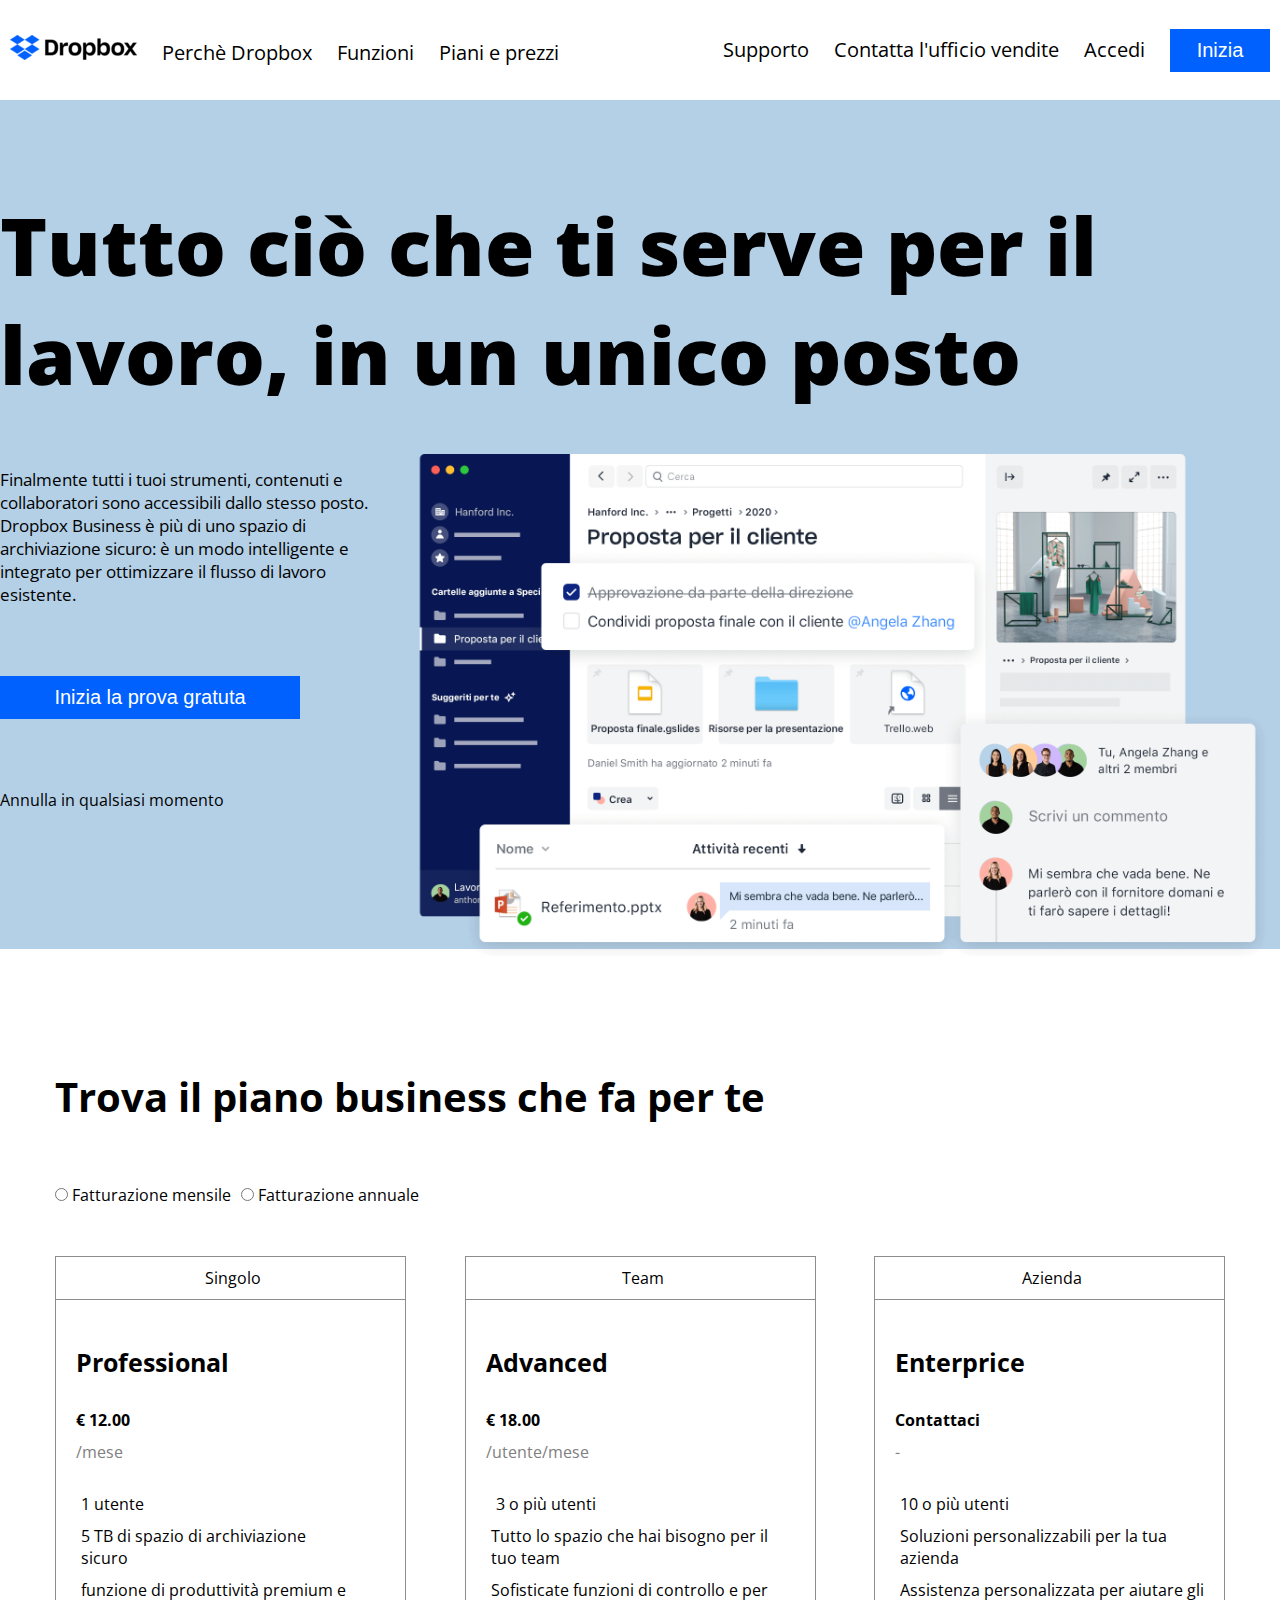
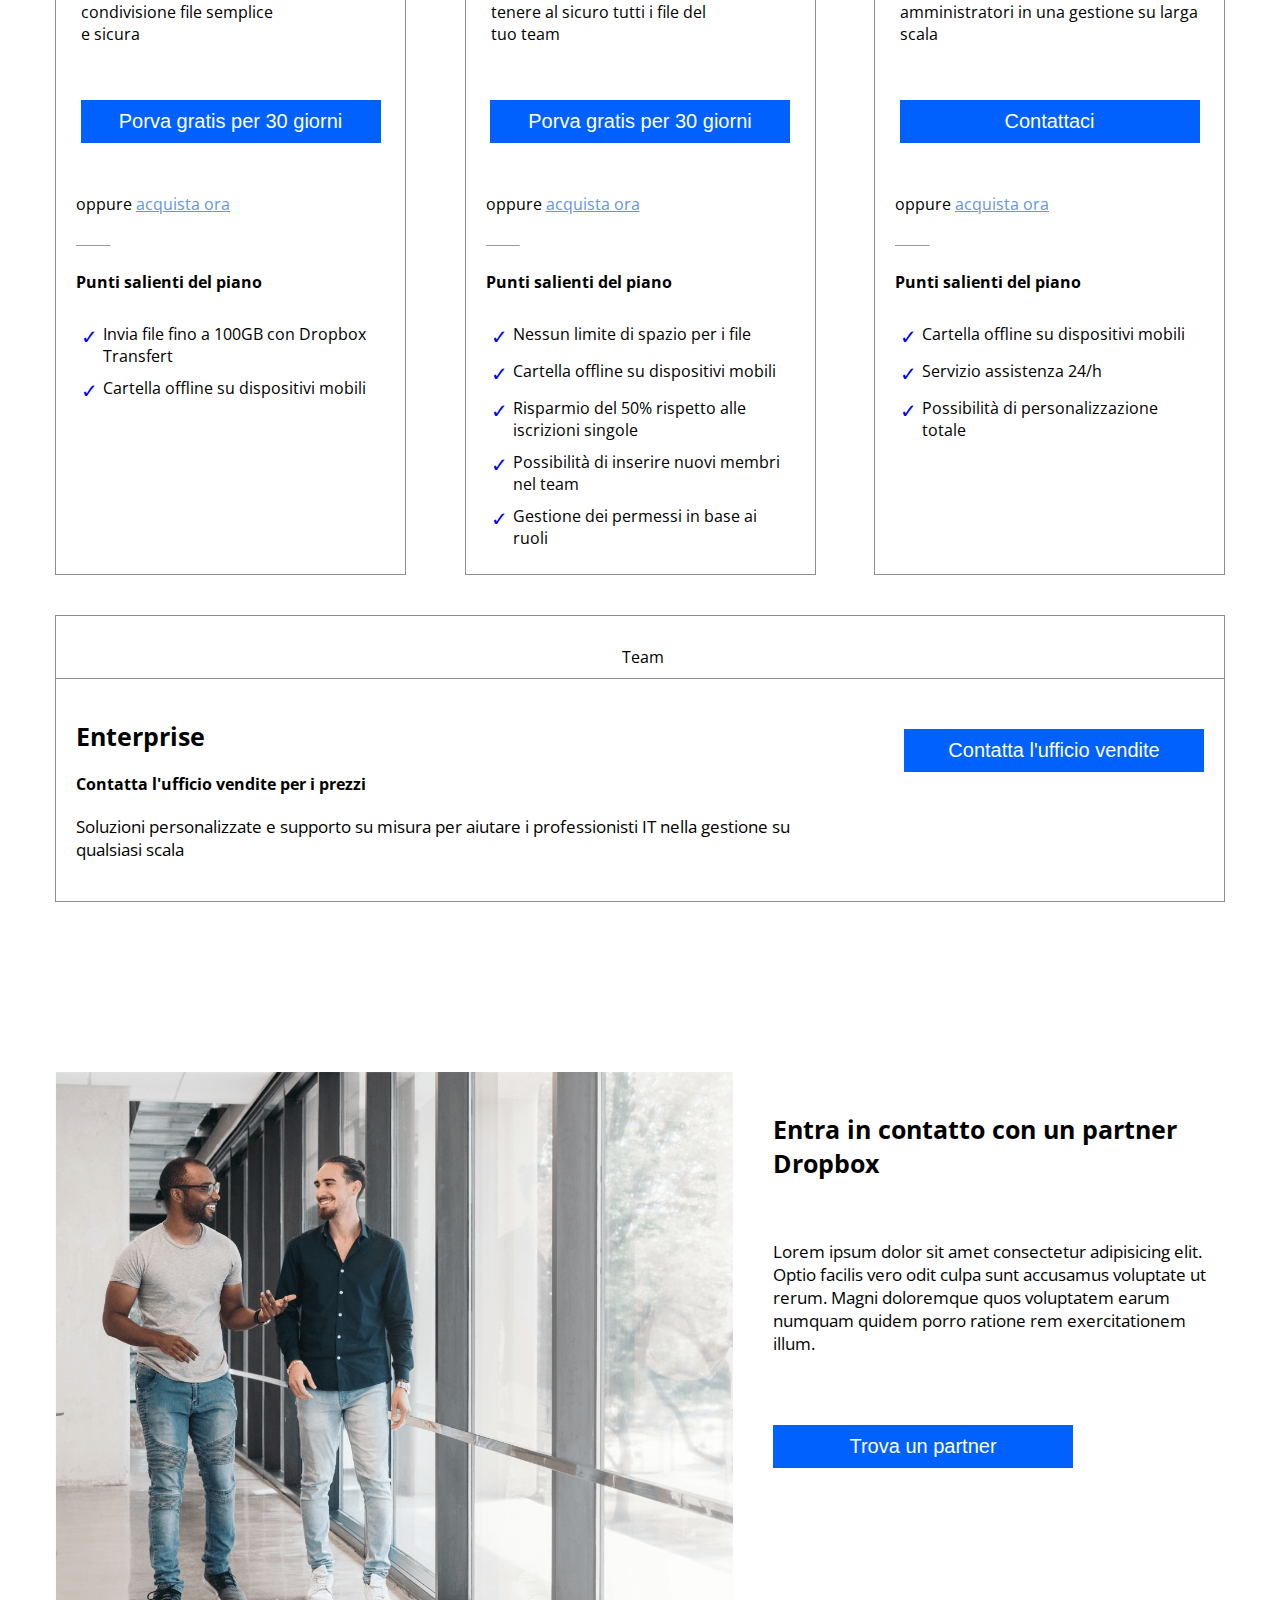
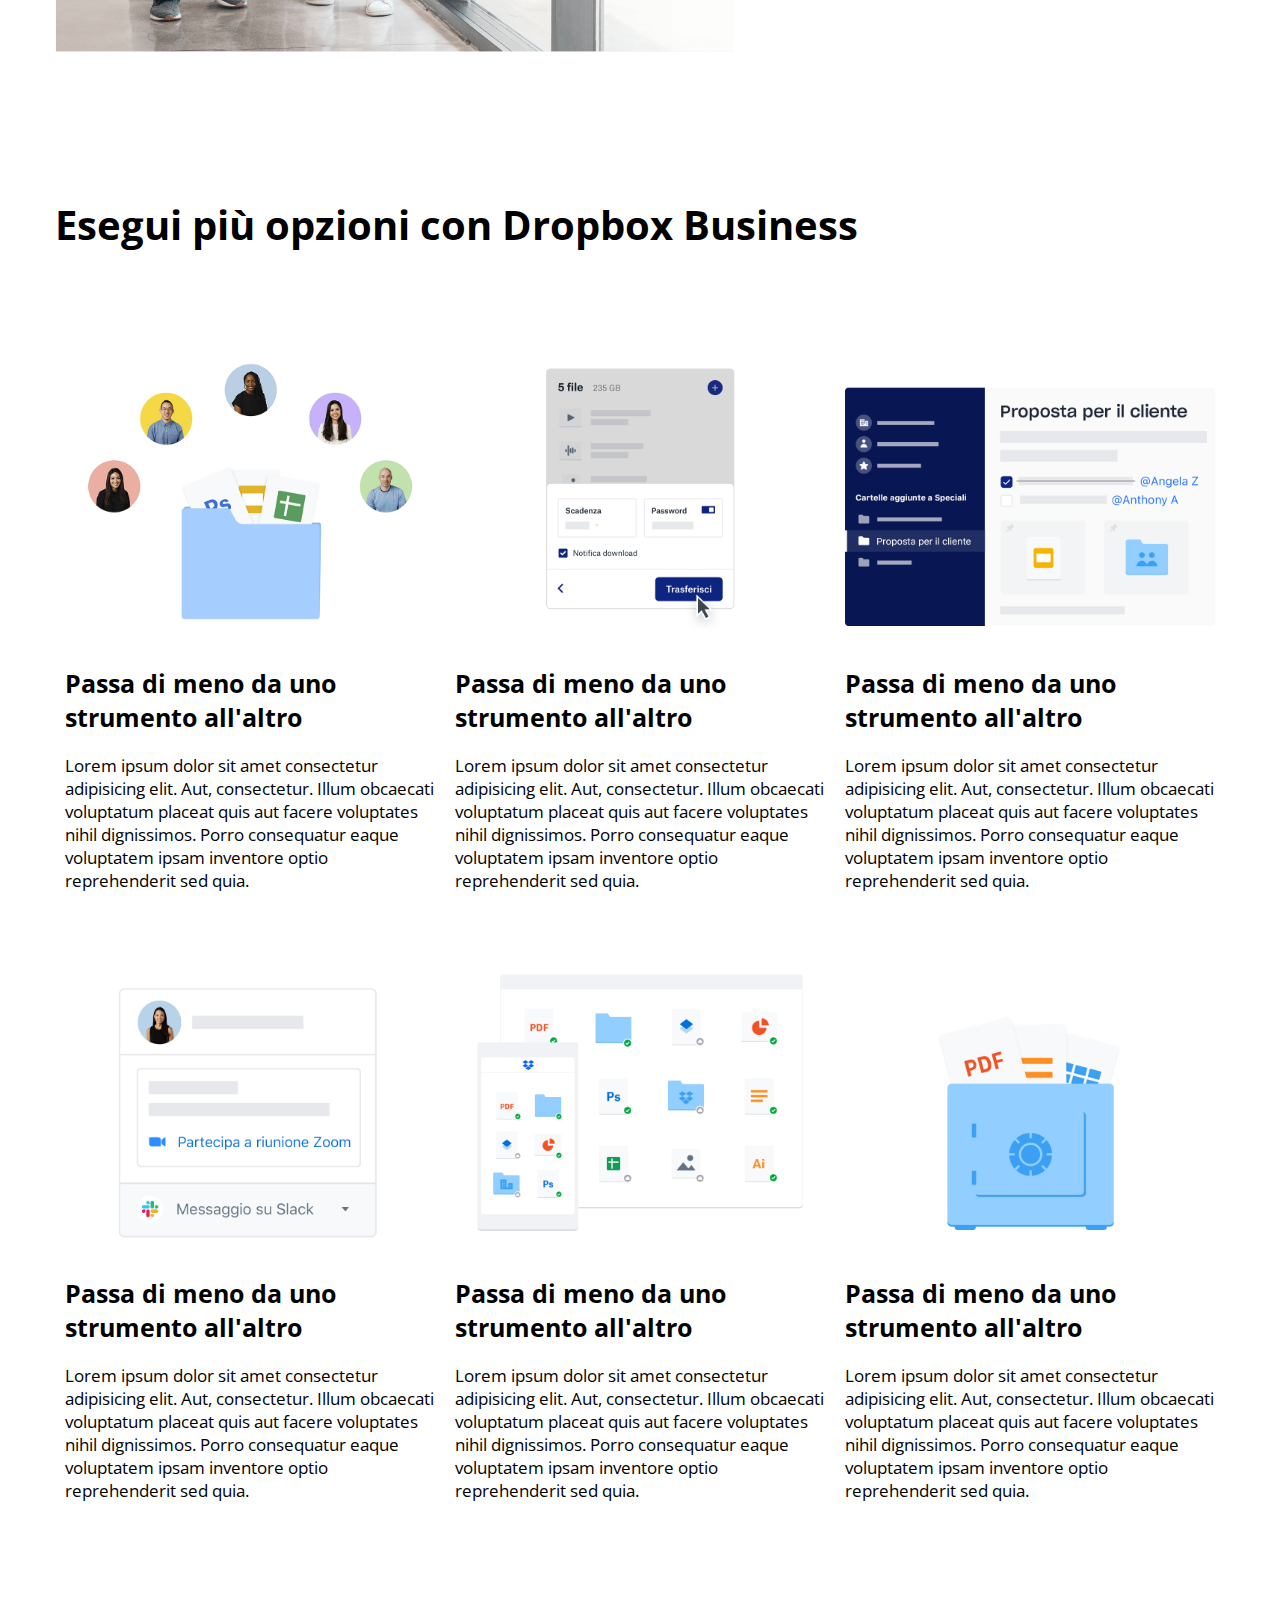
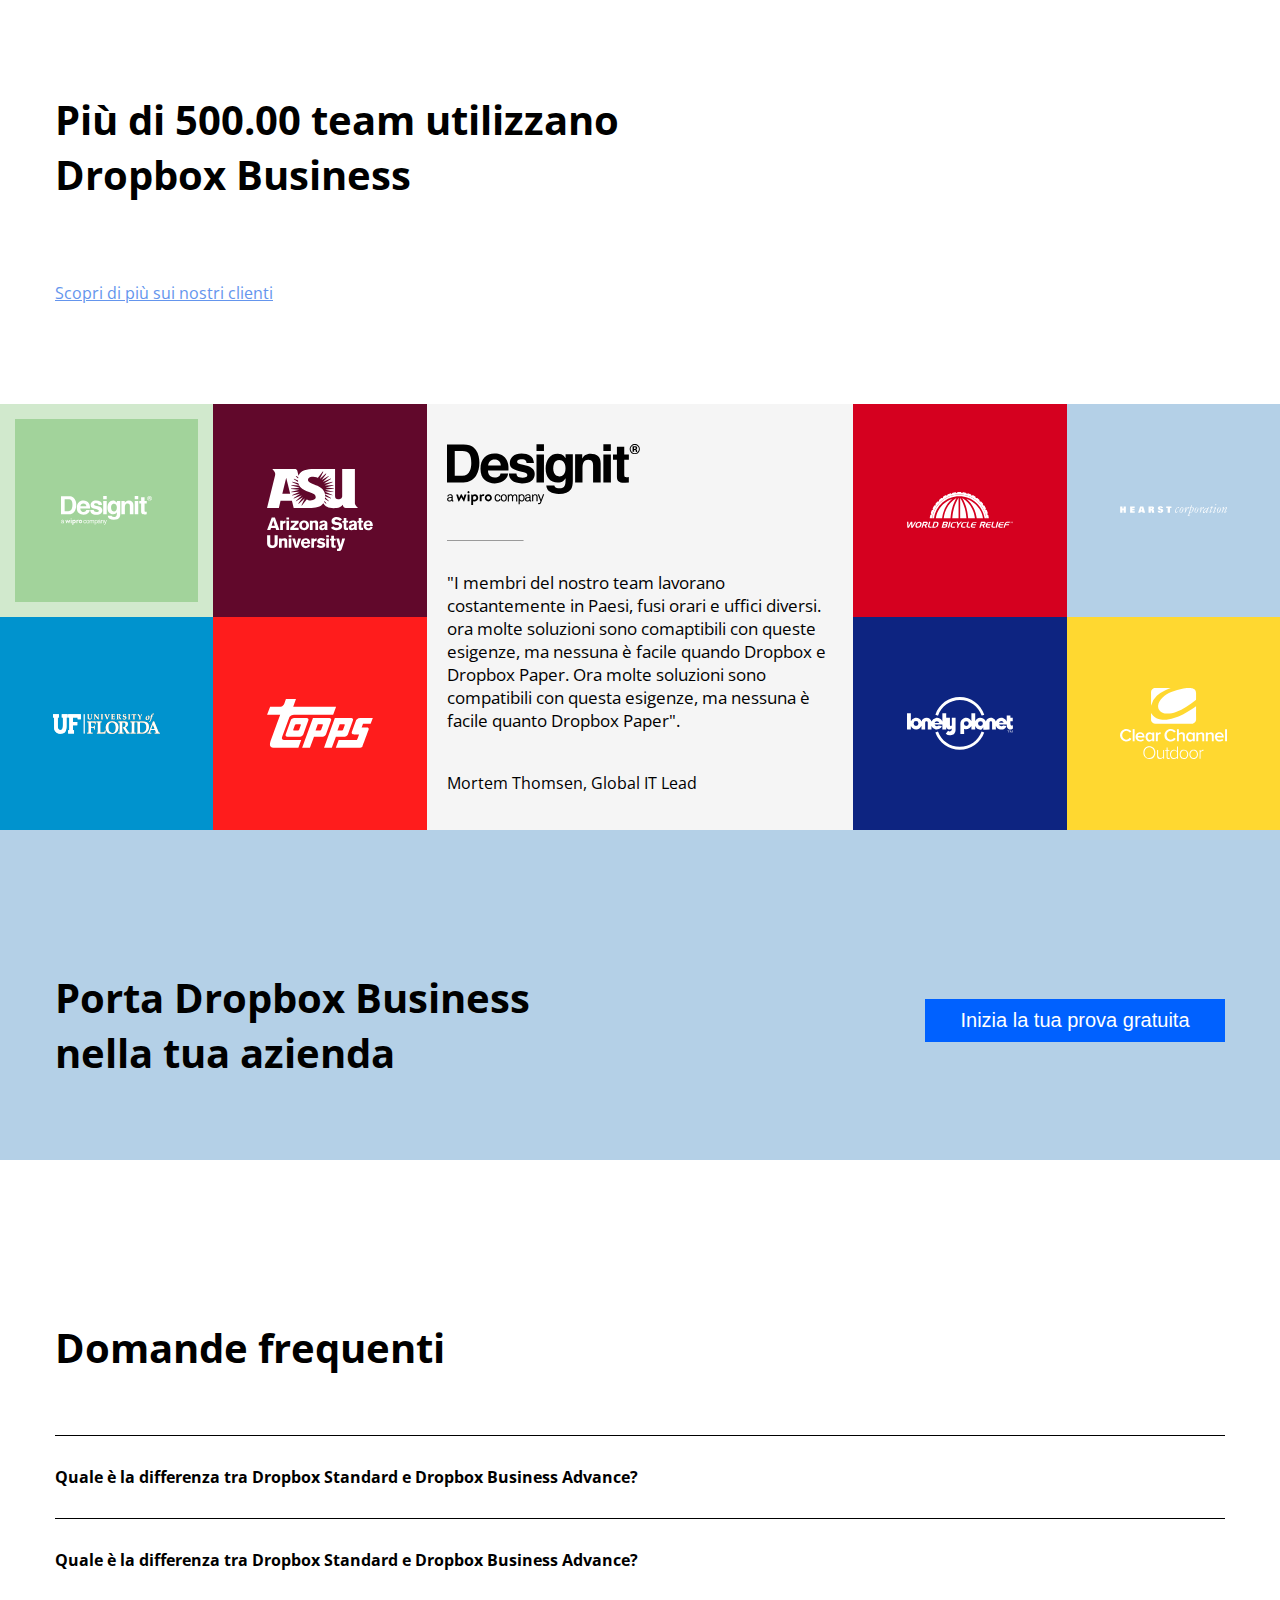
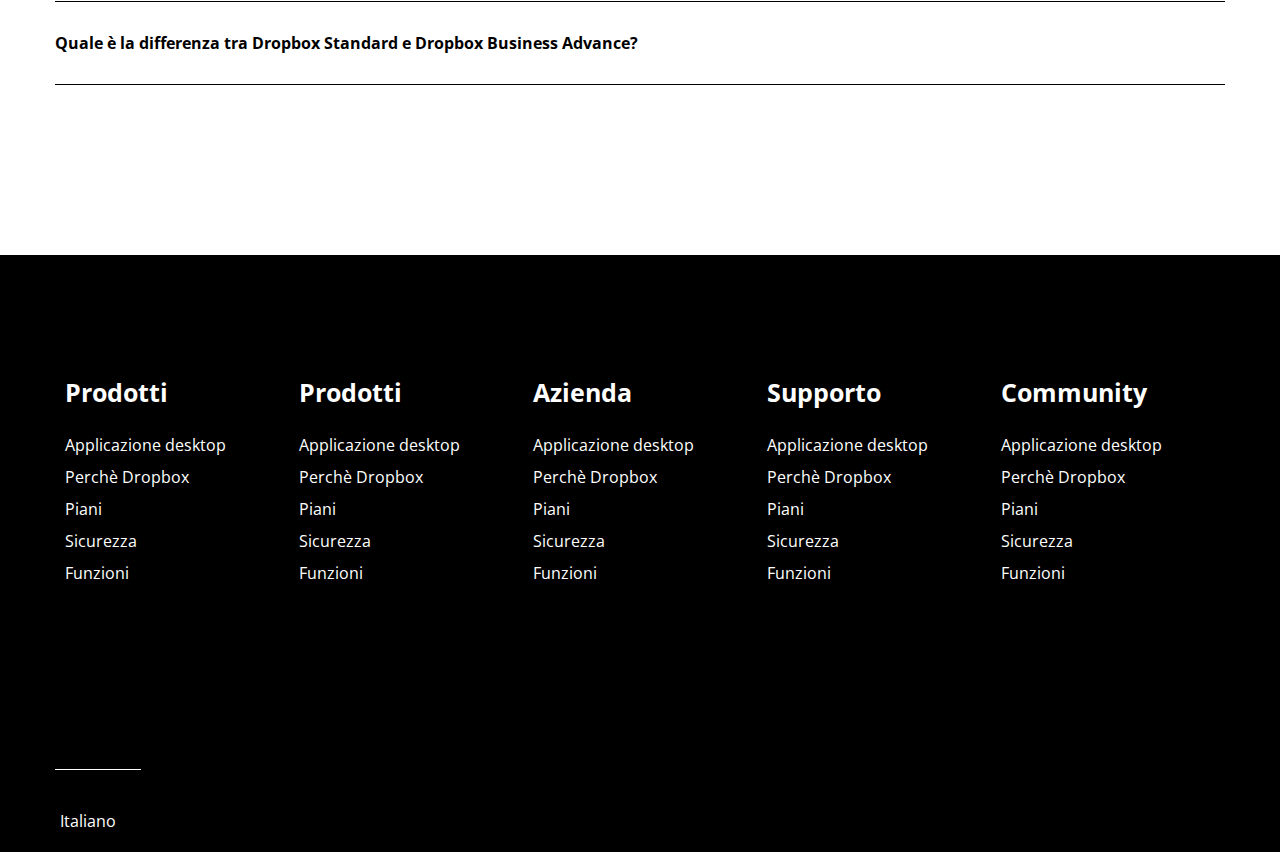
==== index.html @ c7f1baec "[STYLE] Stilizzato logo V sezion e colore square-1" ====
<!DOCTYPE html>
<html lang="en">
    <head>
        <meta charset="UTF-8">
        <meta http-equiv="X-UA-Compatible" content="IE=edge">
        <meta name="viewport" content="width=device-width, initial-scale=1.0">
        <title>Dropbox</title>
        <link rel="preconnect" href="https://fonts.googleapis.com">
        <link rel="preconnect" href="https://fonts.gstatic.com" crossorigin>
        <link href="https://fonts.googleapis.com/css2?family=Open+Sans:wght@400;700;800&display=swap" rel="stylesheet">
        <link rel="stylesheet" href="https://cdnjs.cloudflare.com/ajax/libs/font-awesome/6.4.0/css/all.min.css" integrity="sha512-iecdLmaskl7CVkqkXNQ/ZH/XLlvWZOJyj7Yy7tcenmpD1ypASozpmT/E0iPtmFIB46ZmdtAc9eNBvH0H/ZpiBw==" crossorigin="anonymous" referrerpolicy="no-referrer" />
        <link rel="stylesheet" href="./css/style.css">
    </head>
    <body>
        <!-- INIZIO HEADER -->
        <header>
            <div class="row">
                <div class="column-nav">
                    <!-- MENU DI SINISTRA -->
                    <div class="content">
                        <ul class="nav">
                            <li> <img src="./img/logo-small.png" alt="logo"></li>
                            <li> <a href="">Perchè Dropbox</a> </li>
                            <li> <a href="">Funzioni</a> </li>
                            <li> <a href="">Piani e prezzi</a> </li>
                        </ul>
                    </div>         
                    <!-- MENU DI DESTRA -->        
                    <div class="content">                       
                        <ul class="nav">
                            <li> <a href="">Supporto</a> </li>
                            <li> <a href="">Contatta l'ufficio vendite</a> </li>
                            <li> <a href="">Accedi</a> </li>
                            <li> 
                                <button class="style-button" id="nav-button">Inizia</button>
                            </li>
                        </ul>
                    </div>
                </div>
            </div>
        </header>
        <!-- FINE HEADER -->
        <!-- INIZIO MAIN -->
        <main>
            <!-- INIZIO PRIMA SEZIONE -->
            <div class="jumbotron">
                <div class="big-container">
                    <div class="row wrap">
                        <!-- INIZIO PRIMA COLONNA CON TITOLO -->
                        <div class="column-100">
                            <div class="content">
                                <h1>Tutto ciò che ti serve per il <br> lavoro, in un unico posto </h1>
                            </div>
                        </div>
                        <!-- FINE PRIMA COLONNA CON TITOLO -->
                        <div class="column-100">
                            <div class="row">
                                <div class="column-30">
                                    <div class="content">
                                        <ul class="style-ul">
                                            <li>
                                                <p>Finalmente tutti i tuoi strumenti, contenuti e collaboratori sono accessibili dallo stesso posto. Dropbox Business è più di uno spazio di archiviazione sicuro: è un modo intelligente e integrato per ottimizzare il flusso di lavoro esistente.  </p>                                               
                                            </li>
                                            <li>
                                                <div>
                                                    <button class="style-button"> Inizia la prova gratuta</button>
                                                </div>  
                                            </li>
                                            <li>
                                                <div>Annulla in qualsiasi momento</div>
                                            </li>
                                        </ul>   
                                        <div id="arrow">
                                            <i class="fa-sharp fa-solid fa-arrow-down"></i>
                                        </div>  
                                    </div>
                                </div>
                                <!-- COLONNA CON IMMAGINE SPOSTATA -->
                                <div class="column-70"> 
                                    <div class="content position-relative">
                                        <img class="img-dimension position" src="./img/jumbo.png" alt="">
                                    </div>
                                </div>
                                <!--  FINE COLONNA CON IMMAGINE SPOSTATA -->
                            </div> 
                        </div>
                    </div>
                </div>
            </div>
            <!-- FINE PRIMA SEZIONE -->
            <!-- INIZIO SECONDA SEZIONE -->
            <div class="container">
                <div class="row wrap">
                    <div class="column-100">
                        <div class="content ">
                            <h2>Trova il piano business che fa per te</h2>
                            <!-- BOTTONI RADIO -->
                            <div class=flex>
                                <div class="radio">
                                    <input type="radio" name="radio"> Fatturazione mensile
                                </div>
                                <div class="radio">
                                    <input type="radio" name="radio"> Fatturazione annuale
                                </div>
                            </div>
                            <!-- FINE BOTTONI RADIO -->
                        </div>
                    </div>
                    <div class="column-100">
                        <div class="row" id="olny-space-between">
                            <!-- PRIMA COLONNA PREZZI -->
                            <div class="column-price border">
                                <div >
                                    <div  class="user">
                                        <div> <i class="fa-solid fa-user"></i> Singolo</div>
                                    </div>
                                    <div>
                                        <ul class="price-list">
                                            <li>
                                                <h3>Professional</h3>
                                            </li>
                                            <li class="bold"> &euro; 12.00</li>
                                            <li class="grey-text">/mese</li>
                                        </ul>
                                    </div>
                                    <div>
                                        <ul class="price-list">
                                            <li> 
                                                <div><i class="fa-solid fa-user"></i></div>
                                                <div>1 utente</div> 
                                            </li>
                                            <li> 
                                                <div><i class="fa-solid fa-folder"></i></div>
                                                <div> 5 TB di spazio di archiviazione <br> sicuro</div>
                                            </li>
                                            <li> 
                                                <div><i class="fa-solid fa-share-nodes"></i></div> 
                                                <div>funzione di produttività premium e condivisione file semplice <br> e sicura</div>
                                            </li>
                                        </ul>
                                    </div>
                                    <div class="center">
                                        <button class="style-button center">Porva gratis per 30 giorni </button>
                                    </div>

                                    <div class="purchase-link">oppure <a href="">acquista ora</a> </div>
                                    <hr>
                                    <div>
                                        <ul class="price-list">
                                            <li>
                                                <h4>Punti salienti del piano</h4>
                                            </li>
                                            <li class="check">Invia file fino a 100GB con Dropbox Transfert</li>
                                            <li class="check">Cartella offline su dispositivi mobili</li>
                                        </ul>
                                    </div>    
                                </div>
                            </div> 
                            <!-- FINE PRIMA COLONNA PREZZI -->
                            <!-- SECONA COLONNA PREZZI -->
                            <div class="column-price border">
                                <div >
                                    <div  class="user">
                                        <div><i class="fa-solid fa-users"></i>Team</div>
                                    </div>
                                    <div>
                                        <ul class="price-list">
                                            <li>
                                                <h3>Advanced</h3>
                                            </li>
                                            <li class="bold"> &euro; 18.00</li>
                                            <li class="grey-text">/utente/mese</li>
                                        </ul>
                                    </div>
                                    <div>
                                        <ul class="price-list">
                                            <li> 
                                                <div><i class="fa-solid fa-user"></i></div>
                                                <div> <i class="fa-solid fa-users"></i>3 o più utenti</div> 
                                            </li>
                                            <li> 
                                                <div><i class="fa-solid fa-folder"></i></div>
                                                <div> Tutto lo spazio che hai bisogno per il tuo team</div>
                                            </li>
                                            <li> 
                                                <div><i class="fa-solid fa-share-nodes"></i></div> 
                                                <div>Sofisticate funzioni di controllo e per tenere al sicuro tutti i file del <br> tuo team</div>
                                            </li>
                                        </ul>
                                    </div>
                                    <div class="center">
                                        <button class="style-button center">Porva gratis per 30 giorni </button>
                                    </div>

                                    <div class="purchase-link">oppure <a href="">acquista ora</a> </div>
                                    <hr>
                                    <div>
                                        <ul class="price-list">
                                            <li>
                                                <h4>Punti salienti del piano</h4>
                                            </li>
                                            <li class="check">Nessun limite di spazio per i file</li>
                                            <li class="check">Cartella offline su dispositivi mobili</li>
                                            <li class="check">Risparmio del 50% rispetto alle iscrizioni singole</li>
                                            <li class="check">Possibilità di inserire nuovi membri nel team</li>
                                            <li class="check">Gestione dei permessi in base ai ruoli</li>
                                        </ul>
                                    </div>    
                                </div>
                            </div>
                            <!-- FINE SECONDA COLONNA PREZZI -->
                            <!-- TERZA COLONNA PREZZI -->
                            <div class="column-price border">
                                <div >
                                    <div  class="user">
                                        <div> <i class="fa-sharp fa-solid fa-building"></i> Azienda</div>
                                    </div>
                                    <div>
                                        <ul class="price-list">
                                            <li>
                                                <h3>Enterprice</h3>
                                            </li>
                                            <li class="bold"> Contattaci</li>
                                            <li class="grey-text">-</li>
                                        </ul>
                                    </div>
                                    <div>
                                        <ul class="price-list">
                                            <li> 
                                                <div><i class="fa-solid fa-user"></i></div>
                                                <div>10 o più utenti</div> 
                                            </li>
                                            <li> 
                                                <div><i class="fa-solid fa-folder"></i></div>
                                                <div> Soluzioni personalizzabili per la tua azienda</div>
                                            </li>
                                            <li> 
                                                <div><i class="fa-solid fa-share-nodes"></i></div> 
                                                <div>Assistenza personalizzata per aiutare gli amministratori in una gestione su larga scala</div>
                                            </li>
                                        </ul>
                                    </div>
                                    <div class="center">
                                        <button class="style-button center">Contattaci</button>
                                    </div>

                                    <div class="purchase-link">oppure <a href="">acquista ora</a> </div>
                                    <hr>
                                    <div>
                                        <ul class="price-list">
                                            <li>
                                                <h4>Punti salienti del piano</h4>
                                            </li>
                                            <li class="check">Cartella offline su dispositivi mobili</li>
                                            <li class="check">Servizio assistenza 24/h</li>
                                            <li class="check">Possibilità di personalizzazione totale</li>
                                        </ul>
                                    </div>    
                                </div>
                            </div>
                            <!-- FINE TERZA COLONNA PREZZI -->
                        </div>
                    </div>
                    <div class="column-100 border margin-bottom">
                        <div class="content ">
                            <div class="user"><i class="fa-sharp fa-solid fa-building"></i>Team</div>
                            <div class="padding position-relative">
                                <h3>Enterprise</h3>
                                <h4>Contatta l'ufficio vendite per i prezzi</h4>
                                <p>Soluzioni personalizzate e supporto su misura per aiutare i professionisti IT nella gestione su <br> qualsiasi scala</p>
                                <button class="style-button position-button">Contatta l'ufficio vendite</button>
                            </div>
                        </div>
                    </div>
                </div> 
            </div>
            <!-- FINE SECONDA SEZIONE -->
            <!-- INIZIO TERZA SEZIONE -->
            <div class="container">
                <div class="row">
                    <div class="column-60">
                       <div class="content">
                        <img class="img-dimension" src="./img/partner.png" alt="">
                       </div>
                    </div>
                    <div class="column-40">
                        <div class="content">
                            <ul class="style-ul">
                                <li>
                                    <h3>Entra in contatto con un partner Dropbox</h3>
                                </li>
                                <li>
                                    <p>Lorem ipsum dolor sit amet consectetur adipisicing elit. Optio facilis vero odit culpa sunt accusamus voluptate ut rerum. Magni doloremque quos voluptatem earum numquam quidem porro ratione rem exercitationem illum.</p>
                                </li>
                                <li>
                                    <div>
                                        <button class="style-button"> Trova un partner</button>
                                    </div>  
                                </li>
                            </ul>   
                        </div>
                    </div>
                </div>
            </div>
             <!-- FINE TERZA SEZIONE -->
             <!-- INIZIO QUARTA SEZIONE -->
            <div class="container">
                <div class="row wrap">
                    <div class="column-100">
                        <h2>Esegui più opzioni con Dropbox Business</h2>
                    </div>
                    <div class="column-100">
                        <div class="row wrap">
                            <div class="column-33">
                                <div class="content">
                                    <img class="img-dimension" src="./img/business-feature-switching-tools.png" alt="">
                                    <h3>Passa di meno da uno strumento all'altro</h3>
                                    <p>Lorem ipsum dolor sit amet consectetur adipisicing elit. Aut, consectetur. Illum obcaecati voluptatum placeat quis aut facere voluptates nihil dignissimos. Porro consequatur eaque voluptatem ipsam inventore optio reprehenderit sed quia.</p>
                                </div>
                            </div>
                            <div class="column-33">
                                <div class="content">
                                    <img class="img-dimension" src="./img/business-feature-send-files-it.png" alt="">
                                    <h3>Passa di meno da uno strumento all'altro</h3>
                                    <p>Lorem ipsum dolor sit amet consectetur adipisicing elit. Aut, consectetur. Illum obcaecati voluptatum placeat quis aut facere voluptates nihil dignissimos. Porro consequatur eaque voluptatem ipsam inventore optio reprehenderit sed quia.</p>
                                </div>
                            </div>
                            <div class="column-33">
                                <div class="content">
                                    <img class="img-dimension" src="./img/business-feature-coordinate-it.png" alt="">
                                    <h3>Passa di meno da uno strumento all'altro</h3>
                                    <p>Lorem ipsum dolor sit amet consectetur adipisicing elit. Aut, consectetur. Illum obcaecati voluptatum placeat quis aut facere voluptates nihil dignissimos. Porro consequatur eaque voluptatem ipsam inventore optio reprehenderit sed quia.</p>
                                </div>
                            </div>
                            <div class="column-33">
                                <div class="content">
                                    <img class="img-dimension" src="./img/business-feature-integrations-it.png" alt="">
                                    <h3>Passa di meno da uno strumento all'altro</h3>
                                    <p>Lorem ipsum dolor sit amet consectetur adipisicing elit. Aut, consectetur. Illum obcaecati voluptatum placeat quis aut facere voluptates nihil dignissimos. Porro consequatur eaque voluptatem ipsam inventore optio reprehenderit sed quia.</p>
                                </div>
                            </div>
                            <div class="column-33">
                                <div class="content">
                                    <img class="img-dimension" src="./img/business-feature-multi-device.png" alt="">
                                    <h3>Passa di meno da uno strumento all'altro</h3>
                                    <p>Lorem ipsum dolor sit amet consectetur adipisicing elit. Aut, consectetur. Illum obcaecati voluptatum placeat quis aut facere voluptates nihil dignissimos. Porro consequatur eaque voluptatem ipsam inventore optio reprehenderit sed quia.</p>
                                </div>
                            </div>
                            <div class="column-33">
                                <div class="content">
                                    <img class="img-dimension" src="./img/business-feature-security.png" alt="">
                                    <h3>Passa di meno da uno strumento all'altro</h3>
                                    <p>Lorem ipsum dolor sit amet consectetur adipisicing elit. Aut, consectetur. Illum obcaecati voluptatum placeat quis aut facere voluptates nihil dignissimos. Porro consequatur eaque voluptatem ipsam inventore optio reprehenderit sed quia.</p>
                                </div>
                            </div>
                        </div>
                    </div>
                </div>
            </div>
            <!-- FINE QUARTA SEZIONE -->
            <!-- INIZIO QUINTA SEZIONE -->
            <div class="container">
                <div class="row">
                    <div class="column-100 margin-bottom" >
                        <div class="content">
                            <h2>Più di 500.00 team utilizzano <br> Dropbox Business</h2>
                        </div>
                        <div>
                            <a href="">Scopri di più sui nostri clienti</a>
                        </div>
                    </div>
                </div>
            </div>
            <div class="jumbotron">
                <div class="row wrap">
                    <div class="column-100">
                        <div class="row">
                            <div class="column-logo">
                                <div class="row wrap">
                                    <div class="column-50 flex-center" id="square-1">   
                                      <img class="img-dimension-fix" src="./img/designit.svg" alt="">   
                                    </div>
                                    <div class="column-50 flex-center" id="square-2">   
                                        <img class="img-dimension-fix" src="./img/arizona_state_university.svg" alt="">   
                                      </div>
                                    <div class="column-50 flex-center" id="square-3">   
                                        <img class="img-dimension-fix" src="./img/university_of_florida.svg" alt="">   
                                    </div>
                                    <div class="column-50 flex-center" id="square-4">   
                                        <img class="img-dimension-fix" src="./img/topps.svg" alt="">   
                                    </div>
                                </div>
                            </div>
                            <div class="column-logo">
                                <div class="content padding">
                                    <img id="logo-dimension" src="./img/designit.svg" alt="">
                                    <hr id="hr-logo-svg" >
                                    <p>"I membri del nostro team lavorano costantemente in Paesi, fusi orari e uffici diversi. ora molte soluzioni sono comaptibili con queste esigenze, ma nessuna è facile quando Dropbox e Dropbox Paper. Ora molte soluzioni sono compatibili con questa esigenze, ma nessuna è facile quanto Dropbox Paper".</p>
                                    <div class="margin-bottom">Mortem Thomsen, Global IT Lead </div>
                                </div>
                            </div>
                            <div class="column-logo">
                                <div class="row wrap">
                                    <div class="column-50 flex-center" id="square-5">   
                                        <img class="img-dimension-fix" src="./img/world_bicycle_relief.svg" alt="">   
                                      </div>
                                      <div class="column-50 flex-center" id="square-6">   
                                          <img class="img-dimension-fix" src="./img/hearst_corp.svg" alt="">   
                                        </div>
                                      <div class="column-50 flex-center" id="square-7">   
                                          <img class="img-dimension-fix" src="./img/lonely_planet.svg" alt="">   
                                      </div>
                                      <div class="column-50 flex-center" id="square-8">   
                                          <img class="img-dimension-fix" src="./img/clear_channel.svg" alt="">   
                                      </div>
                                </div>
                            </div>
                        </div>
                    </div>
                </div>
                <div class="container">
                    <div class="row">
                        <div class="column-100">
                           <div class="content flex-space-between">
                            <h2>Porta Dropbox Business <br> nella tua azienda</h2>
                            <button class="style-button"> Inizia la tua prova gratuita </button>
                           </div>
                        </div>
                    </div>
                </div>
            </div>
            <!-- FINE QUINTA SEZIONE -->
            <!-- INIZIO SESTA SEZIONE -->
            <div class="container">
                <div class="row">
                    <div class="column-100 margin-bottom">
                        <div class="content">
                            <h2 id="faq">Domande frequenti</h2>
                            <div class="accordion flex-space-between">
                                <div > Quale è la differenza tra Dropbox Standard e Dropbox Business Advance?</div>
                                <div class="angle_down"><i class="fa-solid fa-angle-down"></i></div>
                            </div>
                            <div class="accordion flex-space-between">
                                <div > Quale è la differenza tra Dropbox Standard e Dropbox Business Advance?</div>
                                <div class="angle_down"><i class="fa-solid fa-angle-down"></i></div>
                            </div>
                            <div class="accordion flex-space-between">
                                <div > Quale è la differenza tra Dropbox Standard e Dropbox Business Advance?</div>
                                <div class="angle_down"><i class="fa-solid fa-angle-down"></i></div>
                            </div>
                        </div>
                    </div>
                </div>
            </div>
             <!-- FINE SESTA SEZIONE -->                
        </main>
        <!-- FINE MAIN -->
        <!-- INIZIO FOOTER -->
        <footer>
            <div class="container">
                <div class="row wrap">
                    <div class="column-100 margin-bottom">
                        <div class="row">
                            <div class="column-20">
                                <div class="content">
                                    <h3>Prodotti</h3>
                                    <ul class="footer-list">
                                        <li><a href="">Applicazione desktop</a></li>
                                        <li><a href="">Perchè Dropbox</a></li>
                                        <li><a href="">Piani</a></li>
                                        <li><a href="">Sicurezza</a></li>
                                        <li><a href="">Funzioni</a></li>
                                    </ul>
                                </div>
                            </div>
                            <div class="column-20">
                                <div class="content">
                                    <h3>Prodotti</h3>
                                    <ul class="footer-list">
                                        <li><a href="">Applicazione desktop</a></li>
                                        <li><a href="">Perchè Dropbox</a></li>
                                        <li><a href="">Piani</a></li>
                                        <li><a href="">Sicurezza</a></li>
                                        <li><a href="">Funzioni</a></li>
                                    </ul>
                                </div>
                            </div>
                            <div class="column-20">
                                <div class="content">
                                    <h3>Azienda</h3>
                                    <ul class="footer-list">
                                        <li><a href="">Applicazione desktop</a></li>
                                        <li><a href="">Perchè Dropbox</a></li>
                                        <li><a href="">Piani</a></li>
                                        <li><a href="">Sicurezza</a></li>
                                        <li><a href="">Funzioni</a></li>
                                    </ul>
                                </div>
                            </div>
                            <div class="column-20">
                                <div class="content">
                                    <h3>Supporto</h3>
                                    <ul class="footer-list">
                                        <li><a href="">Applicazione desktop</a></li>
                                        <li><a href="">Perchè Dropbox</a></li>
                                        <li><a href="">Piani</a></li>
                                        <li><a href="">Sicurezza</a></li>
                                        <li><a href="">Funzioni</a></li>
                                    </ul>
                                </div>
                            </div>
                            <div class="column-20">
                                <div class="content">
                                    <h3>Community</h3>
                                    <ul class="footer-list">
                                        <li><a href="">Applicazione desktop</a></li>
                                        <li><a href="">Perchè Dropbox</a></li>
                                        <li><a href="">Piani</a></li>
                                        <li><a href="">Sicurezza</a></li>
                                        <li><a href="">Funzioni</a></li>
                                    </ul>
                                </div>
                            </div>
                        </div>
                    </div>
                    <div class="column-100">
                        <div class="content">
                            <div id="language"> <i class="fa-solid fa-earth-europe"></i> Italiano <i class="fa-solid fa-caret-up"></i></div> 
                        </div>
                    </div>
                </div>
                
            </div>
        </footer>
        <!-- FINE FOOTER -->
    
    </body>
</html>
---- css/style.css ----
*{
    margin:0;
    padding:0;
    box-sizing: border-box;
}

body{
    font-family: 'Open Sans', sans-serif;
}
li{
    display: flex;
}
/*  CLASSI UTILITIES */
.style-button{
    font-size: 20px;
    padding: 10px 15px;
    margin: 30px 0;
    background-color: rgba(0,97,255,255);
    color: white;
    border: none;
    width: 300px;
}

.flex{
    display: flex;
}
    
ul{
    list-style-type: none;
}

header a {
    text-decoration: none;
    color: black;
}

p{
    font-size: 17px;
    
}
.column-70{
    width: 70%; 
}

.column-30{
    width: 30%;  
}

.column-100{    
    width: 100%;
  
}
.content{
   margin: 20px 0;
}

.style-ul > li{
    padding: 20px 0;

}
.wrap{
    flex-wrap: wrap;
}


.border{
    border: 1px solid rgb(142, 140, 140);
}
.padding{
    padding: 20px;
}

.margin-bottom{
    margin-bottom:100px;
    margin-top: 40px;

}
/* FINE CLASSI UTILITIES */
/* INIZIO CLASSI HEADER */
header{
    height: 100px;  
}

.row{
    height: 100%;
    display: flex; 
}

.column-nav{
    height: 100%;
    width: 100%;
    display: flex;
    justify-content: space-between;
    align-items: center; 
}

.nav{
    font-size: 20px;
}

.nav > li{
    display: inline-block;
    margin:0 10px;
}

#logo{
    display: inline-block;
    padding-top: 10px;
}

ul{
    list-style: none;
}
.check::before{
    content: '✓';
    padding: 0 5px;
    font-size: 20px;
    color:blue
}

#nav-button{
    width: 100px;
}
/* FINE CLASSI HEADER */

/* INIZIO CLASSI MAIN */
main a{
    color: cornflowerblue;
}
/* CLASSI PRIMA SEZIONE */
.jumbotron{
    background-color: rgba(180,208,231,255);
}

.big-container{
    max-width: 1400px;
    margin:0 auto;  
}

h2{
    font-size: 40px;
    padding-top: 30px;
    margin-top: 40px;
    padding-bottom: 60px;
}
#arrow{
    font-size: 50px;
    margin-top: 30px;
}

.position-relative{
    position:relative
}

.position{
    position: absolute;
    left: 0;
    top:5px
}

h1{
    margin-top:90px;
    font-weight: 800;
    font-size: 80px;
}

.img-dimension{
    width: 100%;
}
/* FINE CLASSI PRIMA SEZIONE */
/* INZIO CLASSI SECONDA SEZIONE */
.container{
    margin: 0 auto;
    max-width: 1170px;
    margin-top: 50px;
}

.radio{
    padding-right: 10px;
    padding-bottom: 30px;
    
}

.column-price {    
    width: 30%; 
}

#olny-space-between{
    display: flex;
    justify-content: space-between;
}
.column-33{
    margin: 10px;
    width: calc(100%/3 - 20px)
}

.user{
    text-align: center;
    border-bottom: 1px solid rgb(142, 140, 140); 
    padding:10px 
}

.fa-solid{
    padding-right: 5px;
}
.price-list{
    margin:20px 20px
}

.price-list > li{
    padding: 5px 0;
}

.purchase-link{
    padding: 20px;
}

.center{
    text-align: center;
}

hr{
    width: 10%;
    margin-left: 20px;
    margin-top: 10px;
    border-bottom: 0;
}

.grey-text{
    color: grey;
}
.bold{
    font-weight: 700;
}
/* FINE CLASSI SECONDA SEZIONE */
.position-button{
    position: absolute;
    right: 20px;
    top: 20px;
}

h3 {
    font-size: 25px;
    padding: 20px 0;
}

h4{
    padding-bottom: 20px;
    
}

/* li div{
    display: inline-block;
    
} */
/* INIZIO CLASSI TERZA SEZIONE */



/* FINE CLASSI TERZA SEZIONE */
.column-60{
    width: 60%;
    margin-right: 40px;
    
}

.column-40{
    width: 40%; 
    
}
/* INIZIO CLASSI QUARTA SEZIONE */
/* FINE CLASSI QUARTA SEZIONE */
/* INZIO CLASSI QUINTA SEZIONE */
.position-center{
    position: absolute;
    top: 50%;
    left: 50%;
    transform: translate(-50%, -50%);
    
}

.img-dimension-fix{
    width: 50%;
    /* height: 50%; */
    filter: invert(100%);

}
.column-50{
    width: calc(100%/2);
    height: calc(100%/2);
}

.flex-center{
   display: flex;
   justify-content: center;
   align-items: center;
    
}

.column-logo{
    width: calc(100%/3);
   height: calc(100vw/3);
   background-color:rgba(245,245,245,255) ;
}


.flex-space-around{
    display: flex;
    justify-content: space-around;
    align-items: center;
}
    
.column-20{
  
    width: 20%;
    margin: 40px 10px;
}

#hr-logo-svg{
    margin: 30px 0;
    width: 20%;
    border-bottom: 0;
    color: gray;

}

#logo-dimension{
    width: 50%;
}
/* FINE CLASSI QUINTA SEZIONE */
.flex-space-between{
    display: flex;
    justify-content: space-between;
    align-items: center;
}

.flex-center{
    display: flex;
    justify-content: center;
    align-items: center;
}
    

#faq{
    border-bottom: 1px solid black;
}

.accordion{
    border-bottom: 1px solid black;
    padding: 30px 0;
    font-weight: 700;
}

.angle_down{
    padding:0 40px;
}

#square-1{
    background-color: rgba(162,211,155,255) ;
    border: 15px solid rgba(209,233,205,255);
}

#square-2{
    background-color:rgba(97,8,43,255) ;
}

#square-3{
    background-color:rgba(0,147,206,255) ;
}

#square-4{
    background-color:rgba(255,28,28,255) ;
}
#square-5{
    background-color:rgba(213,0,31,255) ;
}
#square-6{
    background-color:rgba(180,208,231,255) ;
}
#square-7{
    background-color:rgba(13,36,129,255) ;
}#square-8{
    background-color:rgba(255,216,48,255) ;
}


/* FINE CLASSI MAIN */
/* CLASSI FOOTER */
footer{
    background-color: black;
    color: white;
}
footer a {
    text-decoration: none;
    color: white;
}

.footer-list li{
    padding: 5px 0;

}


#language{
    display: inline-block;
    border-top: 1px solid white;
    padding-top: 40px;
    padding-right: 20px;

   
}
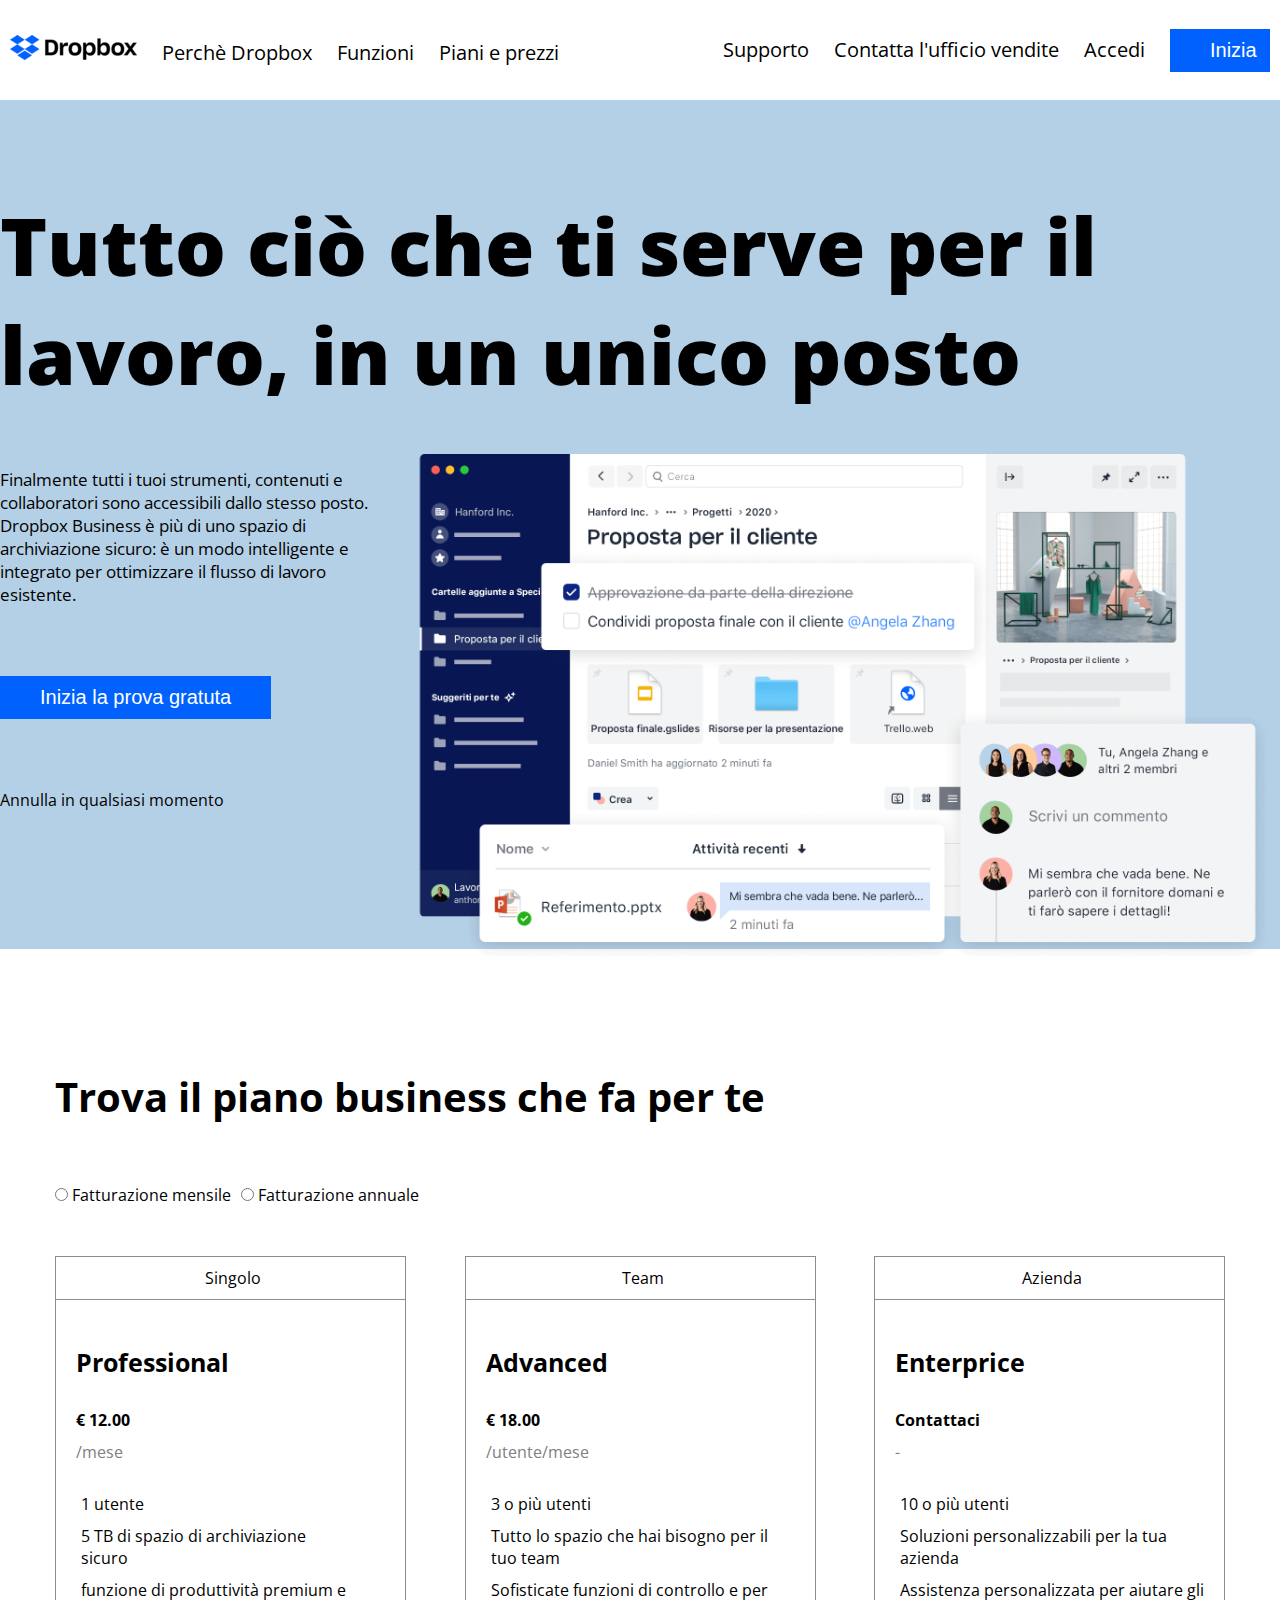
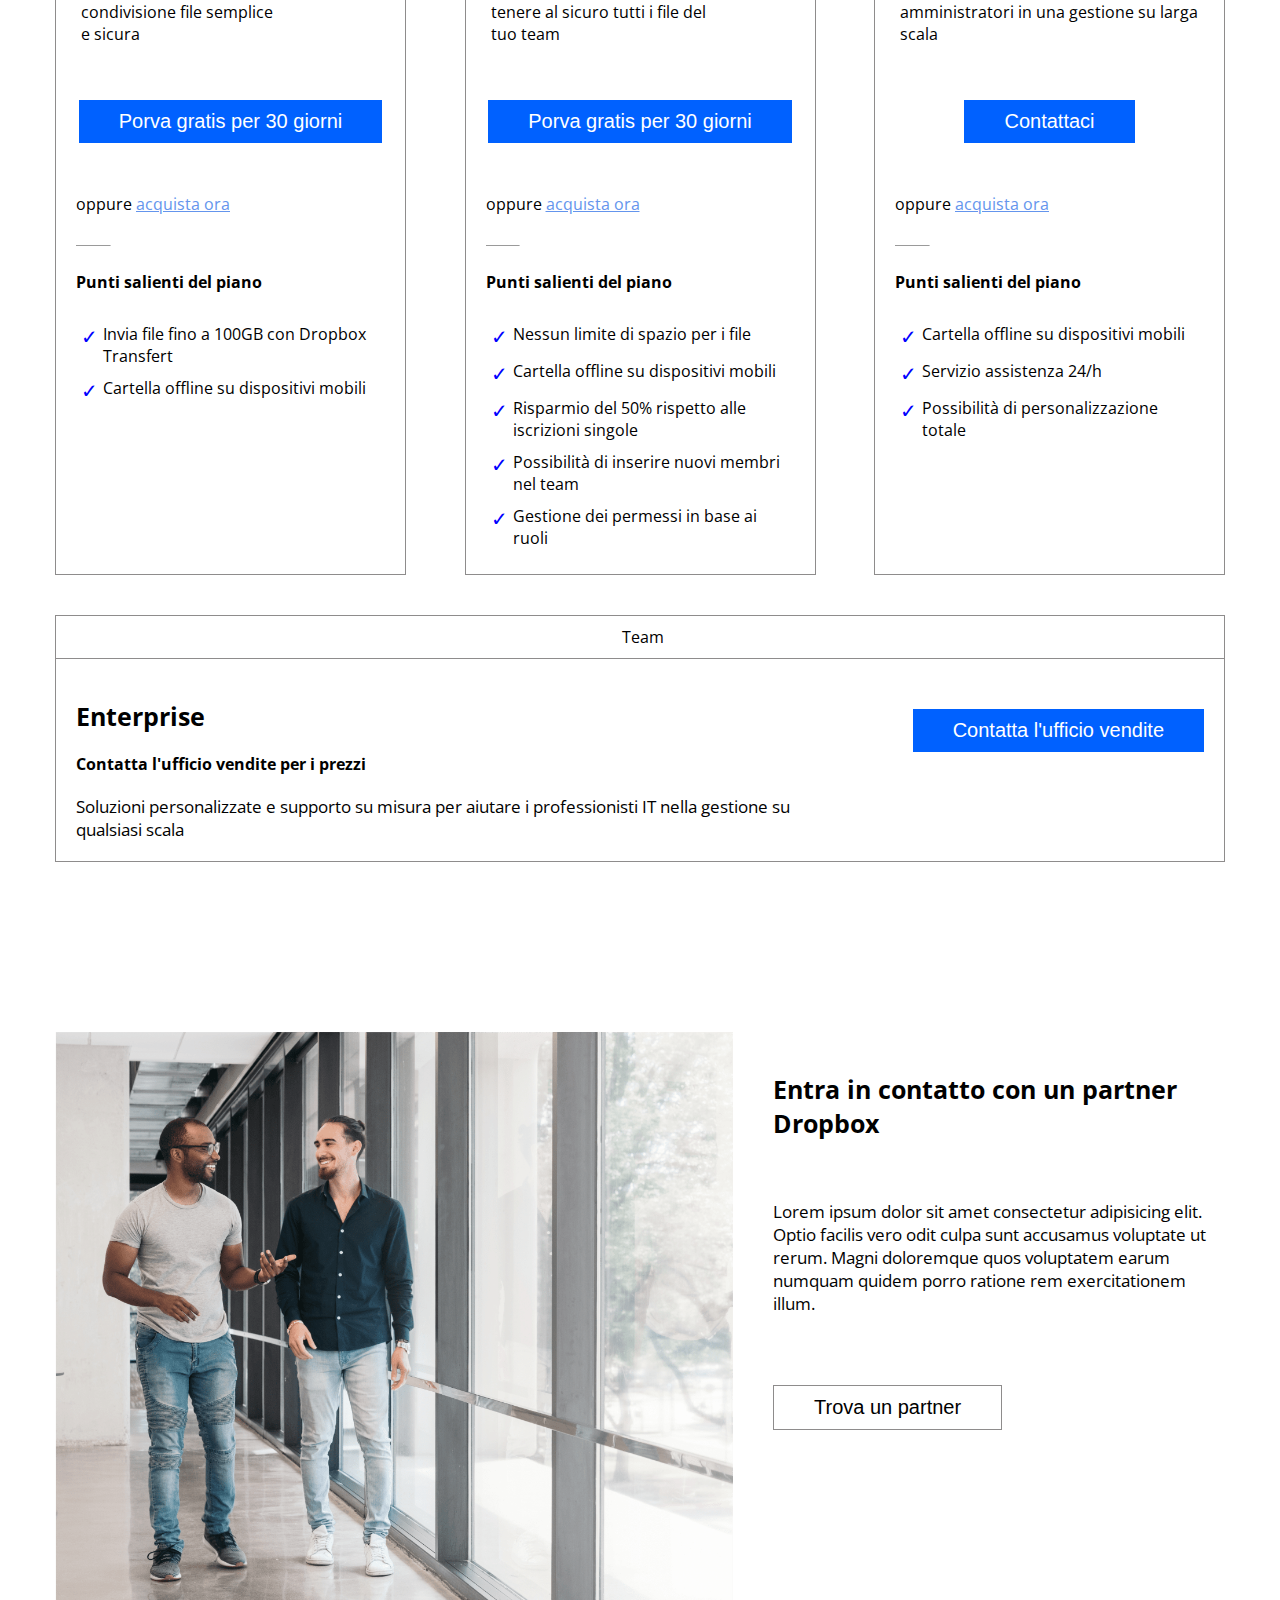
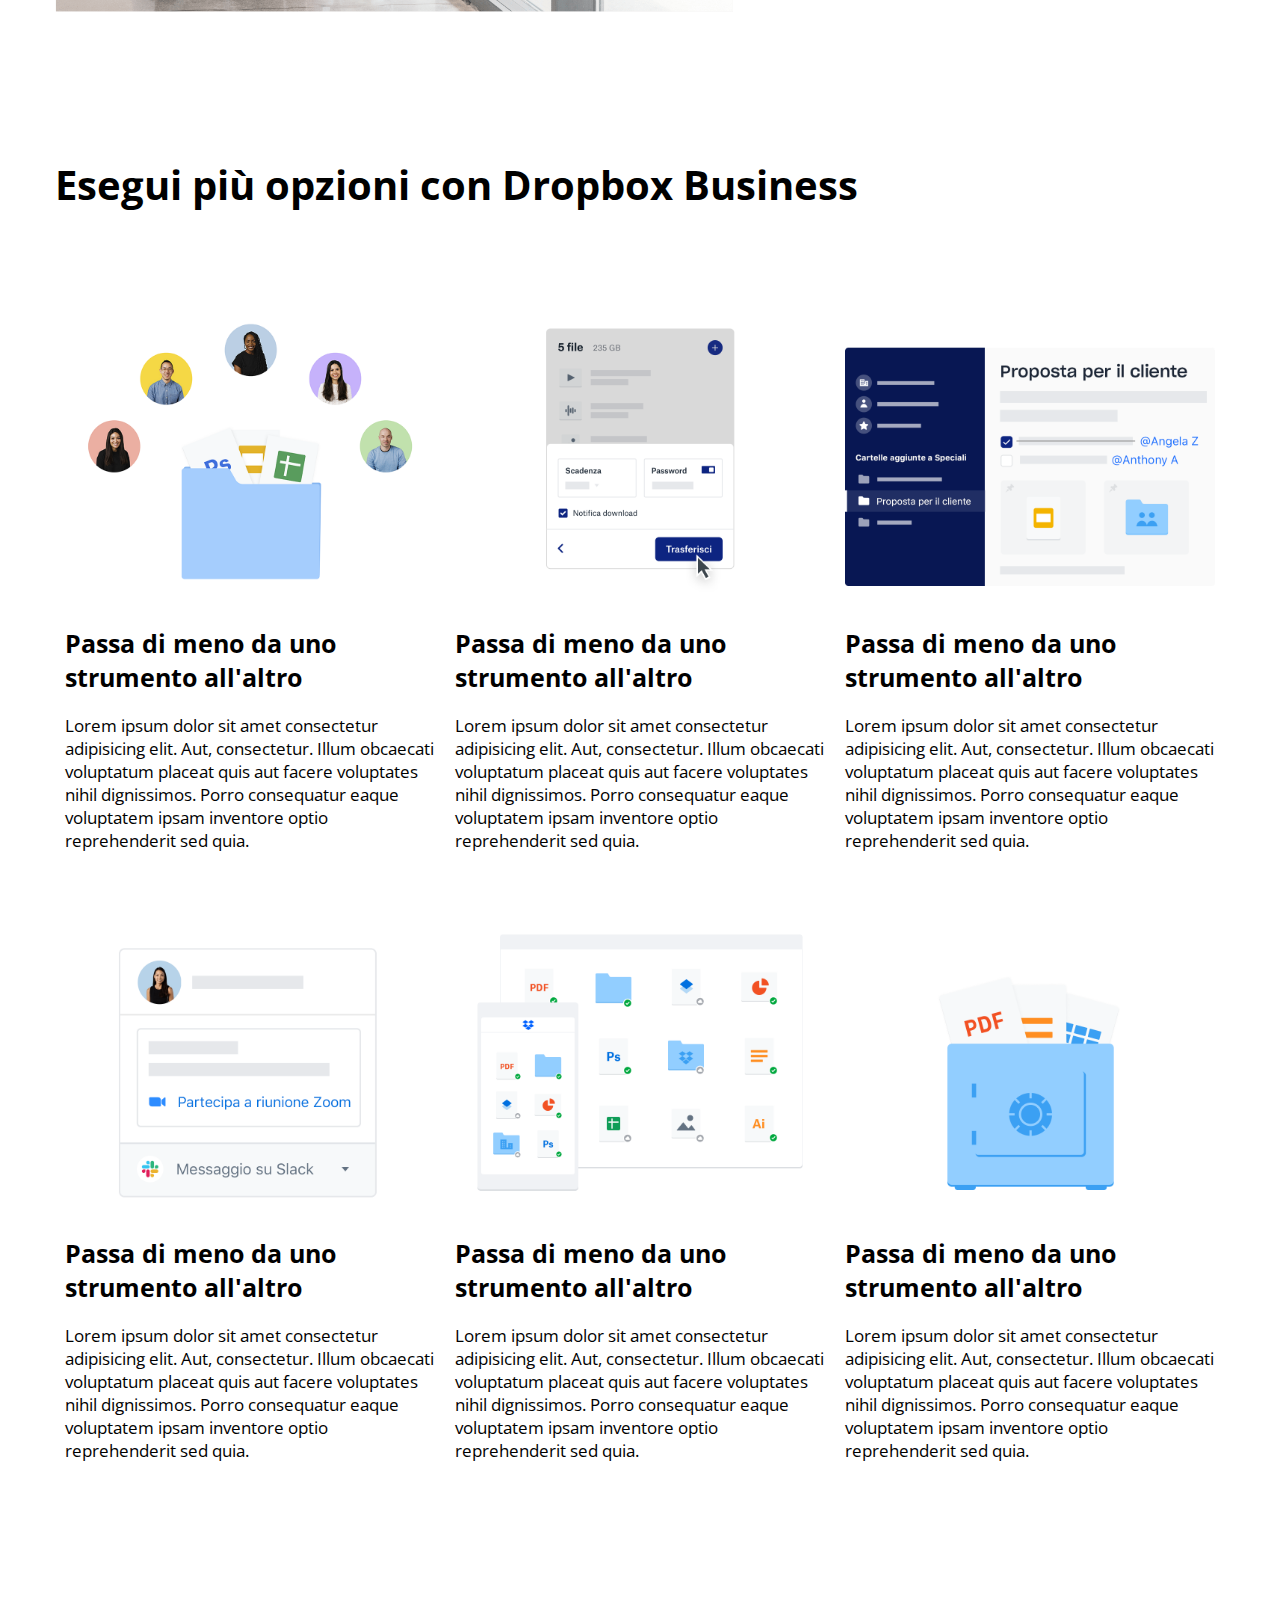
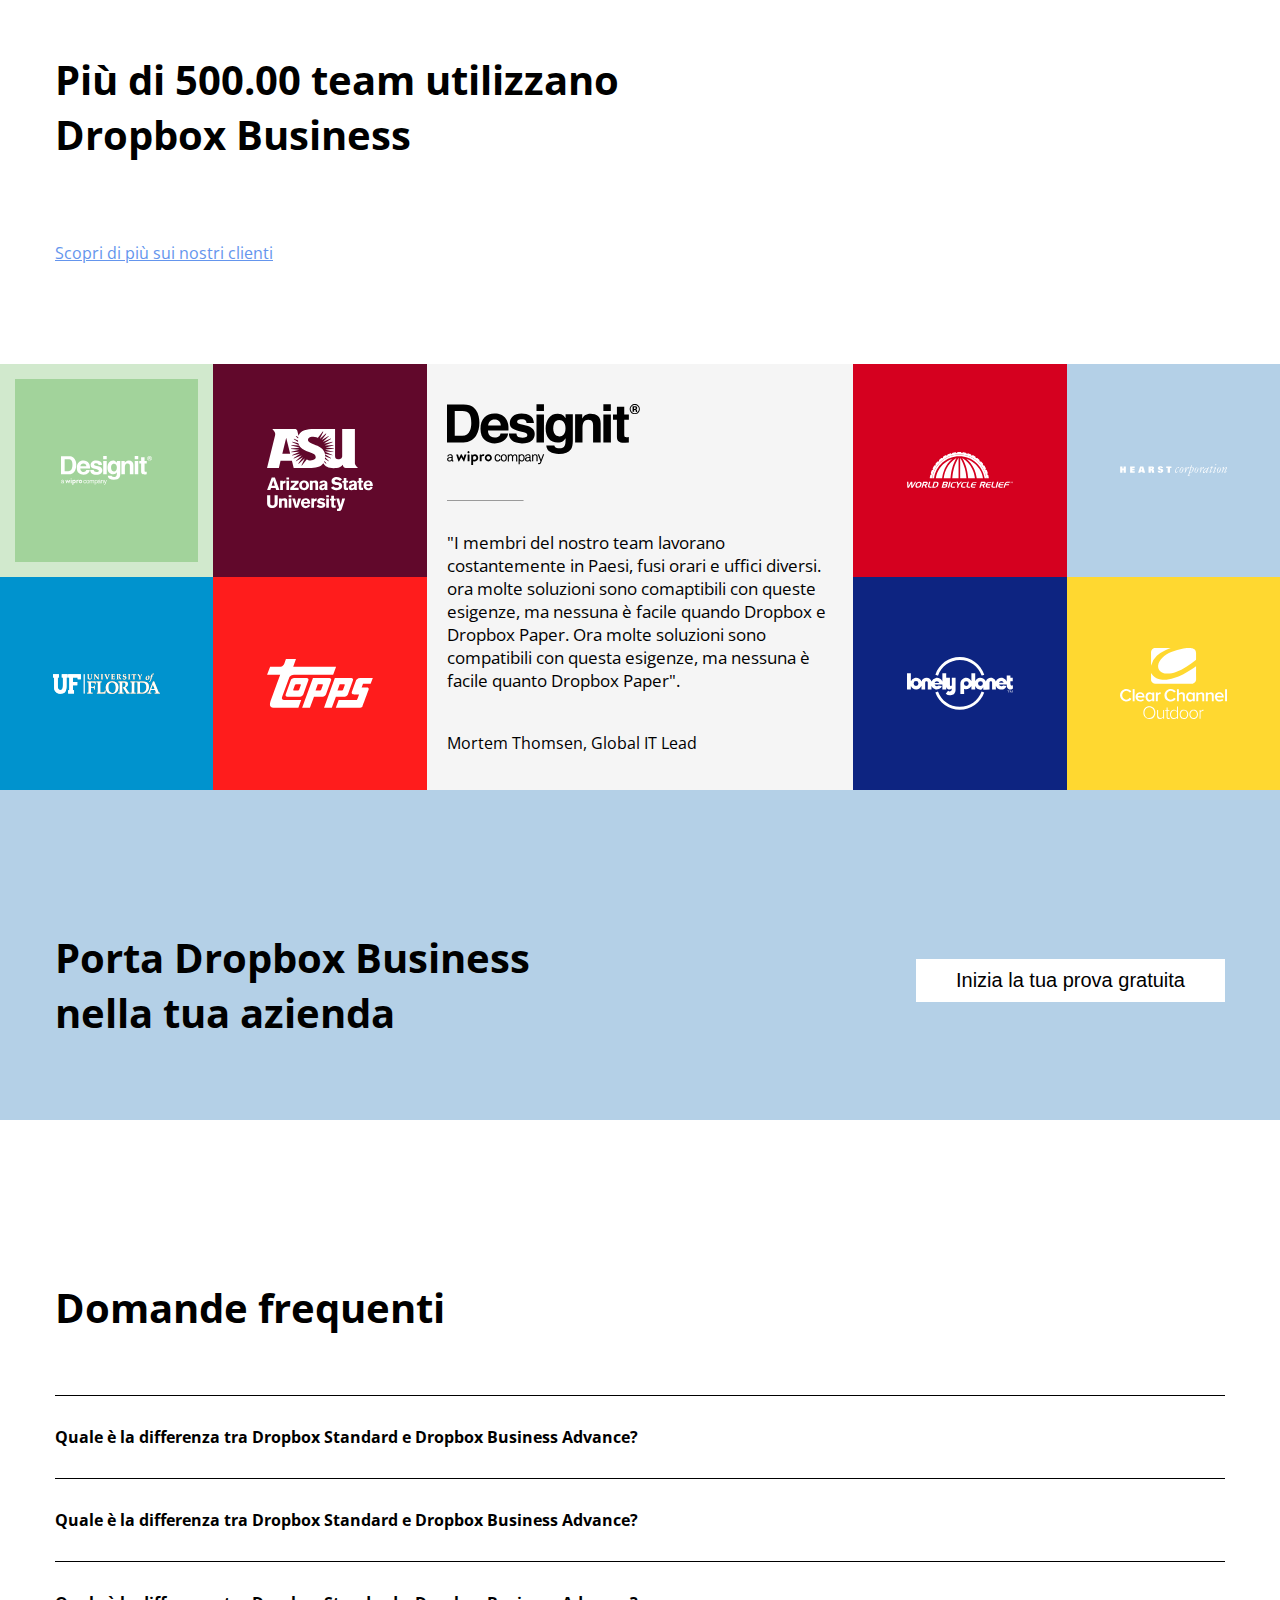
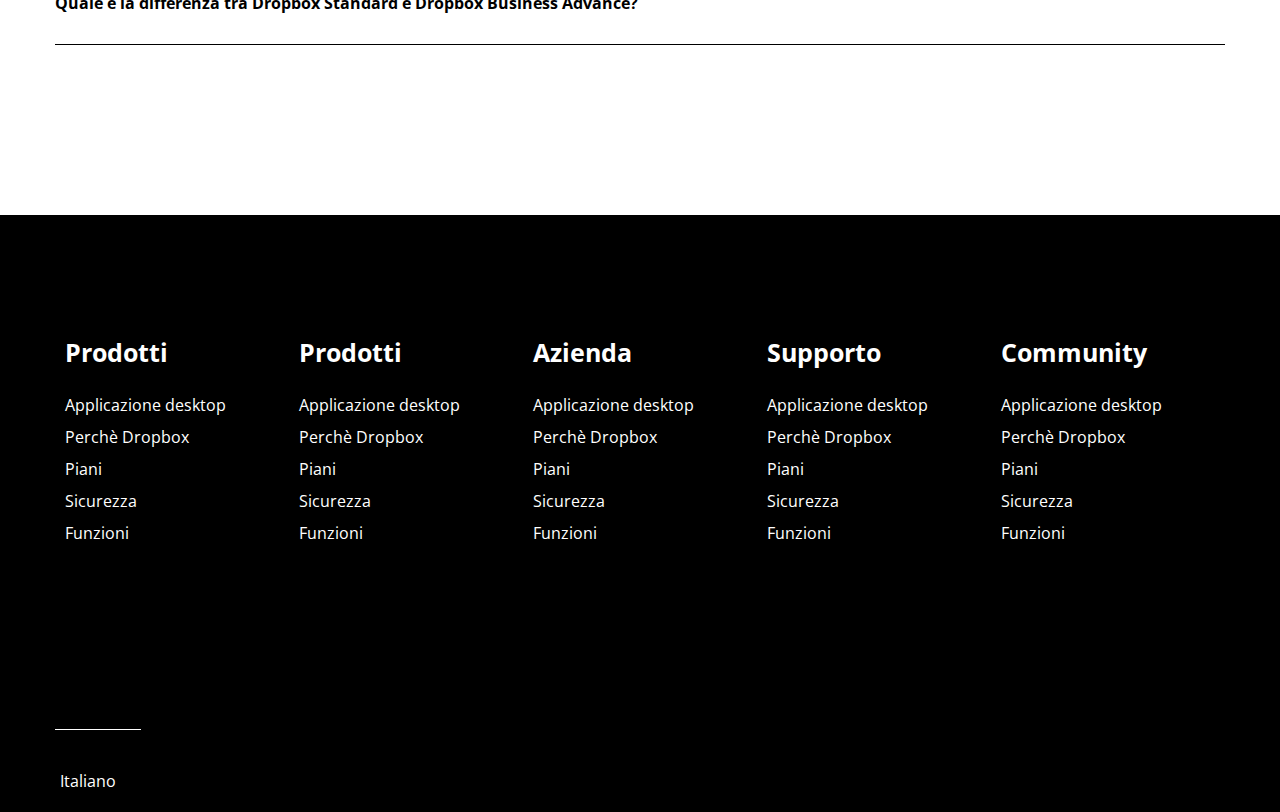
==== commit 69843aa2: "[FEAT]aggiunta classe stile bottoni III/V sezione" ====
--- a/index.html
+++ b/index.html
@@ -175,8 +175,8 @@
                                     <div>
                                         <ul class="price-list">
                                             <li> 
-                                                <div><i class="fa-solid fa-user"></i></div>
-                                                <div> <i class="fa-solid fa-users"></i>3 o più utenti</div> 
+                                                <div><i class="fa-solid fa-users"></i></div>
+                                                <div></i>3 o più utenti</div> 
                                             </li>
                                             <li> 
                                                 <div><i class="fa-solid fa-folder"></i></div>
@@ -262,7 +262,7 @@
                         </div>
                     </div>
                     <div class="column-100 border margin-bottom">
-                        <div class="content ">
+                        <div>
                             <div class="user"><i class="fa-sharp fa-solid fa-building"></i>Team</div>
                             <div class="padding position-relative">
                                 <h3>Enterprise</h3>
@@ -294,7 +294,7 @@
                                 </li>
                                 <li>
                                     <div>
-                                        <button class="style-button"> Trova un partner</button>
+                                        <button class="style-button white-button border"> Trova un partner</button>
                                     </div>  
                                 </li>
                             </ul>   
@@ -423,7 +423,7 @@
                         <div class="column-100">
                            <div class="content flex-space-between">
                             <h2>Porta Dropbox Business <br> nella tua azienda</h2>
-                            <button class="style-button"> Inizia la tua prova gratuita </button>
+                            <button class="style-button white-button"> Inizia la tua prova gratuita </button>
                            </div>
                         </div>
                     </div>
--- a/css/style.css
+++ b/css/style.css
@@ -13,12 +13,11 @@
 /*  CLASSI UTILITIES */
 .style-button{
     font-size: 20px;
-    padding: 10px 15px;
+    padding: 10px 40px;
     margin: 30px 0;
     background-color: rgba(0,97,255,255);
     color: white;
-    border: none;
-    width: 300px;
+    border: none; 
 }
 
 .flex{
@@ -249,13 +248,14 @@
     
 }
 
-/* li div{
-    display: inline-block;
-    
-} */
+
 /* INIZIO CLASSI TERZA SEZIONE */
 
-
+.white-button{
+    background-color: white;
+    
+    color: black;
+}
 
 /* FINE CLASSI TERZA SEZIONE */
 .column-60{
@@ -281,7 +281,6 @@
 
 .img-dimension-fix{
     width: 50%;
-    /* height: 50%; */
     filter: invert(100%);
 
 }
@@ -384,6 +383,8 @@
 }
 
 
+
+
 /* FINE CLASSI MAIN */
 /* CLASSI FOOTER */
 footer{
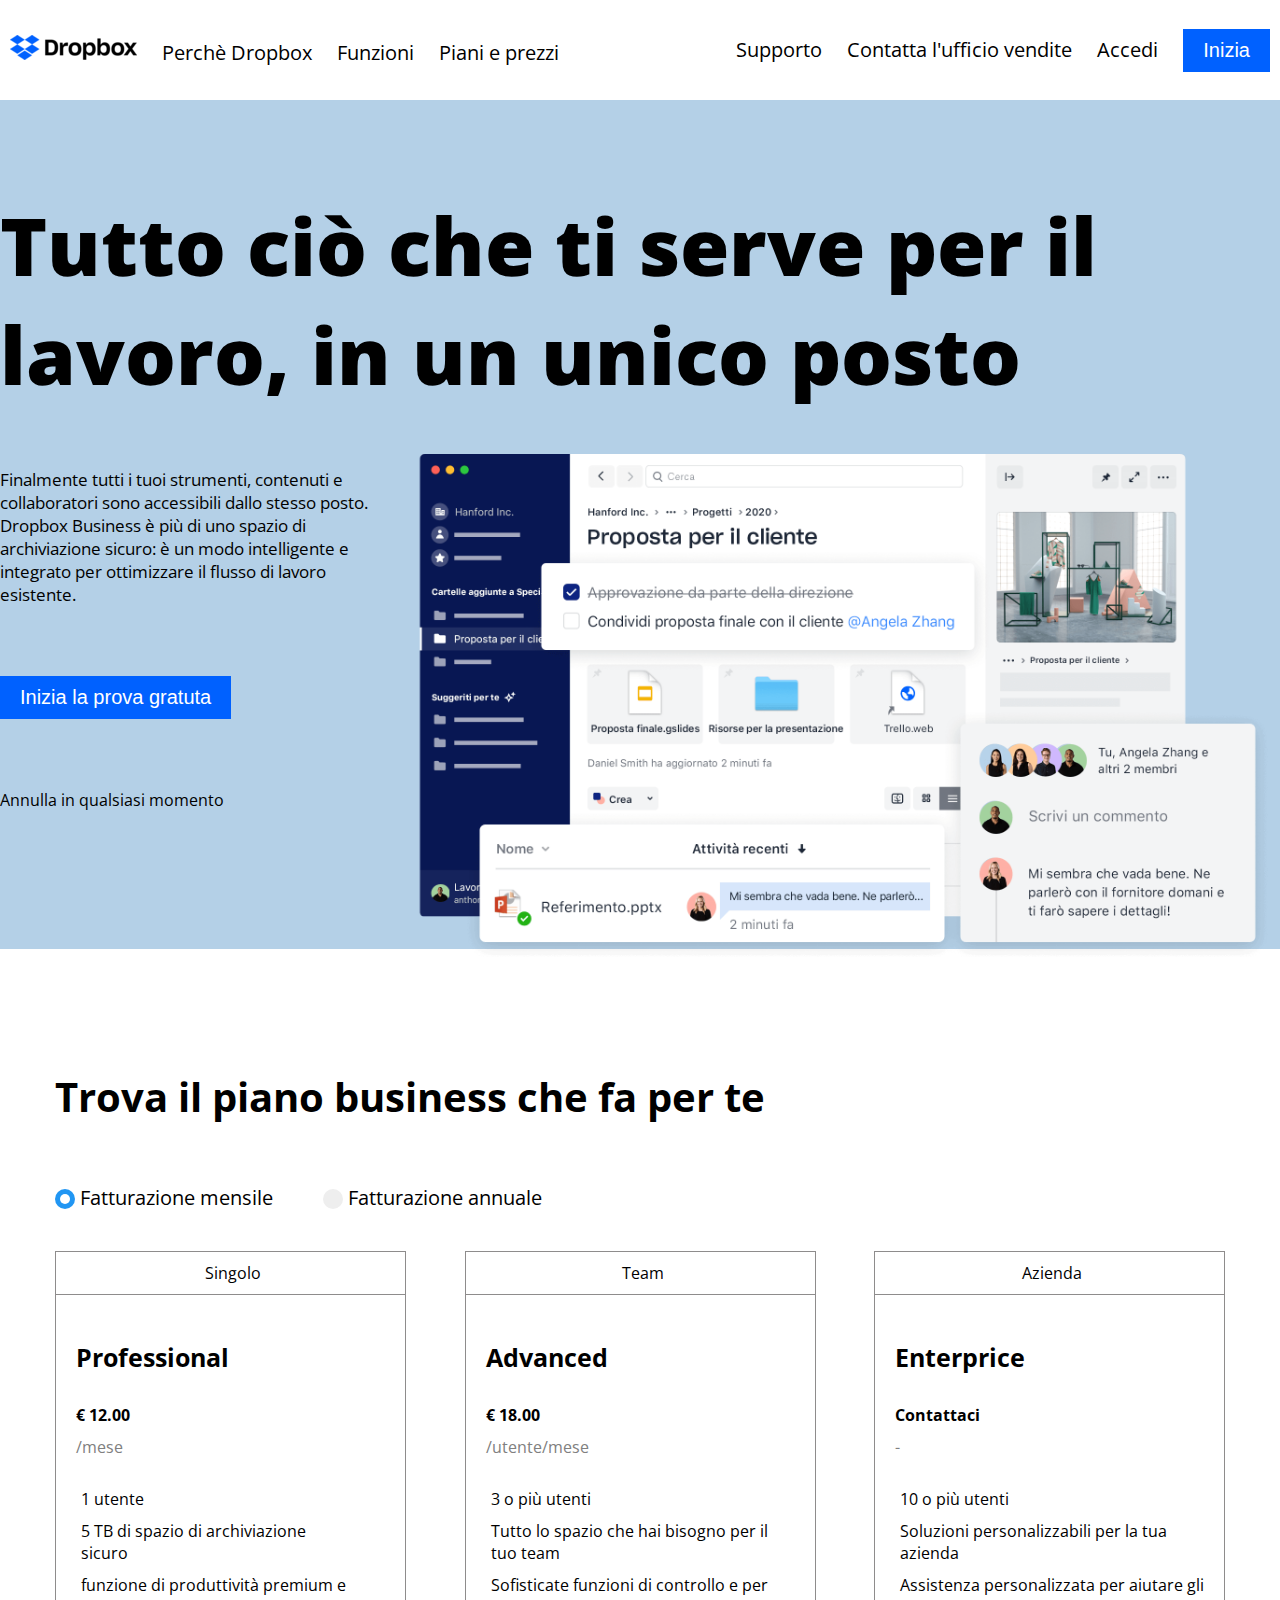
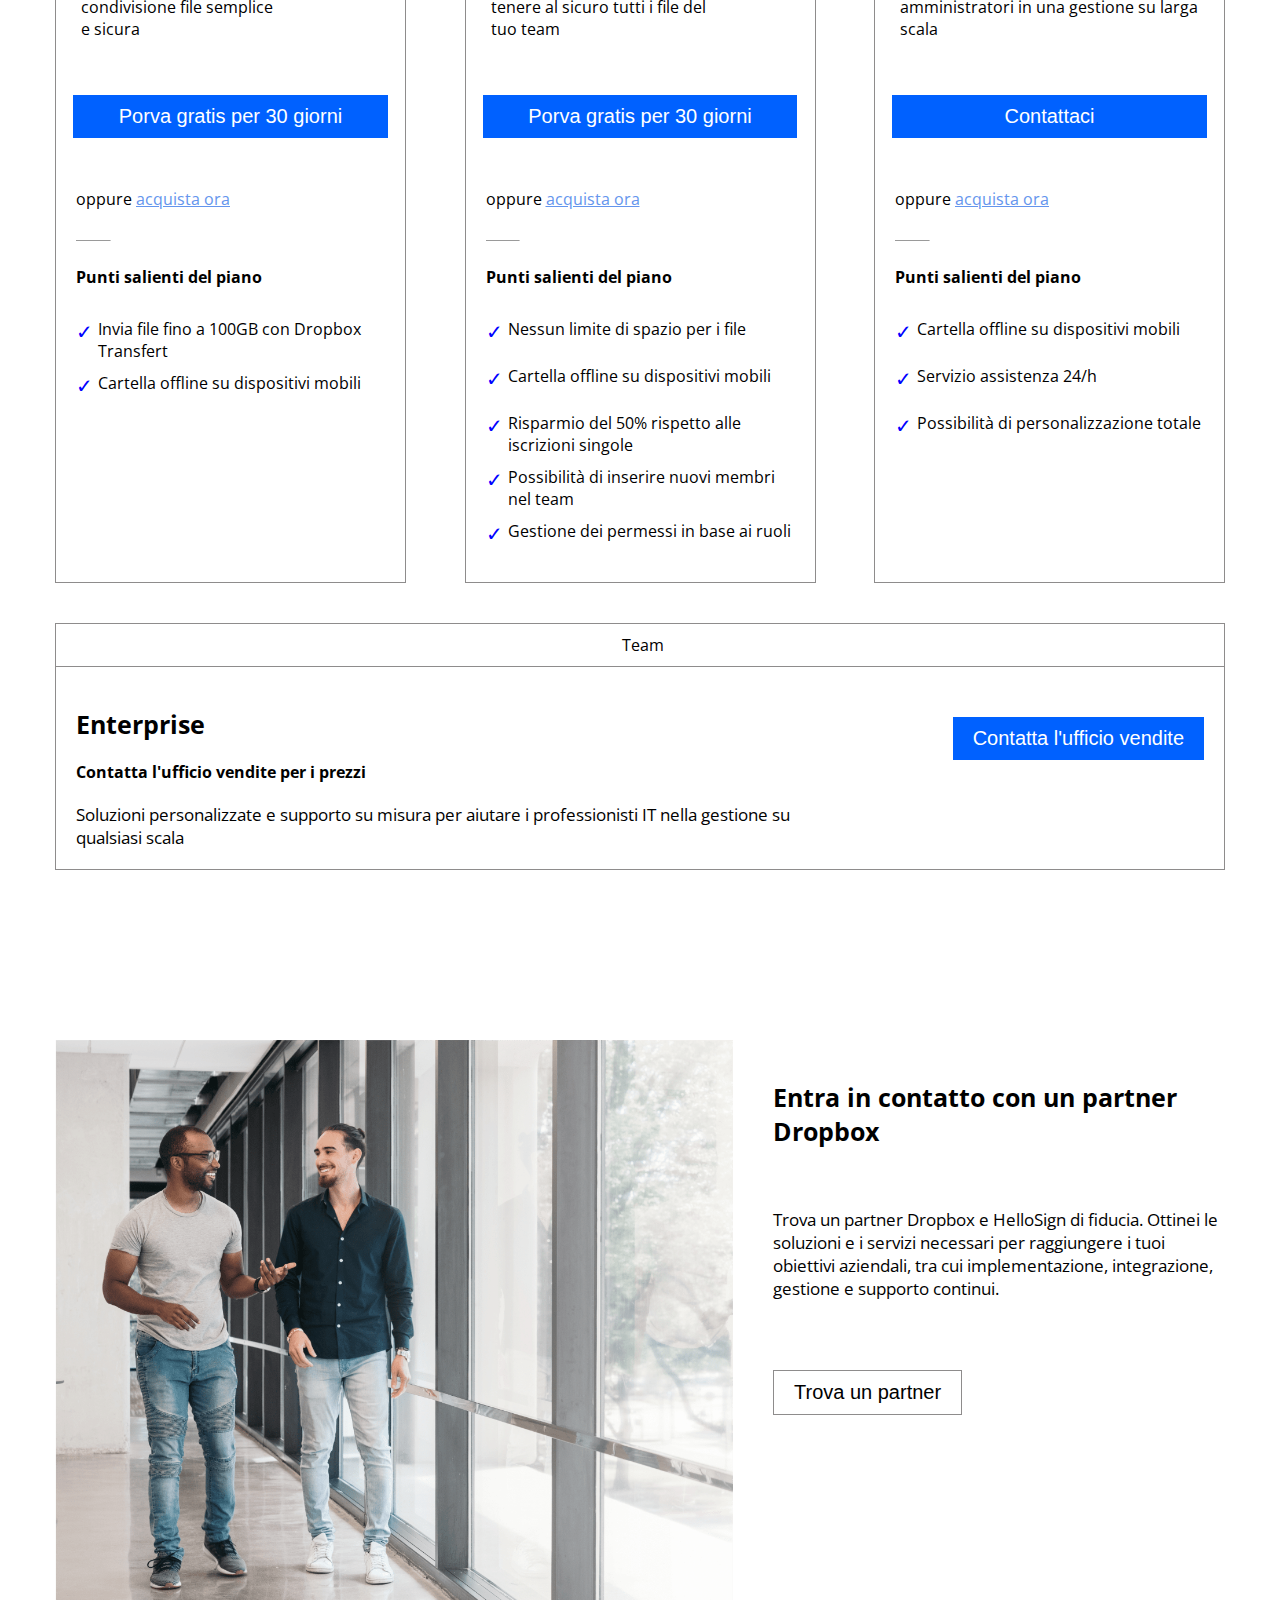
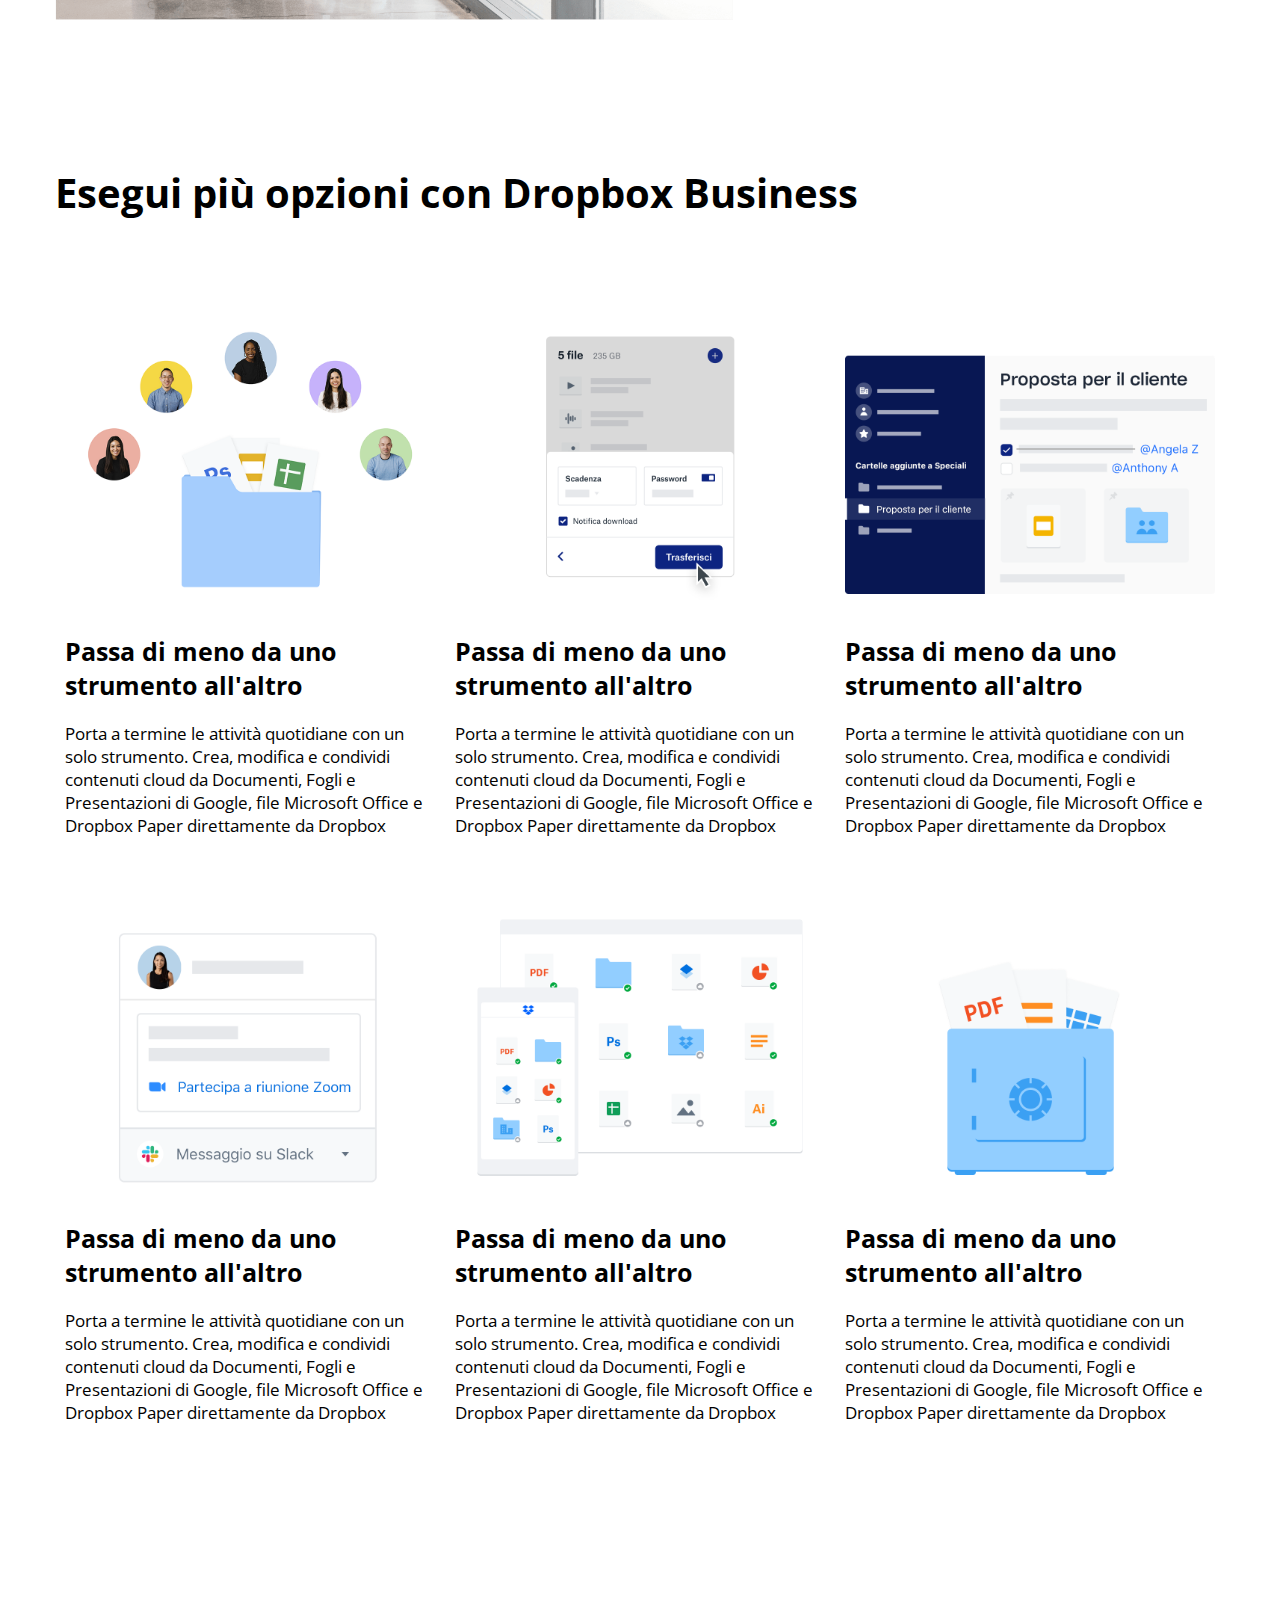
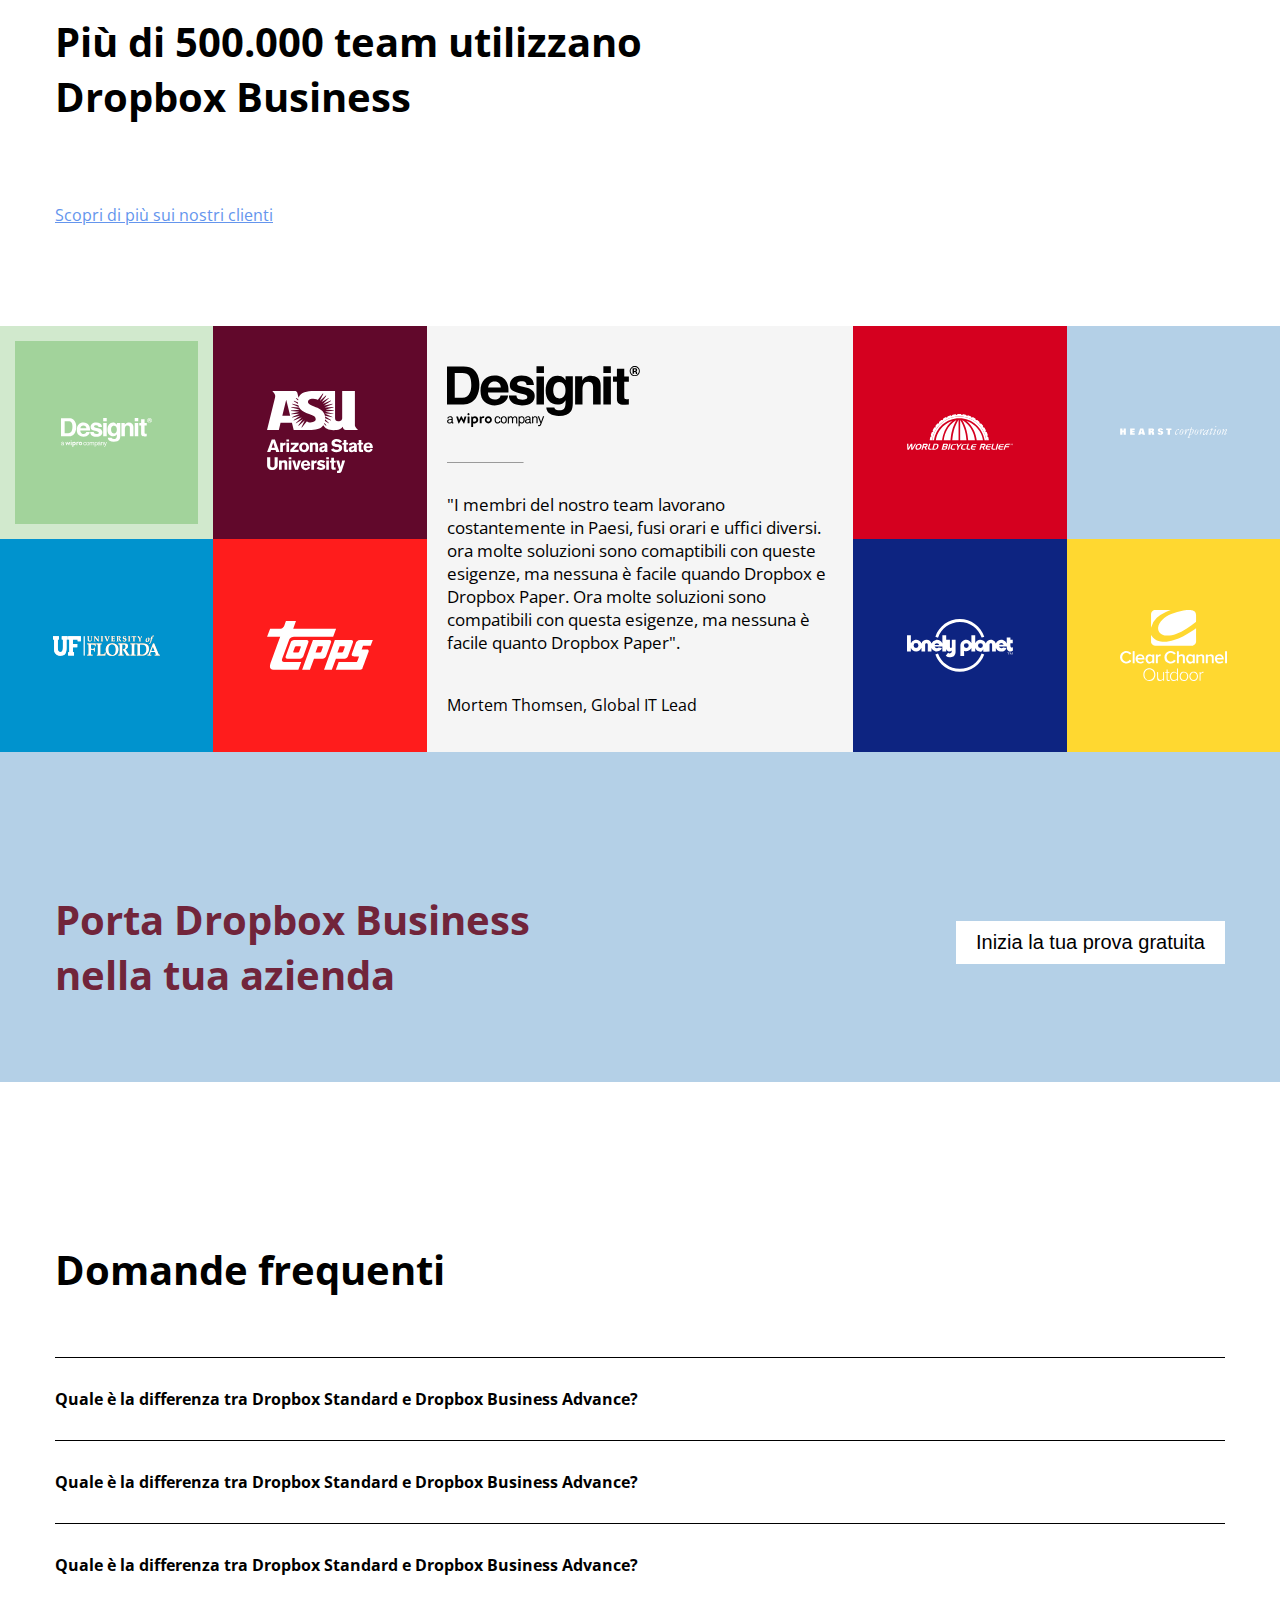
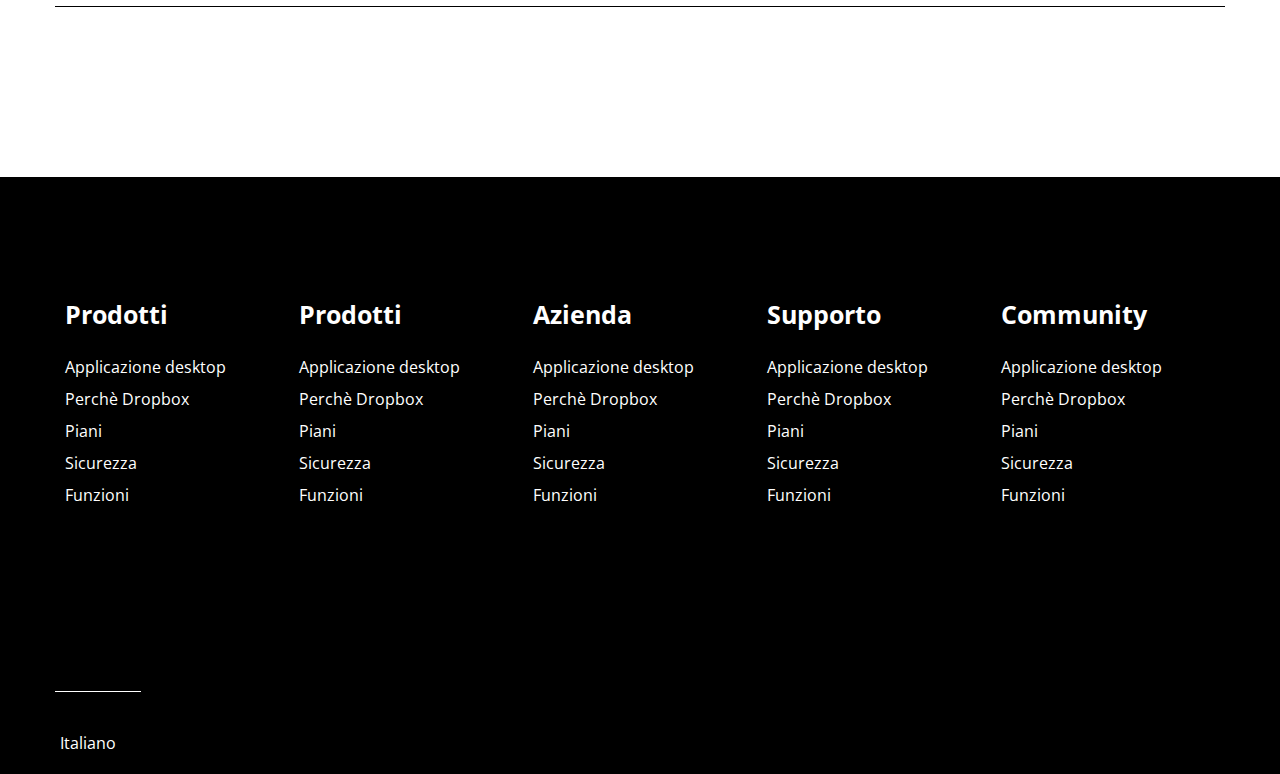
==== commit 142b52b0: "[STYLE]stilizzazione radio button." ====
--- a/index.html
+++ b/index.html
@@ -32,7 +32,7 @@
                             <li> <a href="">Contatta l'ufficio vendite</a> </li>
                             <li> <a href="">Accedi</a> </li>
                             <li> 
-                                <button class="style-button" id="nav-button">Inizia</button>
+                                <button class="style-button">Inizia</button>
                             </li>
                         </ul>
                     </div>
@@ -96,12 +96,14 @@
                             <h2>Trova il piano business che fa per te</h2>
                             <!-- BOTTONI RADIO -->
                             <div class=flex>
-                                <div class="radio">
-                                    <input type="radio" name="radio"> Fatturazione mensile
-                                </div>
-                                <div class="radio">
-                                    <input type="radio" name="radio"> Fatturazione annuale
-                                </div>
+                                <label class="radio">Fatturazione mensile
+                                    <input type="radio" checked="checked" name="radio"> 
+                                    <span class="checkmark"></span>
+                                </label>
+                                <label class="radio">Fatturazione annuale
+                                    <input type="radio" name="radio"> 
+                                    <span class="checkmark"></span>
+                            </label>
                             </div>
                             <!-- FINE BOTTONI RADIO -->
                         </div>
@@ -140,7 +142,7 @@
                                         </ul>
                                     </div>
                                     <div class="center">
-                                        <button class="style-button center">Porva gratis per 30 giorni </button>
+                                        <button class="style-button width-button center">Porva gratis per 30 giorni </button>
                                     </div>
 
                                     <div class="purchase-link">oppure <a href="">acquista ora</a> </div>
@@ -189,7 +191,7 @@
                                         </ul>
                                     </div>
                                     <div class="center">
-                                        <button class="style-button center">Porva gratis per 30 giorni </button>
+                                        <button class="style-button width-button">Porva gratis per 30 giorni </button>
                                     </div>
 
                                     <div class="purchase-link">oppure <a href="">acquista ora</a> </div>
@@ -241,7 +243,7 @@
                                         </ul>
                                     </div>
                                     <div class="center">
-                                        <button class="style-button center">Contattaci</button>
+                                        <button class="style-button width-button ">Contattaci</button>
                                     </div>
 
                                     <div class="purchase-link">oppure <a href="">acquista ora</a> </div>
@@ -290,7 +292,7 @@
                                     <h3>Entra in contatto con un partner Dropbox</h3>
                                 </li>
                                 <li>
-                                    <p>Lorem ipsum dolor sit amet consectetur adipisicing elit. Optio facilis vero odit culpa sunt accusamus voluptate ut rerum. Magni doloremque quos voluptatem earum numquam quidem porro ratione rem exercitationem illum.</p>
+                                    <p>Trova un partner Dropbox e HelloSign di fiducia. Ottinei le soluzioni e i servizi necessari per raggiungere i tuoi obiettivi aziendali, tra cui implementazione, integrazione, gestione e supporto continui.</p>
                                 </li>
                                 <li>
                                     <div>
@@ -315,42 +317,42 @@
                                 <div class="content">
                                     <img class="img-dimension" src="./img/business-feature-switching-tools.png" alt="">
                                     <h3>Passa di meno da uno strumento all'altro</h3>
-                                    <p>Lorem ipsum dolor sit amet consectetur adipisicing elit. Aut, consectetur. Illum obcaecati voluptatum placeat quis aut facere voluptates nihil dignissimos. Porro consequatur eaque voluptatem ipsam inventore optio reprehenderit sed quia.</p>
+                                    <p>Porta a termine le attività quotidiane con un solo strumento. Crea, modifica e condividi contenuti cloud da Documenti, Fogli e Presentazioni di Google, file Microsoft Office e Dropbox Paper direttamente da Dropbox</p>
                                 </div>
                             </div>
                             <div class="column-33">
                                 <div class="content">
                                     <img class="img-dimension" src="./img/business-feature-send-files-it.png" alt="">
                                     <h3>Passa di meno da uno strumento all'altro</h3>
-                                    <p>Lorem ipsum dolor sit amet consectetur adipisicing elit. Aut, consectetur. Illum obcaecati voluptatum placeat quis aut facere voluptates nihil dignissimos. Porro consequatur eaque voluptatem ipsam inventore optio reprehenderit sed quia.</p>
+                                    <p>Porta a termine le attività quotidiane con un solo strumento. Crea, modifica e condividi contenuti cloud da Documenti, Fogli e Presentazioni di Google, file Microsoft Office e Dropbox Paper direttamente da Dropbox</p>
                                 </div>
                             </div>
                             <div class="column-33">
                                 <div class="content">
                                     <img class="img-dimension" src="./img/business-feature-coordinate-it.png" alt="">
                                     <h3>Passa di meno da uno strumento all'altro</h3>
-                                    <p>Lorem ipsum dolor sit amet consectetur adipisicing elit. Aut, consectetur. Illum obcaecati voluptatum placeat quis aut facere voluptates nihil dignissimos. Porro consequatur eaque voluptatem ipsam inventore optio reprehenderit sed quia.</p>
+                                    <p>Porta a termine le attività quotidiane con un solo strumento. Crea, modifica e condividi contenuti cloud da Documenti, Fogli e Presentazioni di Google, file Microsoft Office e Dropbox Paper direttamente da Dropbox</p>
                                 </div>
                             </div>
                             <div class="column-33">
                                 <div class="content">
                                     <img class="img-dimension" src="./img/business-feature-integrations-it.png" alt="">
                                     <h3>Passa di meno da uno strumento all'altro</h3>
-                                    <p>Lorem ipsum dolor sit amet consectetur adipisicing elit. Aut, consectetur. Illum obcaecati voluptatum placeat quis aut facere voluptates nihil dignissimos. Porro consequatur eaque voluptatem ipsam inventore optio reprehenderit sed quia.</p>
+                                    <p>Porta a termine le attività quotidiane con un solo strumento. Crea, modifica e condividi contenuti cloud da Documenti, Fogli e Presentazioni di Google, file Microsoft Office e Dropbox Paper direttamente da Dropbox</p>
                                 </div>
                             </div>
                             <div class="column-33">
                                 <div class="content">
                                     <img class="img-dimension" src="./img/business-feature-multi-device.png" alt="">
                                     <h3>Passa di meno da uno strumento all'altro</h3>
-                                    <p>Lorem ipsum dolor sit amet consectetur adipisicing elit. Aut, consectetur. Illum obcaecati voluptatum placeat quis aut facere voluptates nihil dignissimos. Porro consequatur eaque voluptatem ipsam inventore optio reprehenderit sed quia.</p>
+                                    <p>Porta a termine le attività quotidiane con un solo strumento. Crea, modifica e condividi contenuti cloud da Documenti, Fogli e Presentazioni di Google, file Microsoft Office e Dropbox Paper direttamente da Dropbox</p>
                                 </div>
                             </div>
                             <div class="column-33">
                                 <div class="content">
                                     <img class="img-dimension" src="./img/business-feature-security.png" alt="">
                                     <h3>Passa di meno da uno strumento all'altro</h3>
-                                    <p>Lorem ipsum dolor sit amet consectetur adipisicing elit. Aut, consectetur. Illum obcaecati voluptatum placeat quis aut facere voluptates nihil dignissimos. Porro consequatur eaque voluptatem ipsam inventore optio reprehenderit sed quia.</p>
+                                    <p>Porta a termine le attività quotidiane con un solo strumento. Crea, modifica e condividi contenuti cloud da Documenti, Fogli e Presentazioni di Google, file Microsoft Office e Dropbox Paper direttamente da Dropbox</p>
                                 </div>
                             </div>
                         </div>
@@ -363,7 +365,7 @@
                 <div class="row">
                     <div class="column-100 margin-bottom" >
                         <div class="content">
-                            <h2>Più di 500.00 team utilizzano <br> Dropbox Business</h2>
+                            <h2>Più di 500.000 team utilizzano <br> Dropbox Business</h2>
                         </div>
                         <div>
                             <a href="">Scopri di più sui nostri clienti</a>
@@ -422,7 +424,7 @@
                     <div class="row">
                         <div class="column-100">
                            <div class="content flex-space-between">
-                            <h2>Porta Dropbox Business <br> nella tua azienda</h2>
+                            <h2 id="h2-color">Porta Dropbox Business <br> nella tua azienda</h2>
                             <button class="style-button white-button"> Inizia la tua prova gratuita </button>
                            </div>
                         </div>
--- a/css/style.css
+++ b/css/style.css
@@ -13,11 +13,16 @@
 /*  CLASSI UTILITIES */
 .style-button{
     font-size: 20px;
-    padding: 10px 40px;
+    padding: 10px 20px;
     margin: 30px 0;
     background-color: rgba(0,97,255,255);
     color: white;
     border: none; 
+   
+}
+
+.width-button{
+width: 90%;
 }
 
 .flex{
@@ -112,7 +117,8 @@
 }
 .check::before{
     content: '✓';
-    padding: 0 5px;
+    padding-right:5px;
+   padding-bottom: 10px;
     font-size: 20px;
     color:blue
 }
@@ -173,12 +179,72 @@
     max-width: 1170px;
     margin-top: 50px;
 }
-
+/* STILIZZAZIONE RADIO BUTTON */
 .radio{
-    padding-right: 10px;
-    padding-bottom: 30px;
-    
-}
+    display: block;
+    position: relative;
+    padding-left: 25px;
+    margin-right: 50px;
+    margin-bottom: 20px;
+    cursor: pointer;
+    font-size: 20px;
+    -webkit-user-select: none;
+    -moz-user-select: none;
+    -ms-user-select: none;
+    user-select: none;
+}
+
+.radio input {
+    position: absolute;
+    opacity: 0;
+    cursor: pointer;
+  }
+
+.checkmark {
+    position: absolute;
+    top: 5px;
+    left: 0px;
+    height: 20px;
+    width: 20px;
+    background-color: #eee;
+    border-radius: 50%;
+}
+.radio:hover input ~ .checkmark {
+    background-color: #ccc;
+  }
+  
+.radio input:checked ~ .checkmark {
+    background-color: #2196F3;
+} 
+
+.checkmark:after {
+    content: "";
+    position: absolute;
+    display: none;
+}
+
+.radio:after {
+    content: "";
+    position: absolute;
+    display: none;
+}
+
+.radio input:checked ~ .checkmark:after {
+    display: block;
+  }
+
+.radio .checkmark:after {
+    position: absolute;
+    top: 50%;
+    left: 50%;
+    transform: translate(-50%, -50%);
+    width:10px;
+    height: 10px;
+    border-radius: 50%;
+    background: white;
+}
+/* FINE STILIZZAZIONE RADIO BUTTON */
+
 
 .column-price {    
     width: 30%; 
@@ -382,7 +448,9 @@
     background-color:rgba(255,216,48,255) ;
 }
 
-
+#h2-color{
+    color: rgba(113,37,59,255) ;
+}
 
 
 /* FINE CLASSI MAIN */
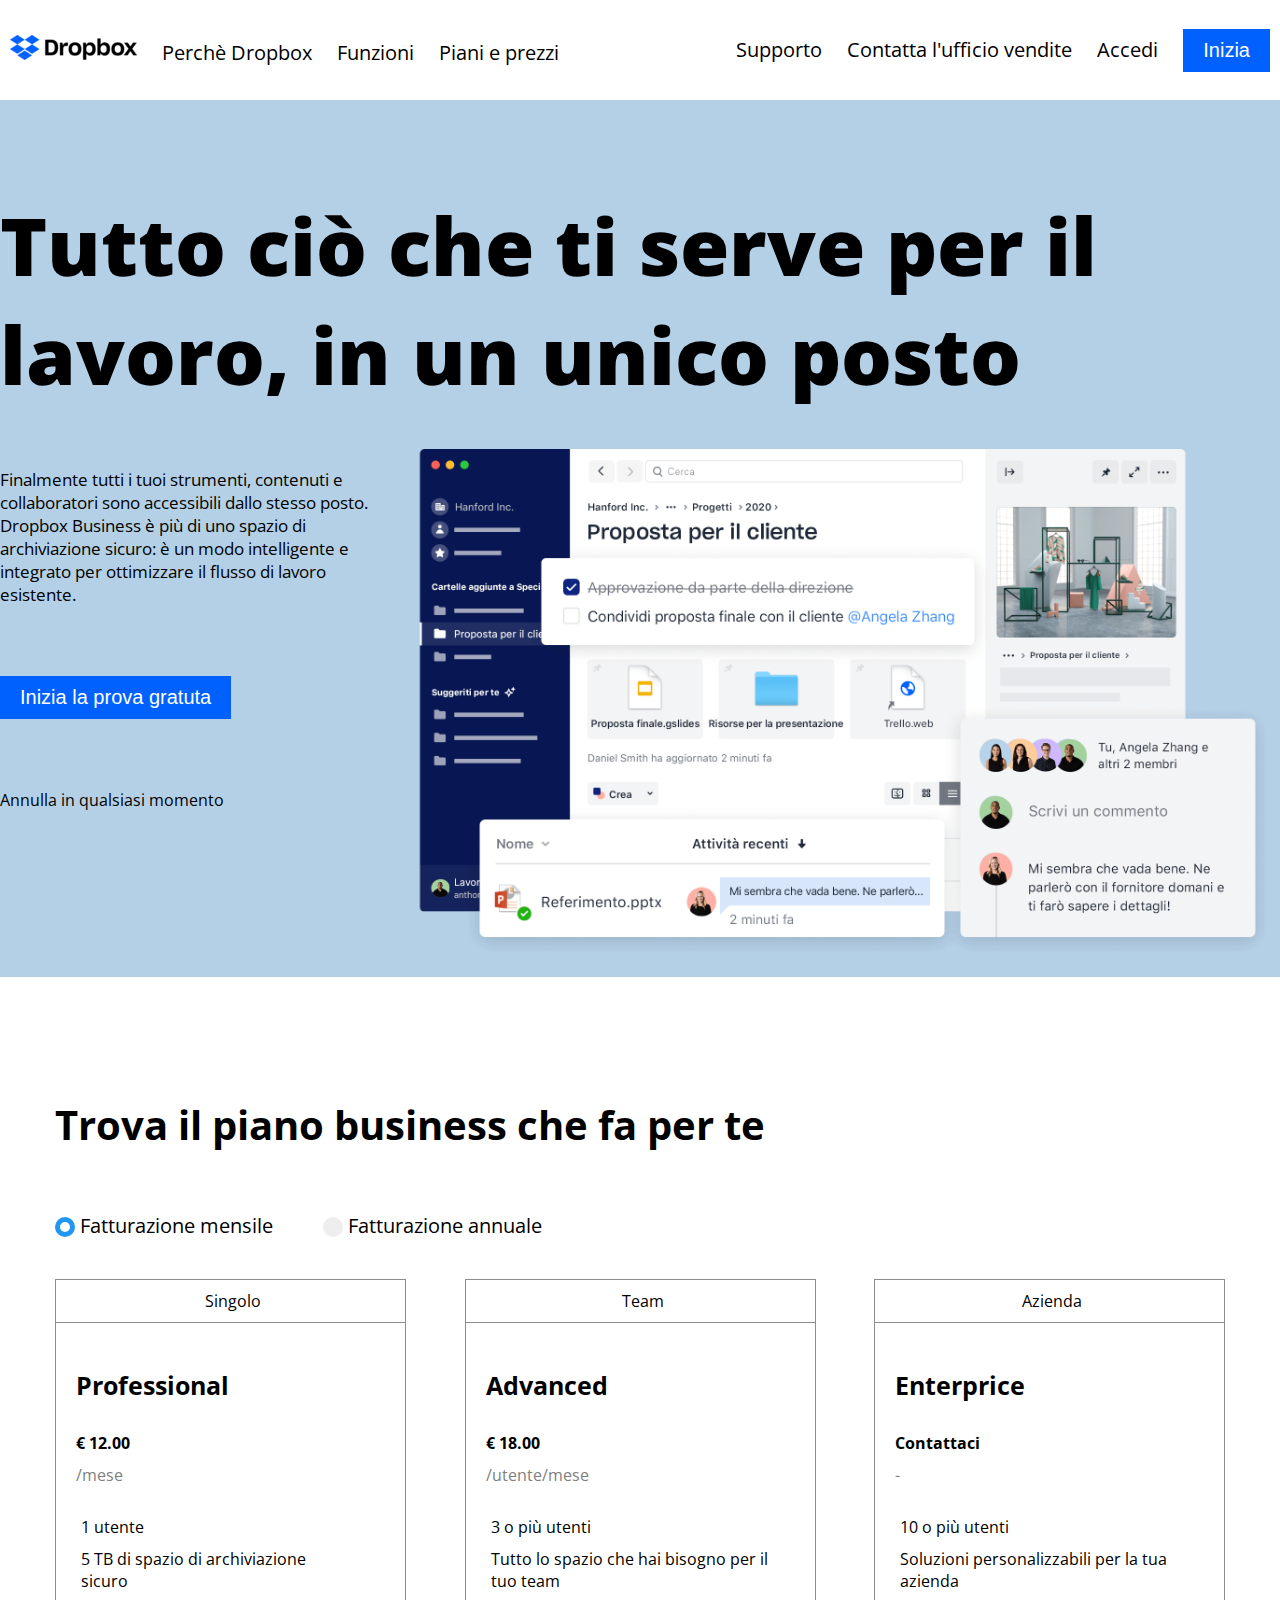
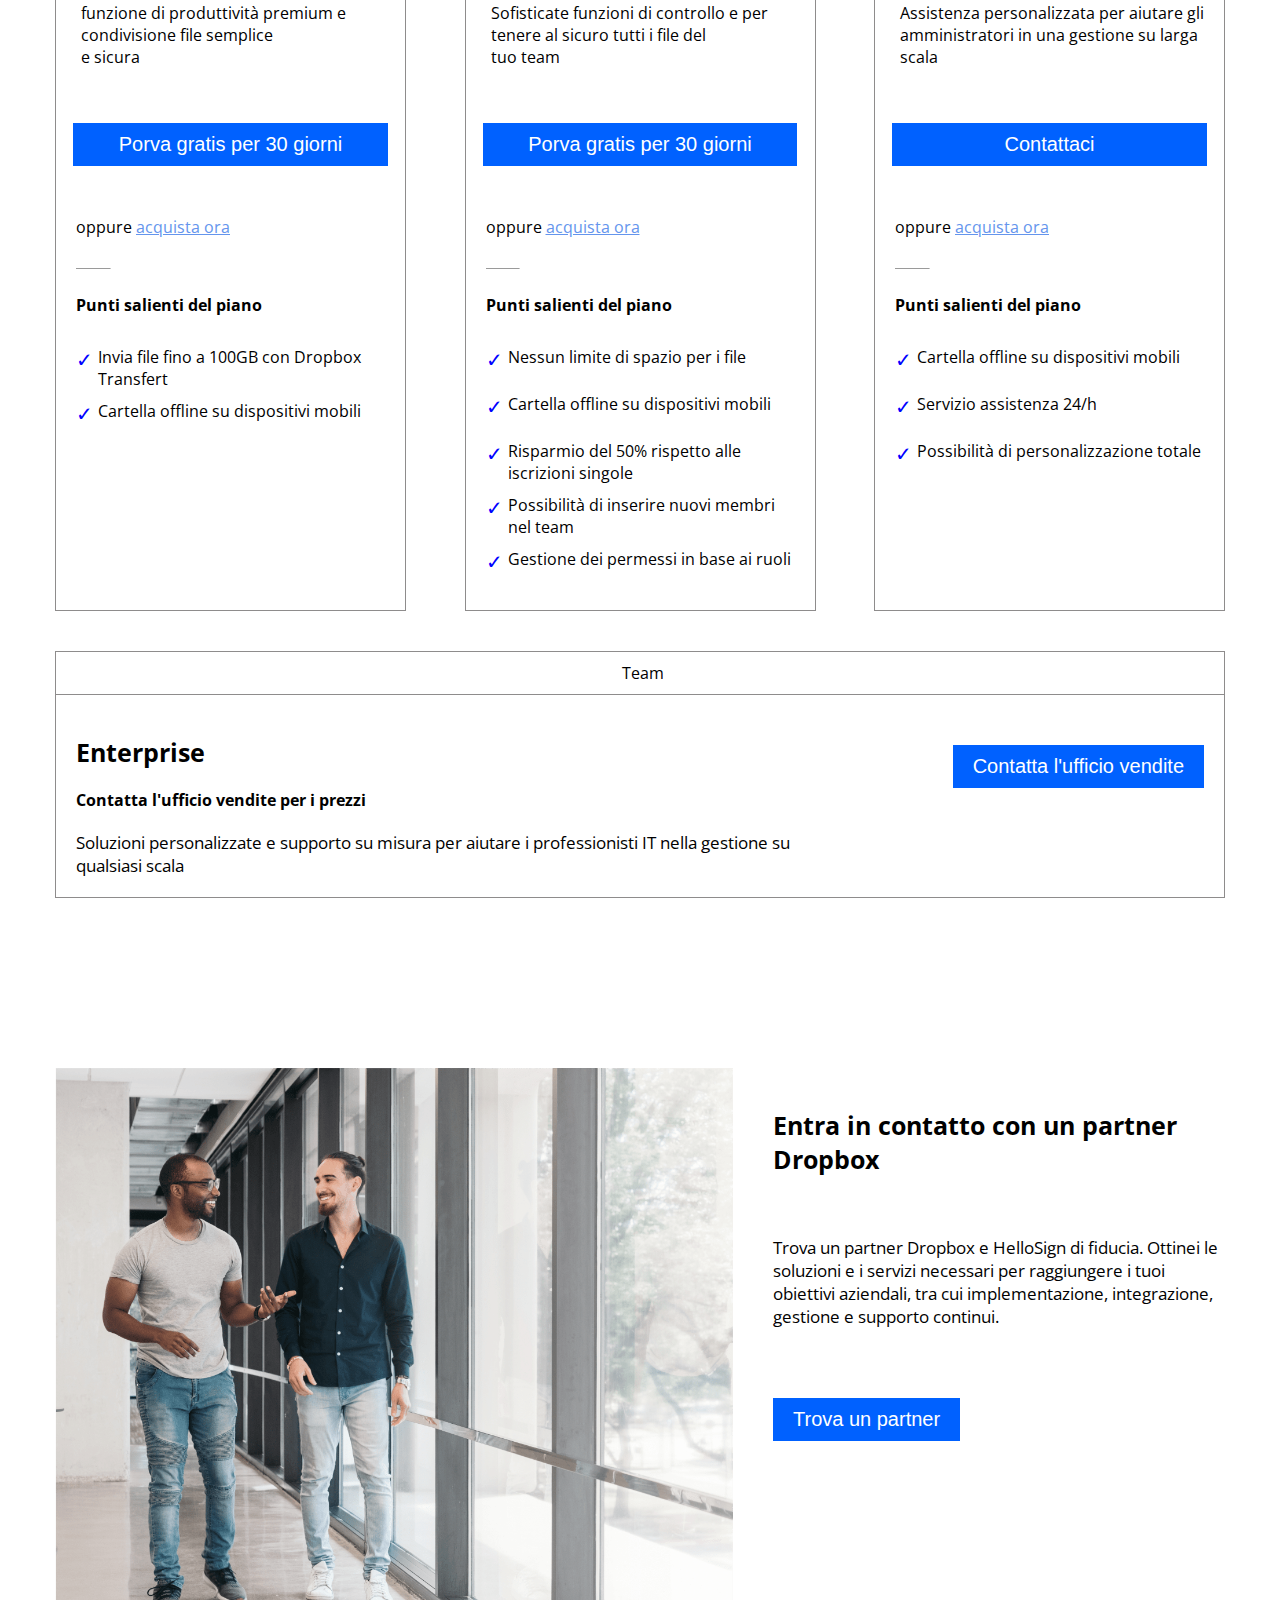
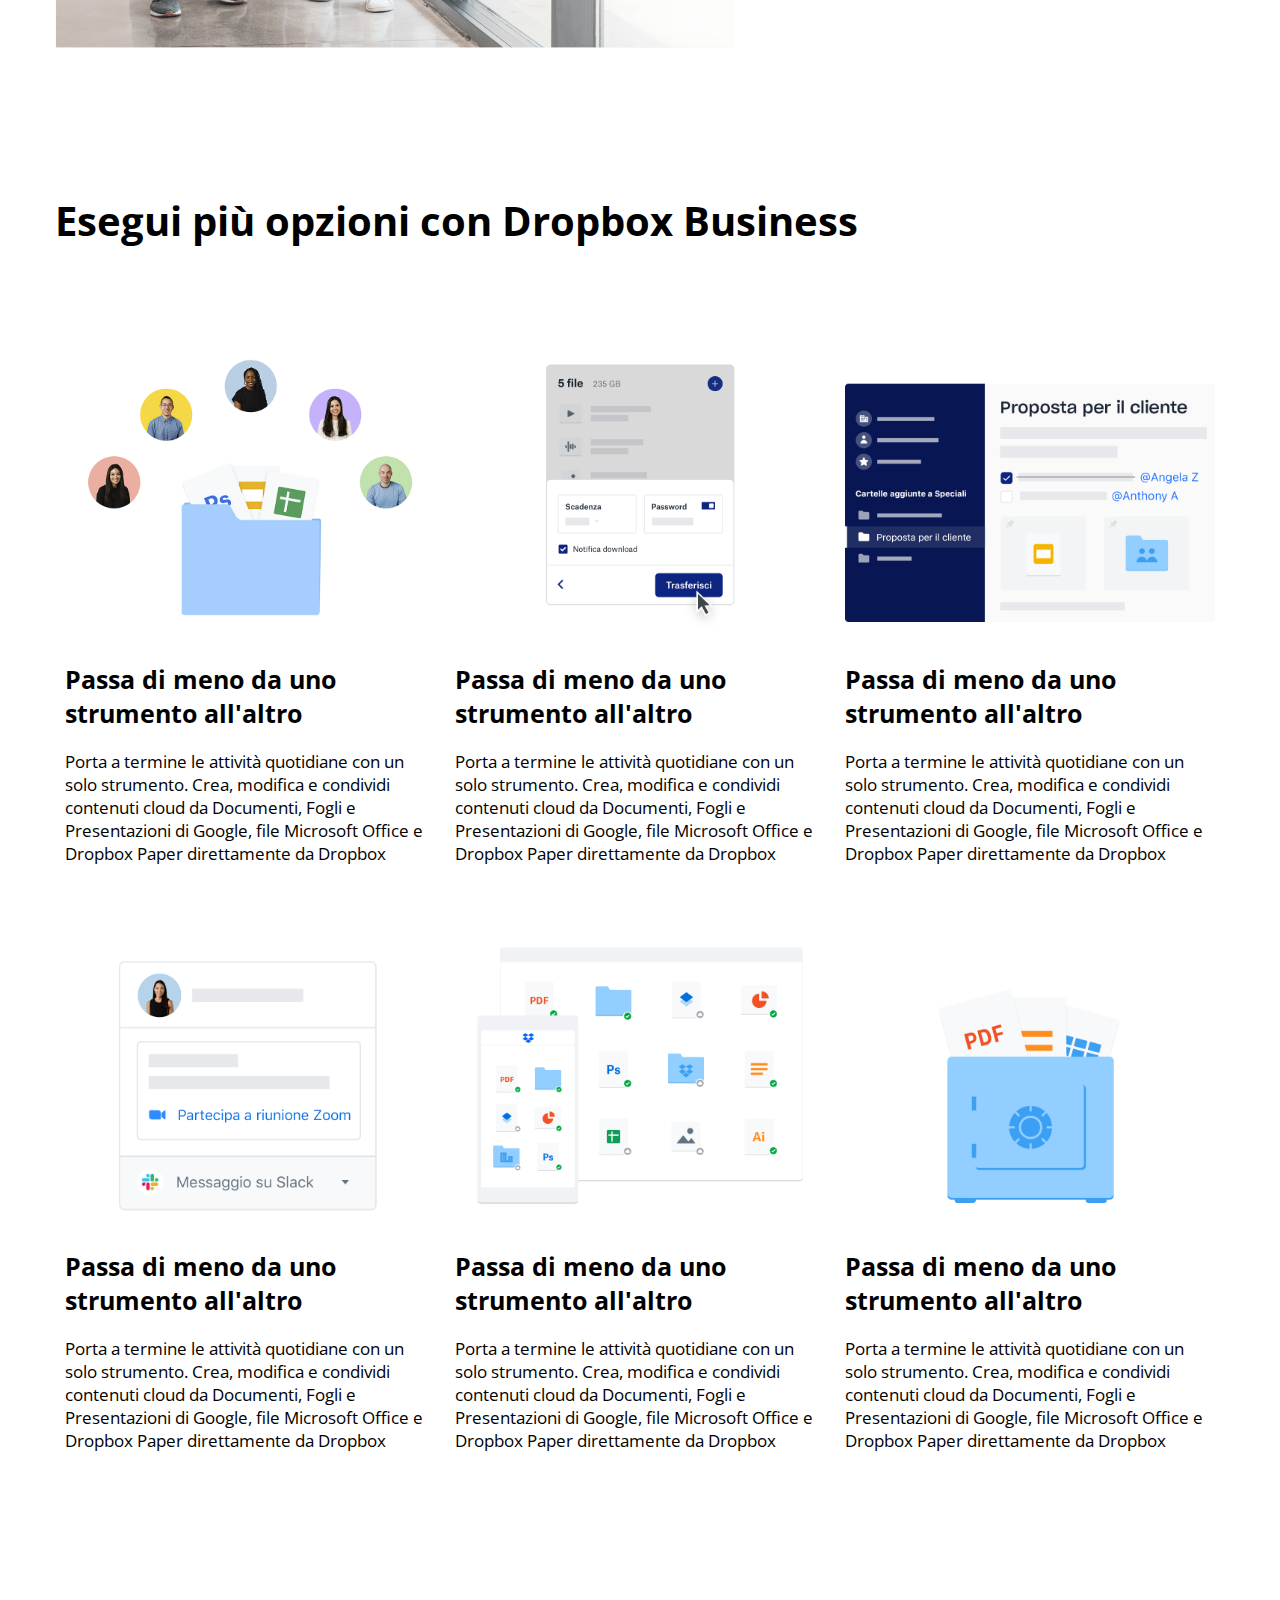
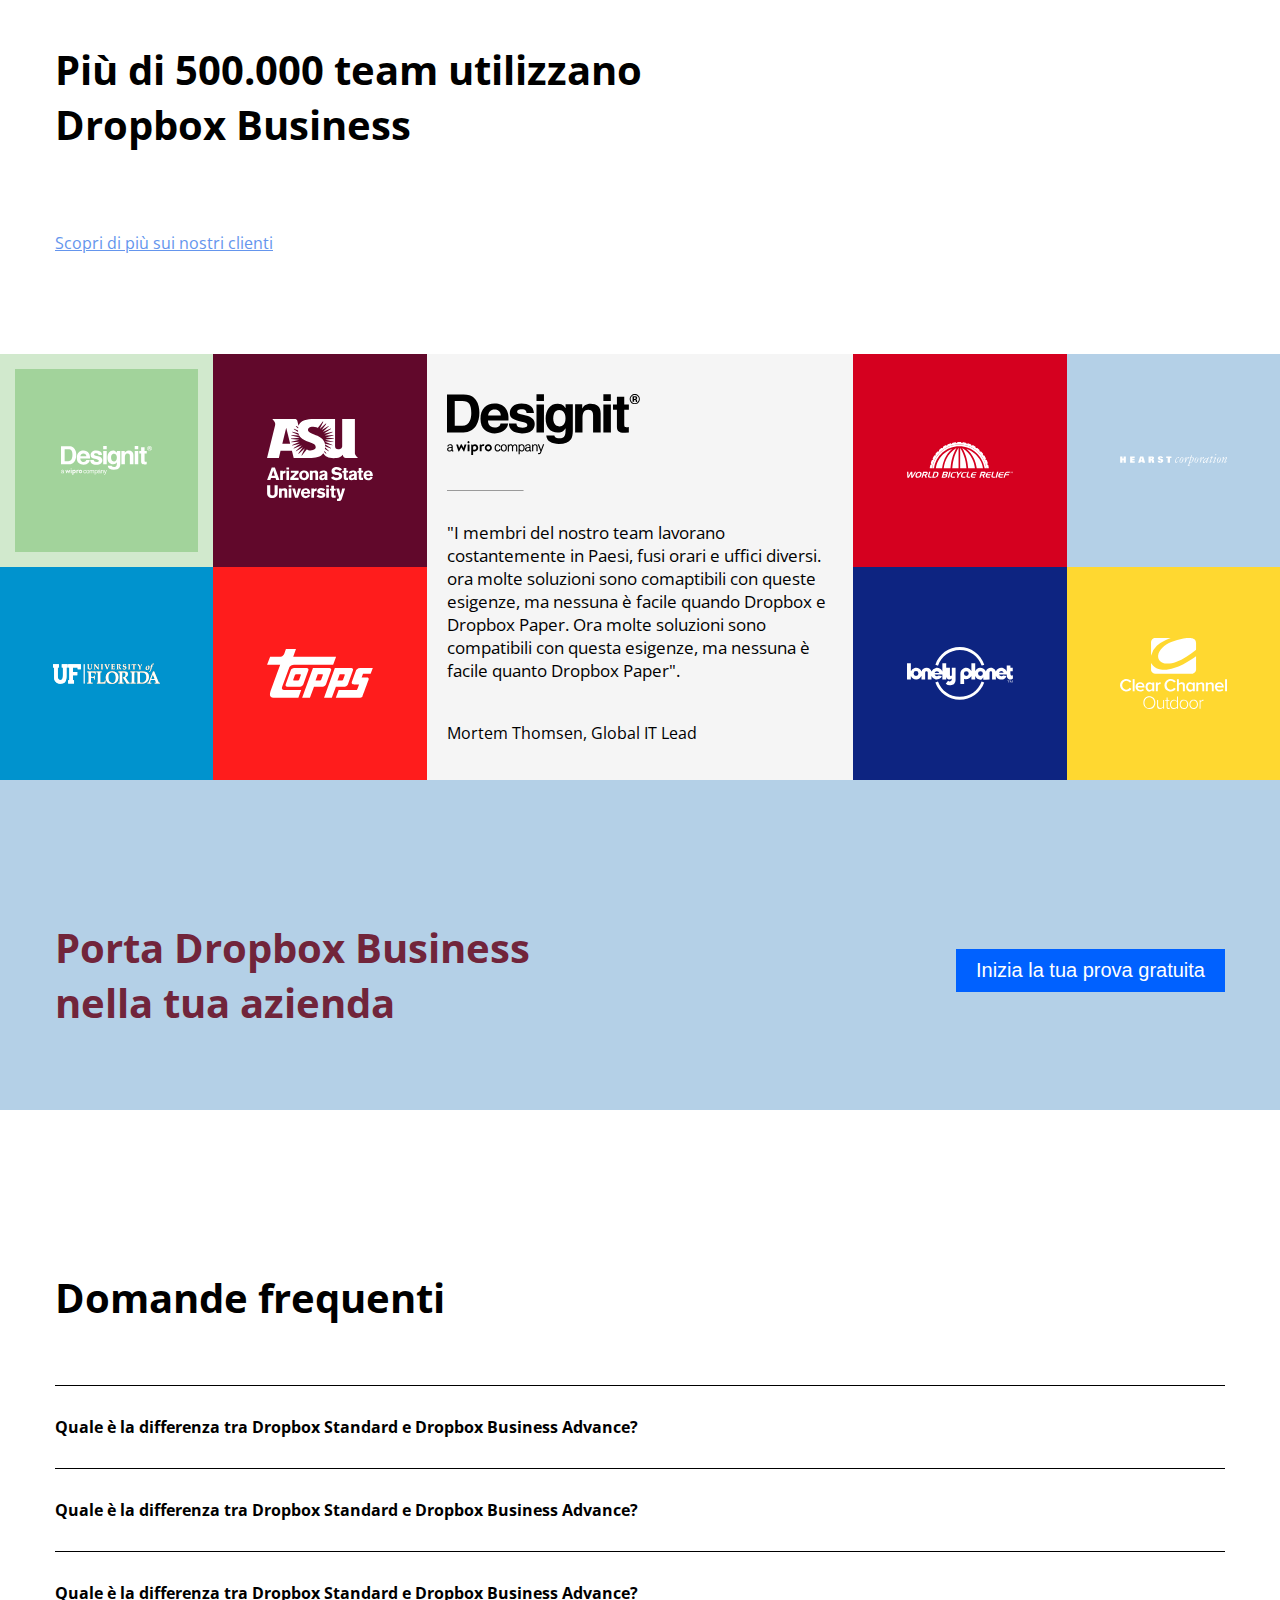
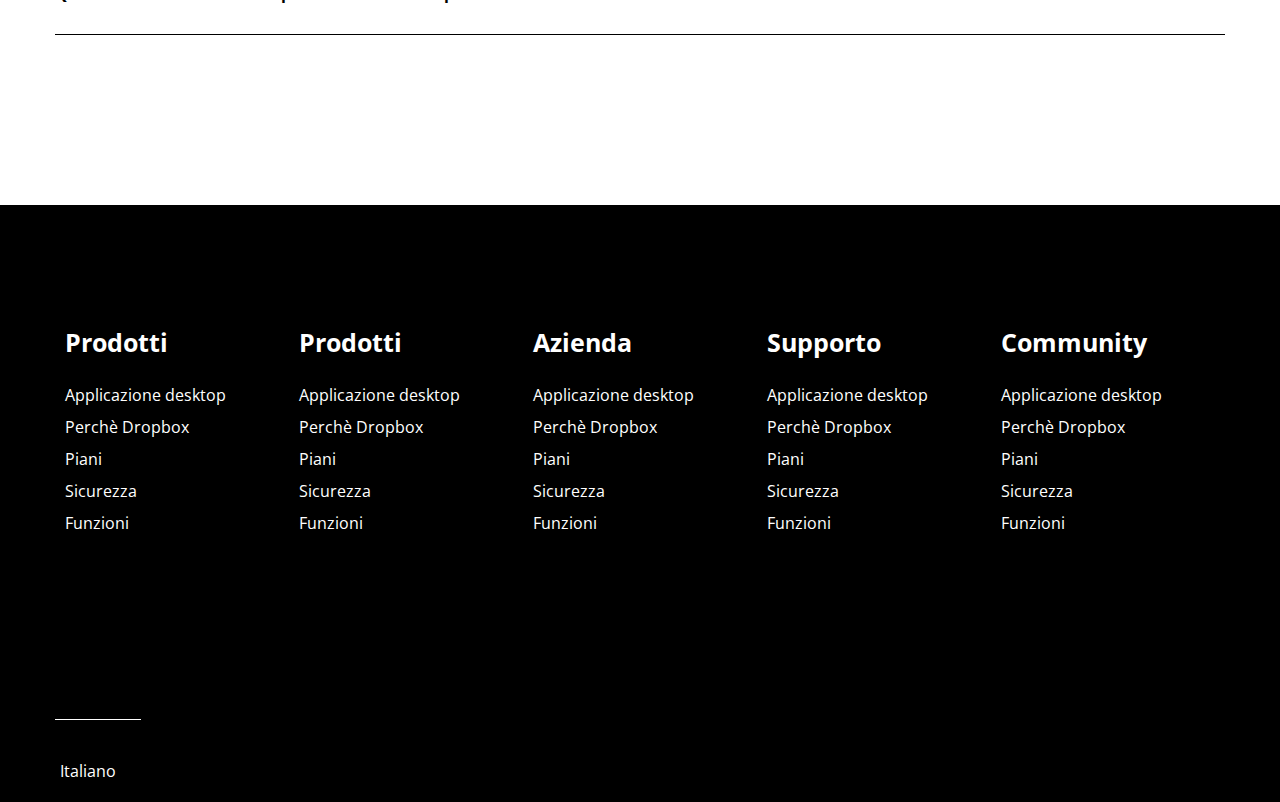
==== commit 4c3c9582: "[STYLE]pulizia classi non utilizzare e doppioni." ====
--- a/index.html
+++ b/index.html
@@ -1,5 +1,5 @@
 <!DOCTYPE html>
-<html lang="en">
+<html lang="it">
     <head>
         <meta charset="UTF-8">
         <meta http-equiv="X-UA-Compatible" content="IE=edge">
@@ -8,7 +8,7 @@
         <link rel="preconnect" href="https://fonts.googleapis.com">
         <link rel="preconnect" href="https://fonts.gstatic.com" crossorigin>
         <link href="https://fonts.googleapis.com/css2?family=Open+Sans:wght@400;700;800&display=swap" rel="stylesheet">
-        <link rel="stylesheet" href="https://cdnjs.cloudflare.com/ajax/libs/font-awesome/6.4.0/css/all.min.css" integrity="sha512-iecdLmaskl7CVkqkXNQ/ZH/XLlvWZOJyj7Yy7tcenmpD1ypASozpmT/E0iPtmFIB46ZmdtAc9eNBvH0H/ZpiBw==" crossorigin="anonymous" referrerpolicy="no-referrer" />
+        <link rel="stylesheet" href="https://cdnjs.cloudflare.com/ajax/libs/font-awesome/6.4.0/css/all.min.css" integrity="sha512-iecdLmaskl7CVkqkXNQ/ZH/XLlvWZOJyj7Yy7tcenmpD1ypASozpmT/E0iPtmFIB46ZmdtAc9eNBvH0H/ZpiBw==" crossorigin="anonymous" referrerpolicy="no-referrer">
         <link rel="stylesheet" href="./css/style.css">
     </head>
     <body>
@@ -19,23 +19,39 @@
                     <!-- MENU DI SINISTRA -->
                     <div class="content">
                         <ul class="nav">
-                            <li> <img src="./img/logo-small.png" alt="logo"></li>
-                            <li> <a href="">Perchè Dropbox</a> </li>
-                            <li> <a href="">Funzioni</a> </li>
-                            <li> <a href="">Piani e prezzi</a> </li>
+                            <li> 
+                                <img src="./img/logo-small.png" alt="logo">
+                            </li>
+                            <li> 
+                                <a href="">Perchè Dropbox</a> 
+                            </li>
+                            <li> 
+                                <a href="">Funzioni</a> 
+                            </li>
+                            <li> 
+                                <a href="">Piani e prezzi</a> 
+                            </li>
                         </ul>
-                    </div>         
+                    </div>   
+                    <!--FINE MENU DI SINISTRA  -->
                     <!-- MENU DI DESTRA -->        
                     <div class="content">                       
                         <ul class="nav">
-                            <li> <a href="">Supporto</a> </li>
-                            <li> <a href="">Contatta l'ufficio vendite</a> </li>
-                            <li> <a href="">Accedi</a> </li>
+                            <li> 
+                                <a href="">Supporto</a> 
+                            </li>
+                            <li> 
+                                <a href="">Contatta l'ufficio vendite</a> 
+                            </li>
+                            <li> 
+                                <a href="">Accedi</a> 
+                            </li>
                             <li> 
                                 <button class="style-button">Inizia</button>
                             </li>
                         </ul>
                     </div>
+                    <!-- FINEMENU DI DESTRA --> 
                 </div>
             </div>
         </header>
@@ -111,7 +127,7 @@
                     <div class="column-100">
                         <div class="row" id="olny-space-between">
                             <!-- PRIMA COLONNA PREZZI -->
-                            <div class="column-price border">
+                            <div class="column-30 border">
                                 <div >
                                     <div  class="user">
                                         <div> <i class="fa-solid fa-user"></i> Singolo</div>
@@ -142,9 +158,8 @@
                                         </ul>
                                     </div>
                                     <div class="center">
-                                        <button class="style-button width-button center">Porva gratis per 30 giorni </button>
-                                    </div>
-
+                                        <button class="style-button width-button">Porva gratis per 30 giorni </button>
+                                    </div>
                                     <div class="purchase-link">oppure <a href="">acquista ora</a> </div>
                                     <hr>
                                     <div>
@@ -160,7 +175,7 @@
                             </div> 
                             <!-- FINE PRIMA COLONNA PREZZI -->
                             <!-- SECONA COLONNA PREZZI -->
-                            <div class="column-price border">
+                            <div class="column-30 border">
                                 <div >
                                     <div  class="user">
                                         <div><i class="fa-solid fa-users"></i>Team</div>
@@ -178,7 +193,7 @@
                                         <ul class="price-list">
                                             <li> 
                                                 <div><i class="fa-solid fa-users"></i></div>
-                                                <div></i>3 o più utenti</div> 
+                                                <div>3 o più utenti</div> 
                                             </li>
                                             <li> 
                                                 <div><i class="fa-solid fa-folder"></i></div>
@@ -212,7 +227,7 @@
                             </div>
                             <!-- FINE SECONDA COLONNA PREZZI -->
                             <!-- TERZA COLONNA PREZZI -->
-                            <div class="column-price border">
+                            <div class="column-30 border">
                                 <div >
                                     <div  class="user">
                                         <div> <i class="fa-sharp fa-solid fa-building"></i> Azienda</div>
--- a/css/style.css
+++ b/css/style.css
@@ -7,10 +7,124 @@
 body{
     font-family: 'Open Sans', sans-serif;
 }
+
+
+/*  CLASSI UTILITIES */
+/* CLASSI CONTENITORI */
+.row{
+    height: 100%;
+    display: flex; 
+}
+
+.content{
+    margin: 20px 0;
+ }
+
+.jumbotron{
+    background-color: rgba(180,208,231,255);
+}
+.container{
+    margin: 0 auto;
+    max-width: 1170px;
+    margin-top: 50px;
+}
+/* FINE CLASSI CONTENITORI */
+
+/* CLASSI STILE LISTE */
+ul{
+    list-style-type: none;
+}
+
 li{
     display: flex;
 }
-/*  CLASSI UTILITIES */
+
+.style-ul > li{
+    padding: 20px 0;
+}
+/* FINE CLASSI STILI LISTE */
+
+/* CLASSI LARGHEZZA COLONNE */
+.column-70{
+    width: 70%; 
+}
+
+.column-30{
+    width: 30%;  
+}
+
+.column-33{
+    margin: 10px;
+    width: calc(100%/3 - 20px)
+}
+
+.column-100{    
+    width: 100%;
+}
+/* FINE CLASSI LARGHEZZA COLONNE */
+
+/* CLASSI FLEX E POSITION */
+.flex{
+    display: flex;
+}
+.wrap{
+    flex-wrap: wrap;
+}
+.position-relative{
+    position:relative
+}
+
+.flex-space-between{
+    display: flex;
+    justify-content: space-between;
+    align-items: center;
+}
+/* FINE CLASSI FLEX E POSITION */
+
+/* CLASSI STILE TITOLI E PARAGRAFI */
+h2{
+    font-size: 40px;
+    padding-top: 30px;
+    margin-top: 40px;
+    padding-bottom: 60px;
+}
+
+h3 {
+    font-size: 25px;
+    padding: 20px 0;
+}
+
+h4{
+    padding-bottom: 20px;  
+}
+
+p{
+    font-size: 17px;
+    
+}
+/* FINE CLASSI STILE TITOLI E PARAGRAFI */
+
+/* CLASSI STILE BOX-MODEL */
+.border{
+    border: 1px solid rgb(142, 140, 140);
+}
+
+.padding{
+    padding: 20px;
+}
+
+.margin-bottom{
+    margin-bottom:100px;
+    margin-top: 40px;
+}
+/* FINE CLASSI STILE BOX-MODEL */
+
+/* CLASSI STILE BUTTON*/
+.white-button{
+    background-color: white;
+    color: black;
+}
+
 .style-button{
     font-size: 20px;
     padding: 10px 20px;
@@ -18,19 +132,17 @@
     background-color: rgba(0,97,255,255);
     color: white;
     border: none; 
-   
-}
-
-.width-button{
-width: 90%;
-}
-
-.flex{
-    display: flex;
-}
-    
-ul{
-    list-style-type: none;
+}
+/* FINE CLASSI STILE BUTTON */
+
+.img-dimension{
+    width: 100%;
+}
+/* FINE CLASSI UTILITIES */
+
+/* INIZIO CLASSI HEADER */
+header{
+    height: 100px;  
 }
 
 header a {
@@ -38,58 +150,6 @@
     color: black;
 }
 
-p{
-    font-size: 17px;
-    
-}
-.column-70{
-    width: 70%; 
-}
-
-.column-30{
-    width: 30%;  
-}
-
-.column-100{    
-    width: 100%;
-  
-}
-.content{
-   margin: 20px 0;
-}
-
-.style-ul > li{
-    padding: 20px 0;
-
-}
-.wrap{
-    flex-wrap: wrap;
-}
-
-
-.border{
-    border: 1px solid rgb(142, 140, 140);
-}
-.padding{
-    padding: 20px;
-}
-
-.margin-bottom{
-    margin-bottom:100px;
-    margin-top: 40px;
-
-}
-/* FINE CLASSI UTILITIES */
-/* INIZIO CLASSI HEADER */
-header{
-    height: 100px;  
-}
-
-.row{
-    height: 100%;
-    display: flex; 
-}
-
 .column-nav{
     height: 100%;
     width: 100%;
@@ -106,61 +166,22 @@
     display: inline-block;
     margin:0 10px;
 }
-
-#logo{
-    display: inline-block;
-    padding-top: 10px;
-}
-
-ul{
-    list-style: none;
-}
-.check::before{
-    content: '✓';
-    padding-right:5px;
-   padding-bottom: 10px;
-    font-size: 20px;
-    color:blue
-}
-
-#nav-button{
-    width: 100px;
-}
 /* FINE CLASSI HEADER */
 
 /* INIZIO CLASSI MAIN */
 main a{
     color: cornflowerblue;
 }
+
 /* CLASSI PRIMA SEZIONE */
-.jumbotron{
-    background-color: rgba(180,208,231,255);
-}
-
 .big-container{
     max-width: 1400px;
     margin:0 auto;  
 }
 
-h2{
-    font-size: 40px;
-    padding-top: 30px;
-    margin-top: 40px;
-    padding-bottom: 60px;
-}
 #arrow{
     font-size: 50px;
     margin-top: 30px;
-}
-
-.position-relative{
-    position:relative
-}
-
-.position{
-    position: absolute;
-    left: 0;
-    top:5px
 }
 
 h1{
@@ -168,17 +189,9 @@
     font-weight: 800;
     font-size: 80px;
 }
-
-.img-dimension{
-    width: 100%;
-}
 /* FINE CLASSI PRIMA SEZIONE */
+
 /* INZIO CLASSI SECONDA SEZIONE */
-.container{
-    margin: 0 auto;
-    max-width: 1170px;
-    margin-top: 50px;
-}
 /* STILIZZAZIONE RADIO BUTTON */
 .radio{
     display: block;
@@ -198,7 +211,7 @@
     position: absolute;
     opacity: 0;
     cursor: pointer;
-  }
+}
 
 .checkmark {
     position: absolute;
@@ -209,6 +222,7 @@
     background-color: #eee;
     border-radius: 50%;
 }
+
 .radio:hover input ~ .checkmark {
     background-color: #ccc;
   }
@@ -244,19 +258,17 @@
     background: white;
 }
 /* FINE STILIZZAZIONE RADIO BUTTON */
-
-
-.column-price {    
-    width: 30%; 
+.check::before{
+    content: '✓';
+    padding-right:5px;
+    padding-bottom: 10px;
+    font-size: 20px;
+    color:blue
 }
 
 #olny-space-between{
     display: flex;
     justify-content: space-between;
-}
-.column-33{
-    margin: 10px;
-    width: calc(100%/3 - 20px)
 }
 
 .user{
@@ -268,8 +280,9 @@
 .fa-solid{
     padding-right: 5px;
 }
+
 .price-list{
-    margin:20px 20px
+    margin:20px;
 }
 
 .price-list > li{
@@ -294,87 +307,55 @@
 .grey-text{
     color: grey;
 }
+
 .bold{
     font-weight: 700;
 }
-/* FINE CLASSI SECONDA SEZIONE */
+
+.width-button{
+    width: 90%;
+}
 .position-button{
     position: absolute;
     right: 20px;
     top: 20px;
 }
-
-h3 {
-    font-size: 25px;
-    padding: 20px 0;
-}
-
-h4{
-    padding-bottom: 20px;
-    
-}
-
+/* FINE CLASSI SECONDA SEZIONE */
 
 /* INIZIO CLASSI TERZA SEZIONE */
-
-.white-button{
-    background-color: white;
-    
-    color: black;
-}
-
-/* FINE CLASSI TERZA SEZIONE */
 .column-60{
     width: 60%;
-    margin-right: 40px;
-    
+    margin-right: 40px; 
 }
 
 .column-40{
     width: 40%; 
-    
-}
-/* INIZIO CLASSI QUARTA SEZIONE */
-/* FINE CLASSI QUARTA SEZIONE */
+}
+/* FINE CLASSI TERZA SEZIONE */
+
 /* INZIO CLASSI QUINTA SEZIONE */
-.position-center{
-    position: absolute;
-    top: 50%;
-    left: 50%;
-    transform: translate(-50%, -50%);
-    
-}
-
 .img-dimension-fix{
     width: 50%;
     filter: invert(100%);
-
-}
+}
+
 .column-50{
     width: calc(100%/2);
     height: calc(100%/2);
 }
 
 .flex-center{
-   display: flex;
-   justify-content: center;
-   align-items: center;
-    
+    display: flex;
+    justify-content: center;
+    align-items: center;  
 }
 
 .column-logo{
     width: calc(100%/3);
-   height: calc(100vw/3);
-   background-color:rgba(245,245,245,255) ;
-}
-
-
-.flex-space-around{
-    display: flex;
-    justify-content: space-around;
-    align-items: center;
-}
-    
+    height: calc(100vw/3);
+    background-color:rgba(245,245,245,255) ;
+}
+
 .column-20{
   
     width: 20%;
@@ -386,26 +367,44 @@
     width: 20%;
     border-bottom: 0;
     color: gray;
-
 }
 
 #logo-dimension{
     width: 50%;
 }
+/* CLASSI BACKGROUND-COLOR QUADRATI */
+#square-1{
+    background-color: rgba(162,211,155,255) ;
+    border: 15px solid rgba(209,233,205,255);
+}
+#square-2{
+    background-color:rgba(97,8,43,255) ;
+}
+#square-3{
+    background-color:rgba(0,147,206,255) ;
+}
+#square-4{
+    background-color:rgba(255,28,28,255) ;
+}
+#square-5{
+    background-color:rgba(213,0,31,255) ;
+}
+#square-6{
+    background-color:rgba(180,208,231,255) ;
+}
+#square-7{
+    background-color:rgba(13,36,129,255) ;
+}
+#square-8{
+    background-color:rgba(255,216,48,255) ;
+}
+/* FINE CLASSI BACKGROUND-COLOR QUADRATI */
+#h2-color{
+    color: rgba(113,37,59,255) ;
+}
 /* FINE CLASSI QUINTA SEZIONE */
-.flex-space-between{
-    display: flex;
-    justify-content: space-between;
-    align-items: center;
-}
-
-.flex-center{
-    display: flex;
-    justify-content: center;
-    align-items: center;
-}
-    
-
+
+/* CLASSI SESTA SEZIONE */
 #faq{
     border-bottom: 1px solid black;
 }
@@ -419,41 +418,9 @@
 .angle_down{
     padding:0 40px;
 }
-
-#square-1{
-    background-color: rgba(162,211,155,255) ;
-    border: 15px solid rgba(209,233,205,255);
-}
-
-#square-2{
-    background-color:rgba(97,8,43,255) ;
-}
-
-#square-3{
-    background-color:rgba(0,147,206,255) ;
-}
-
-#square-4{
-    background-color:rgba(255,28,28,255) ;
-}
-#square-5{
-    background-color:rgba(213,0,31,255) ;
-}
-#square-6{
-    background-color:rgba(180,208,231,255) ;
-}
-#square-7{
-    background-color:rgba(13,36,129,255) ;
-}#square-8{
-    background-color:rgba(255,216,48,255) ;
-}
-
-#h2-color{
-    color: rgba(113,37,59,255) ;
-}
-
-
+/* FINE CLASSI SESTA SEZIONE */
 /* FINE CLASSI MAIN */
+
 /* CLASSI FOOTER */
 footer{
     background-color: black;
@@ -466,15 +433,12 @@
 
 .footer-list li{
     padding: 5px 0;
-
-}
-
+}
 
 #language{
     display: inline-block;
     border-top: 1px solid white;
     padding-top: 40px;
     padding-right: 20px;
-
-   
-}
+}
+/* CLASSI FOOTER */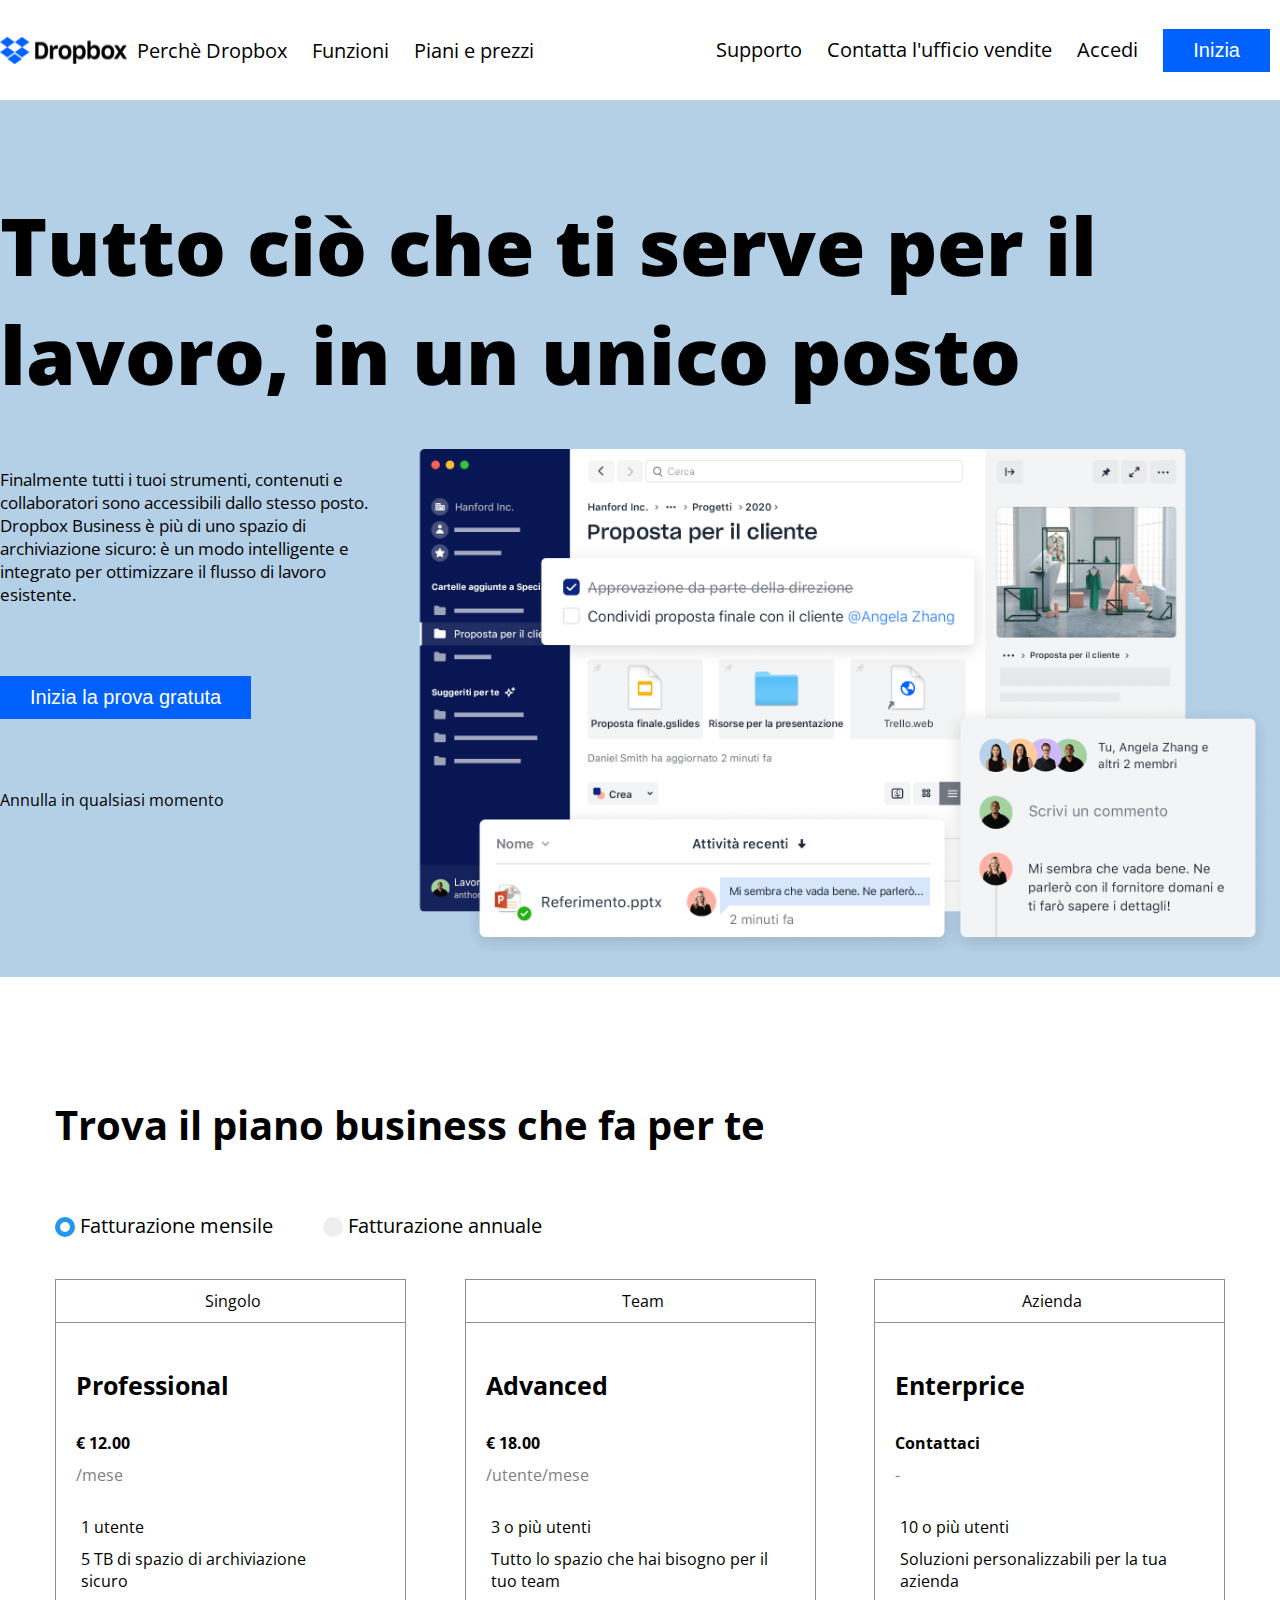
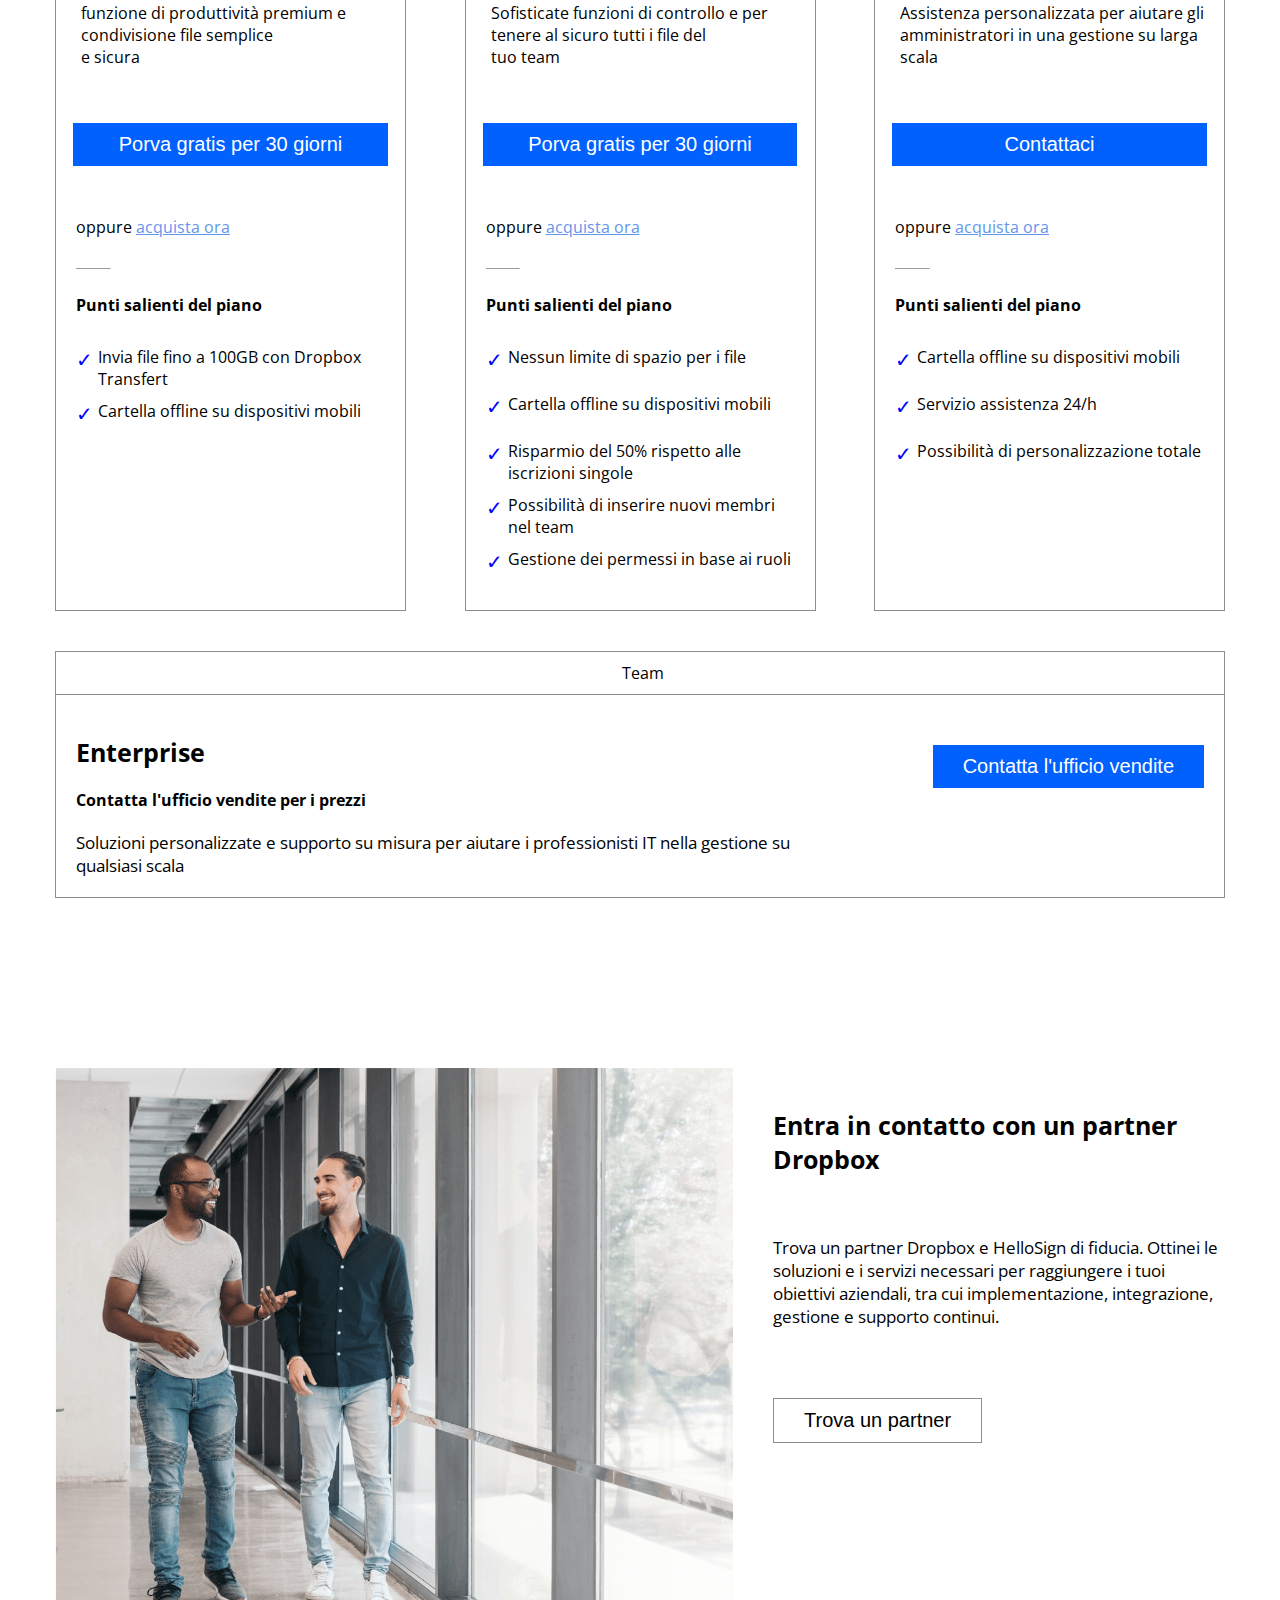
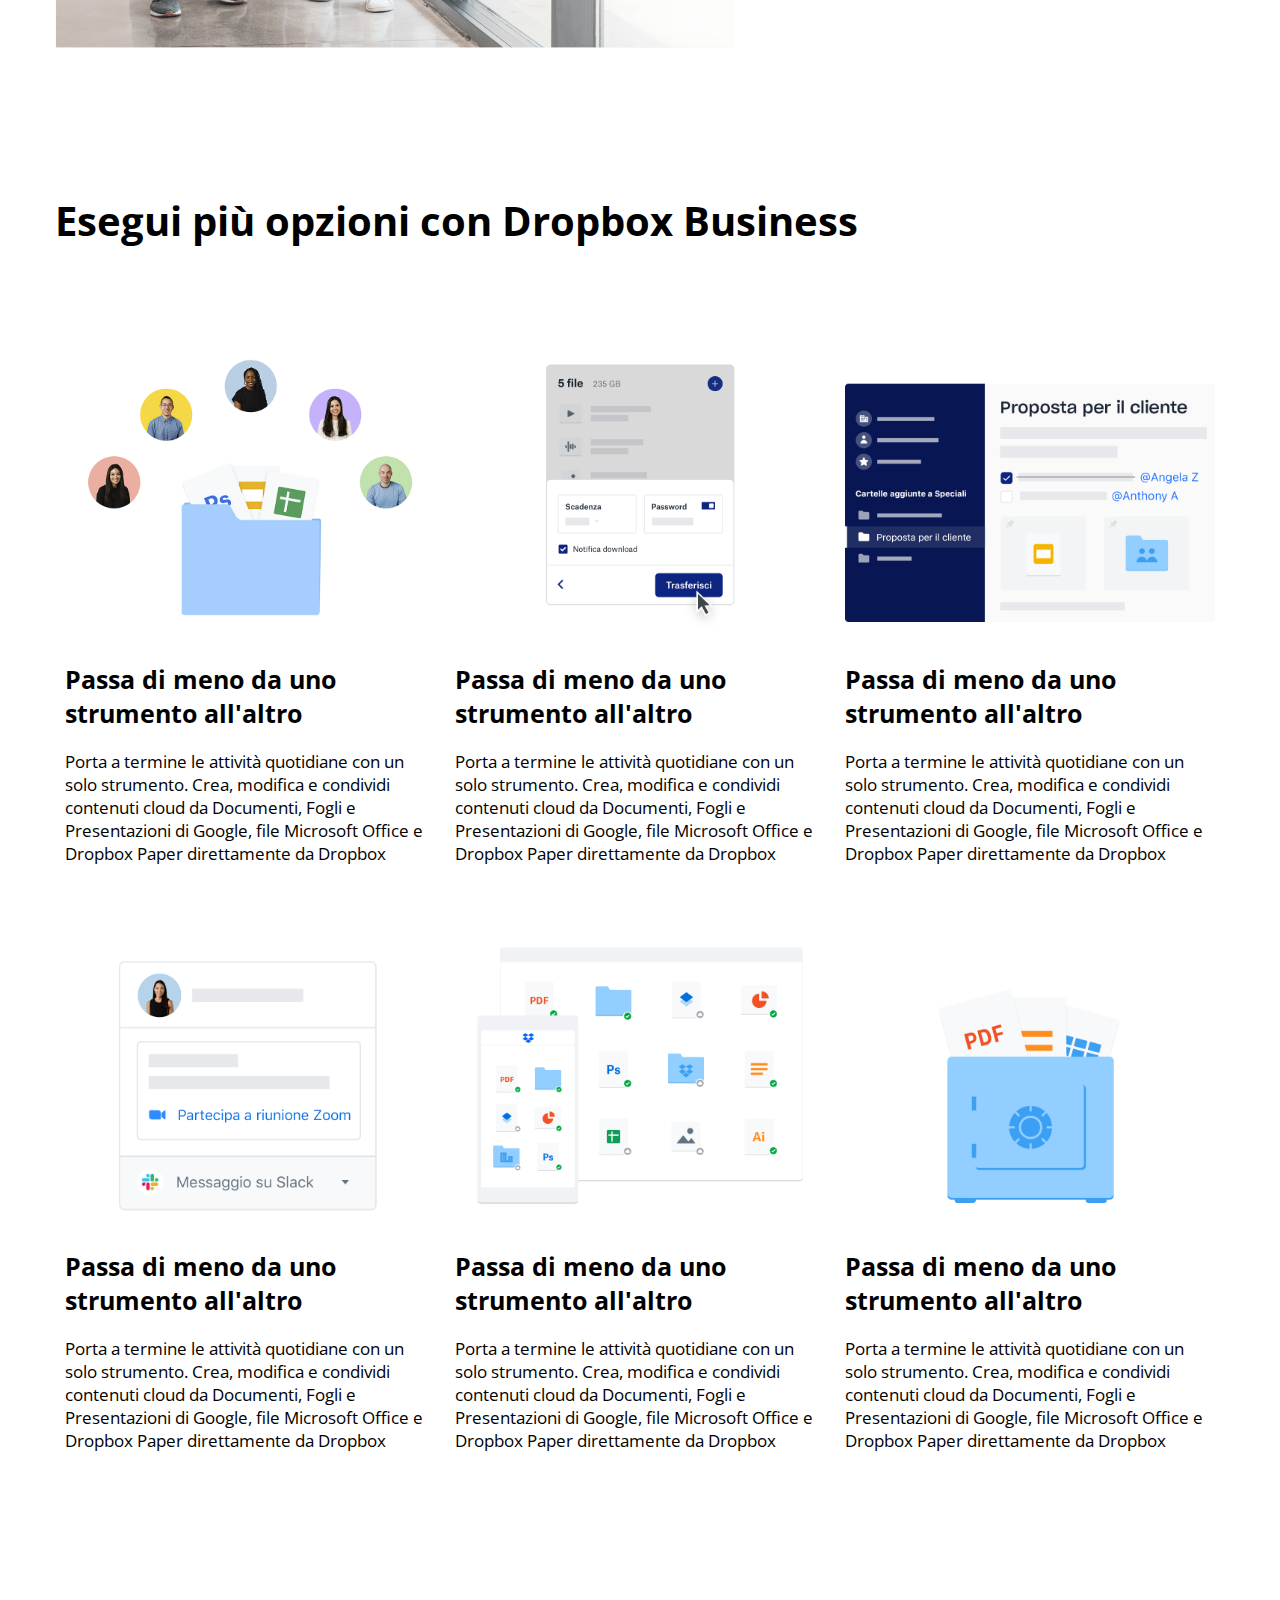
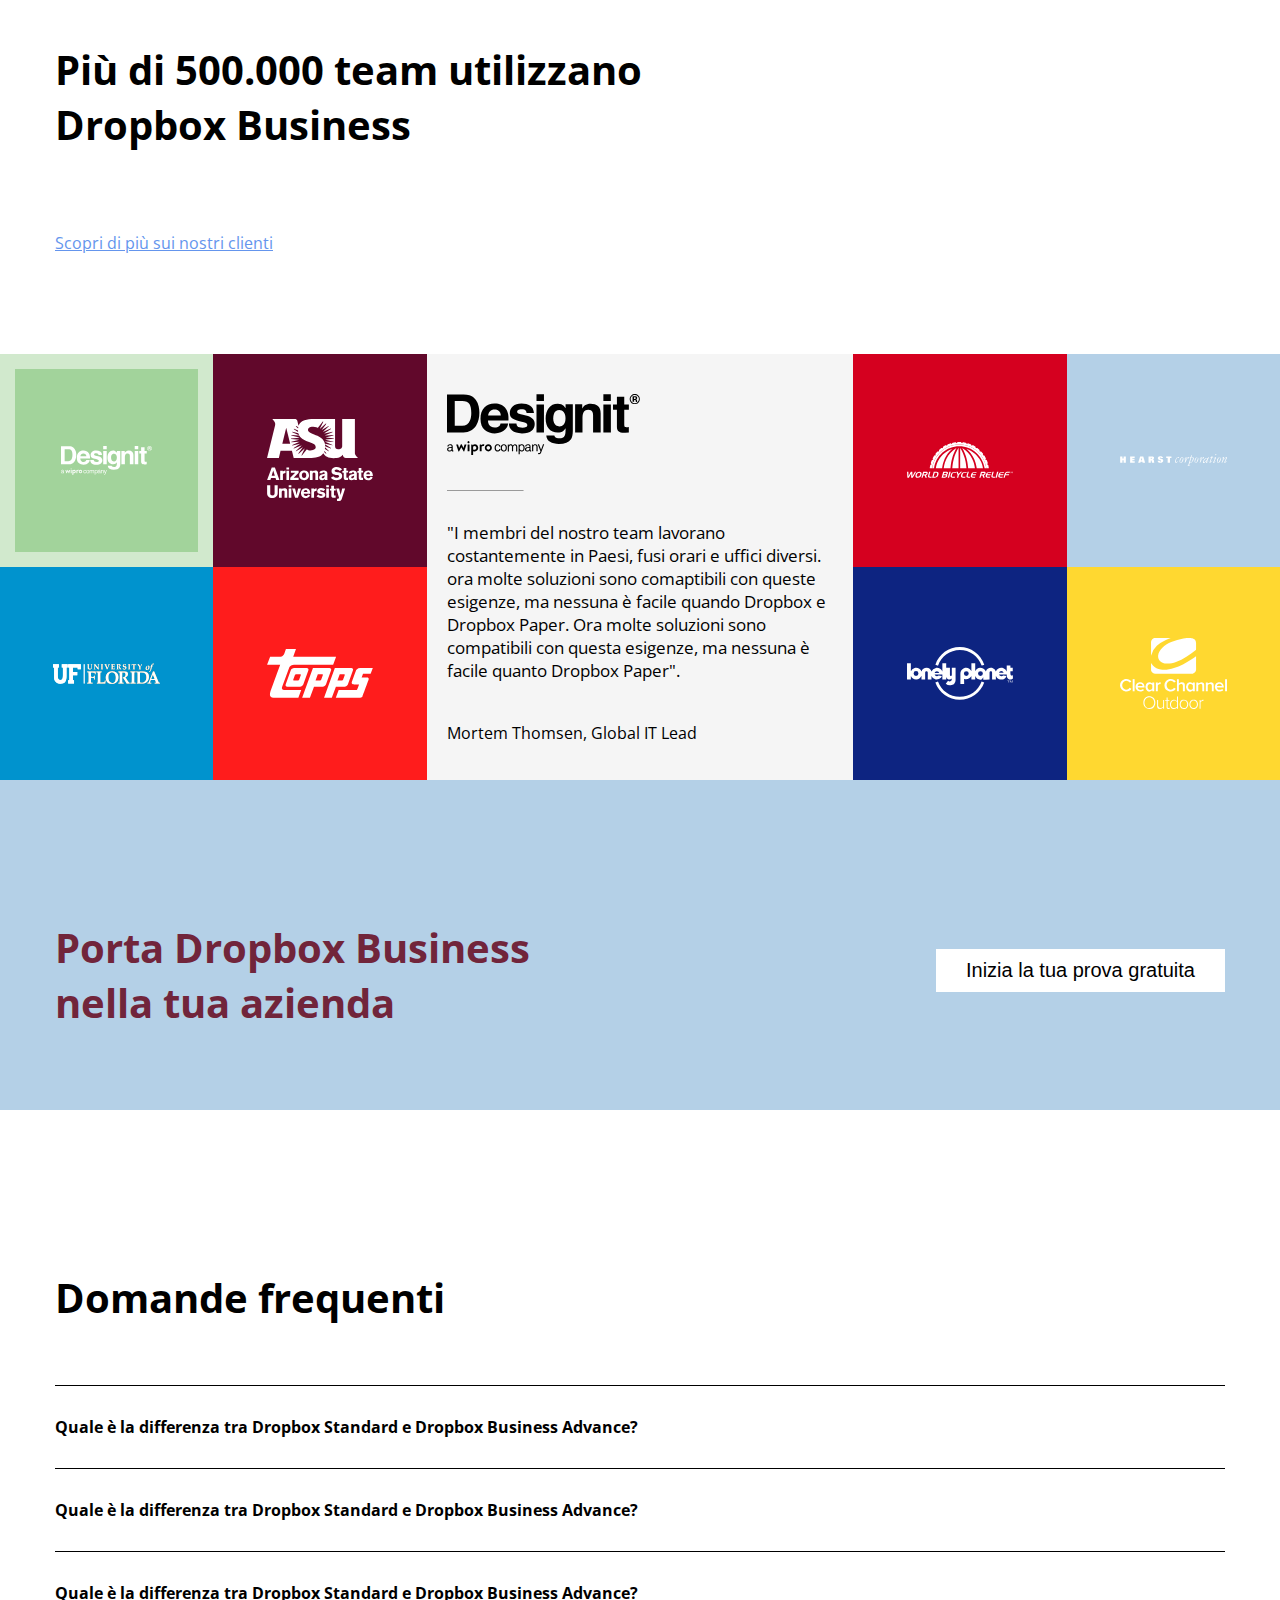
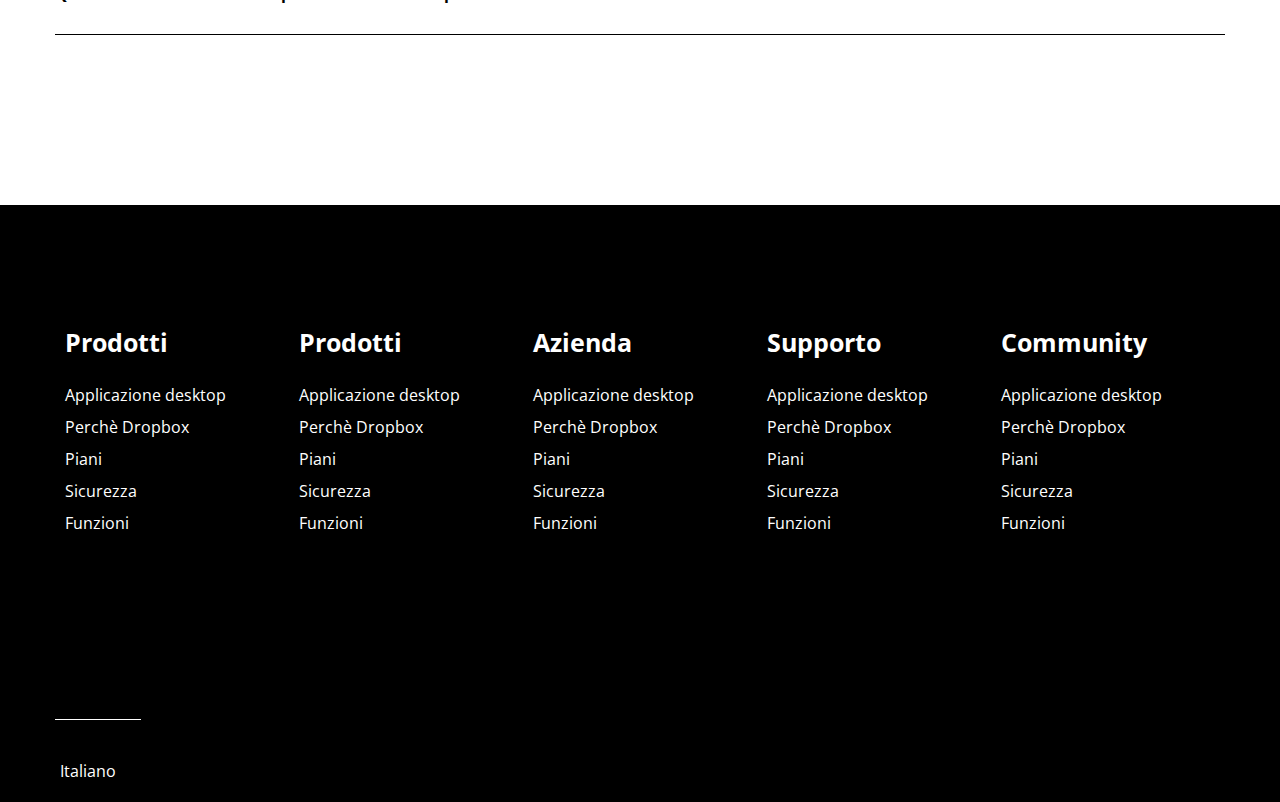
==== commit 433c82a4: "[FIX]corretto problema ereditarietà classi button" ====
--- a/index.html
+++ b/index.html
@@ -17,11 +17,9 @@
             <div class="row">
                 <div class="column-nav">
                     <!-- MENU DI SINISTRA -->
-                    <div class="content">
+                    <div class="content flex">
+                        <img src="./img/logo-small.png" alt="logo">
                         <ul class="nav">
-                            <li> 
-                                <img src="./img/logo-small.png" alt="logo">
-                            </li>
                             <li> 
                                 <a href="">Perchè Dropbox</a> 
                             </li>
--- a/css/style.css
+++ b/css/style.css
@@ -120,6 +120,12 @@
 /* FINE CLASSI STILE BOX-MODEL */
 
 /* CLASSI STILE BUTTON*/
+button{
+    background-color: rgba(0,97,255,255);
+    border: none; 
+    color: white;
+}
+
 .white-button{
     background-color: white;
     color: black;
@@ -127,12 +133,10 @@
 
 .style-button{
     font-size: 20px;
-    padding: 10px 20px;
+    padding: 10px 30px;
     margin: 30px 0;
-    background-color: rgba(0,97,255,255);
-    color: white;
-    border: none; 
-}
+}
+
 /* FINE CLASSI STILE BUTTON */
 
 .img-dimension{
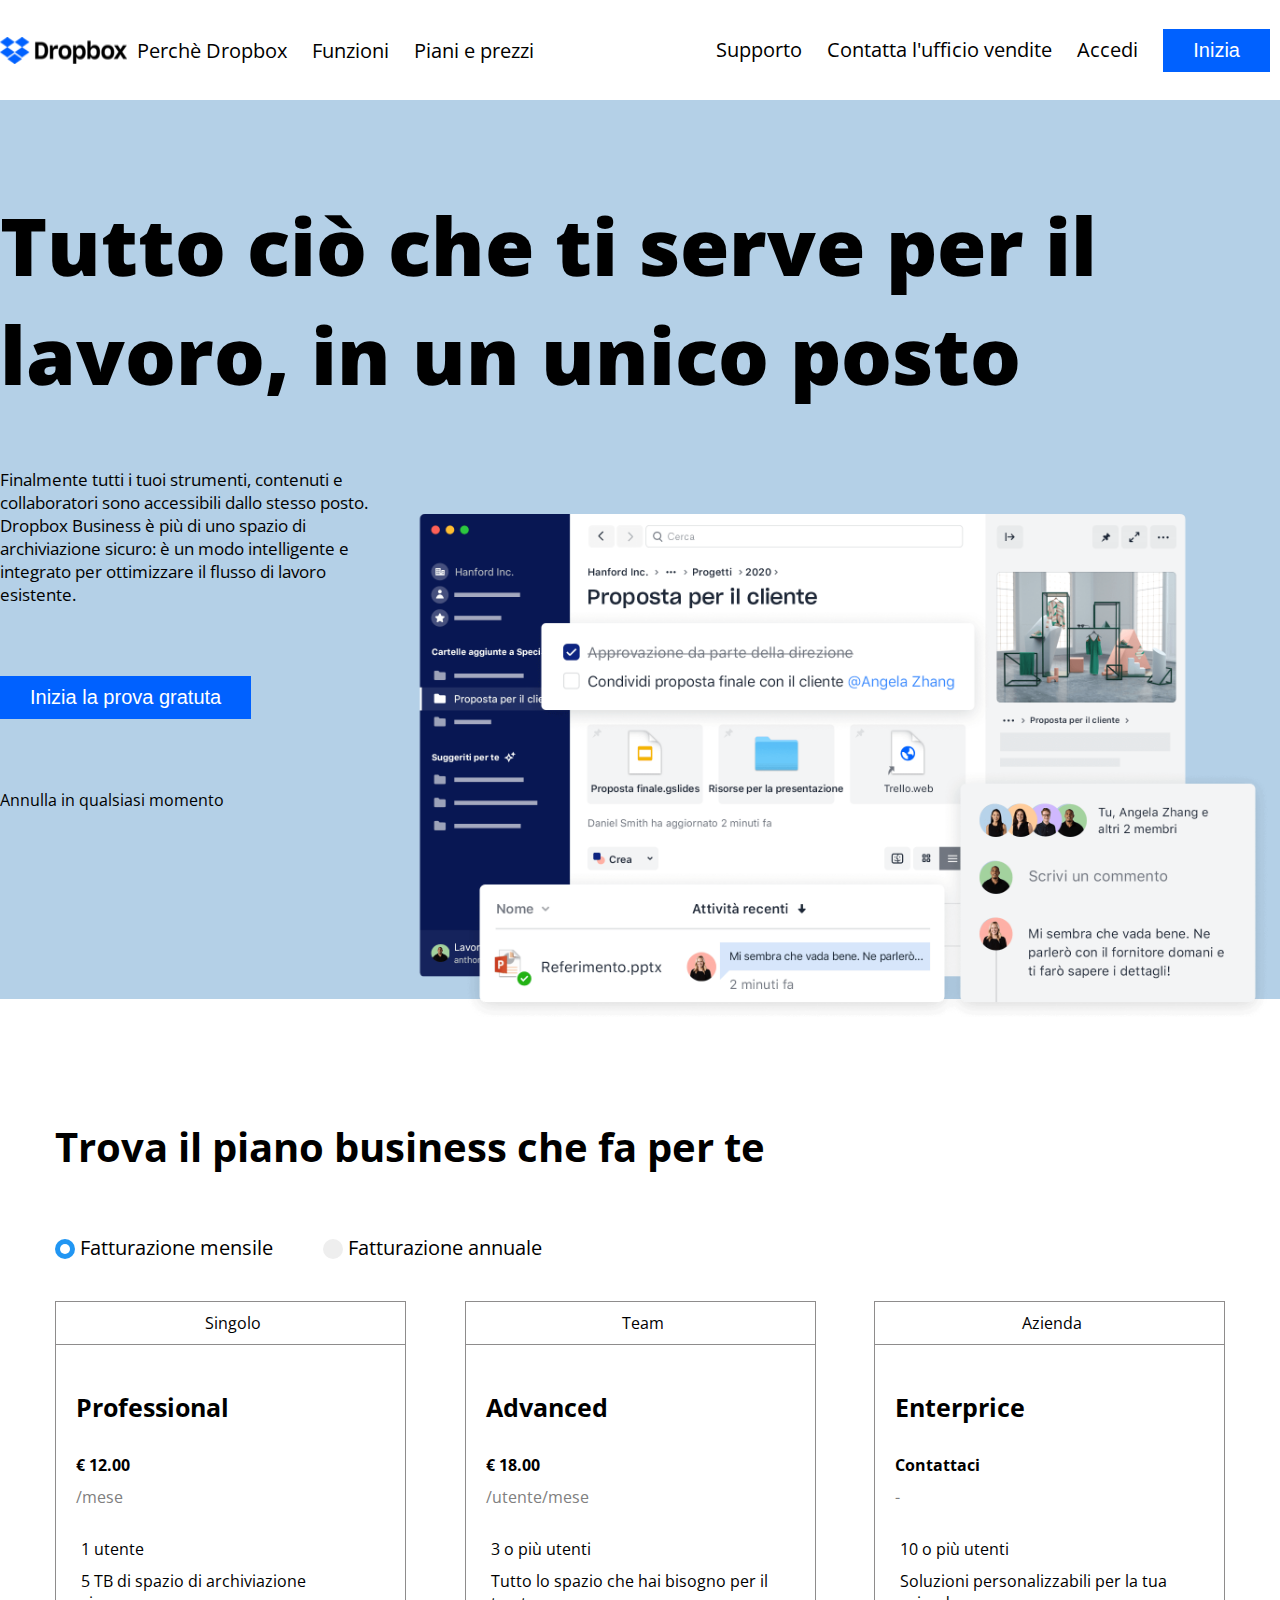
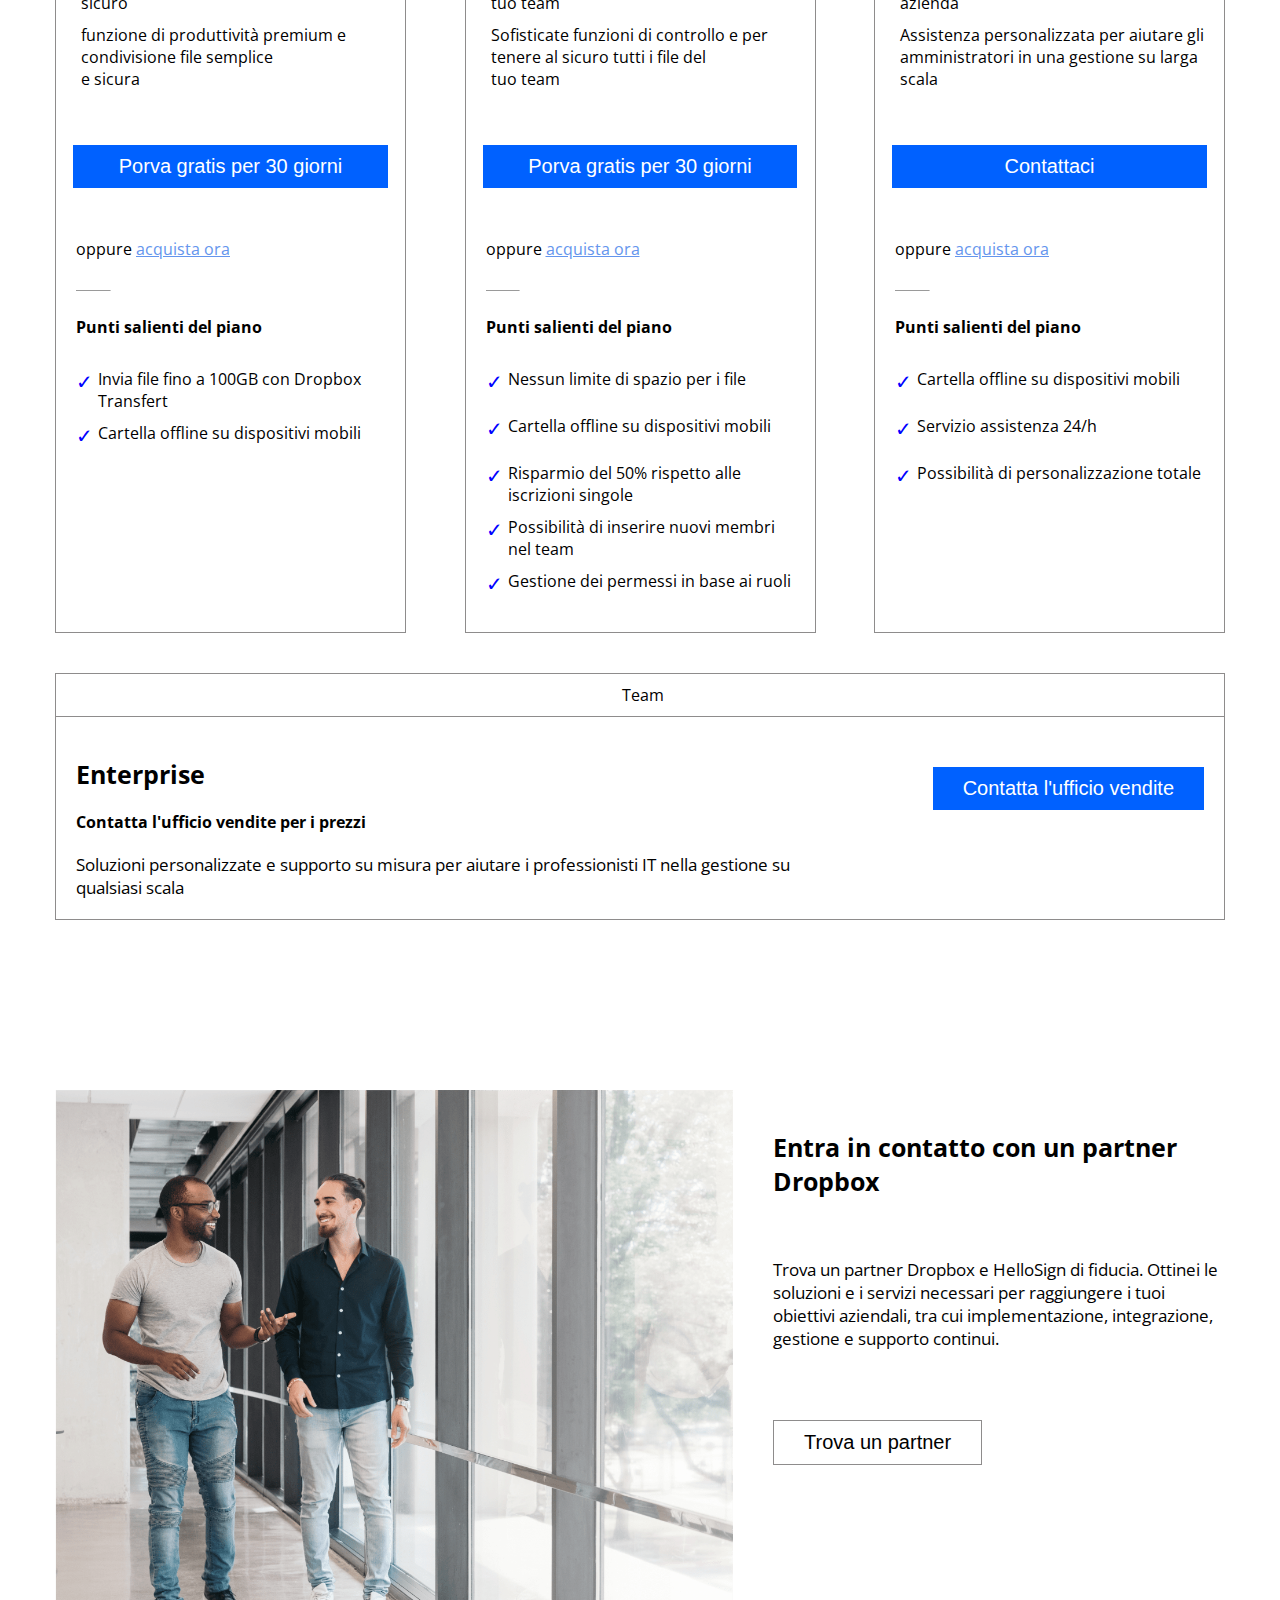
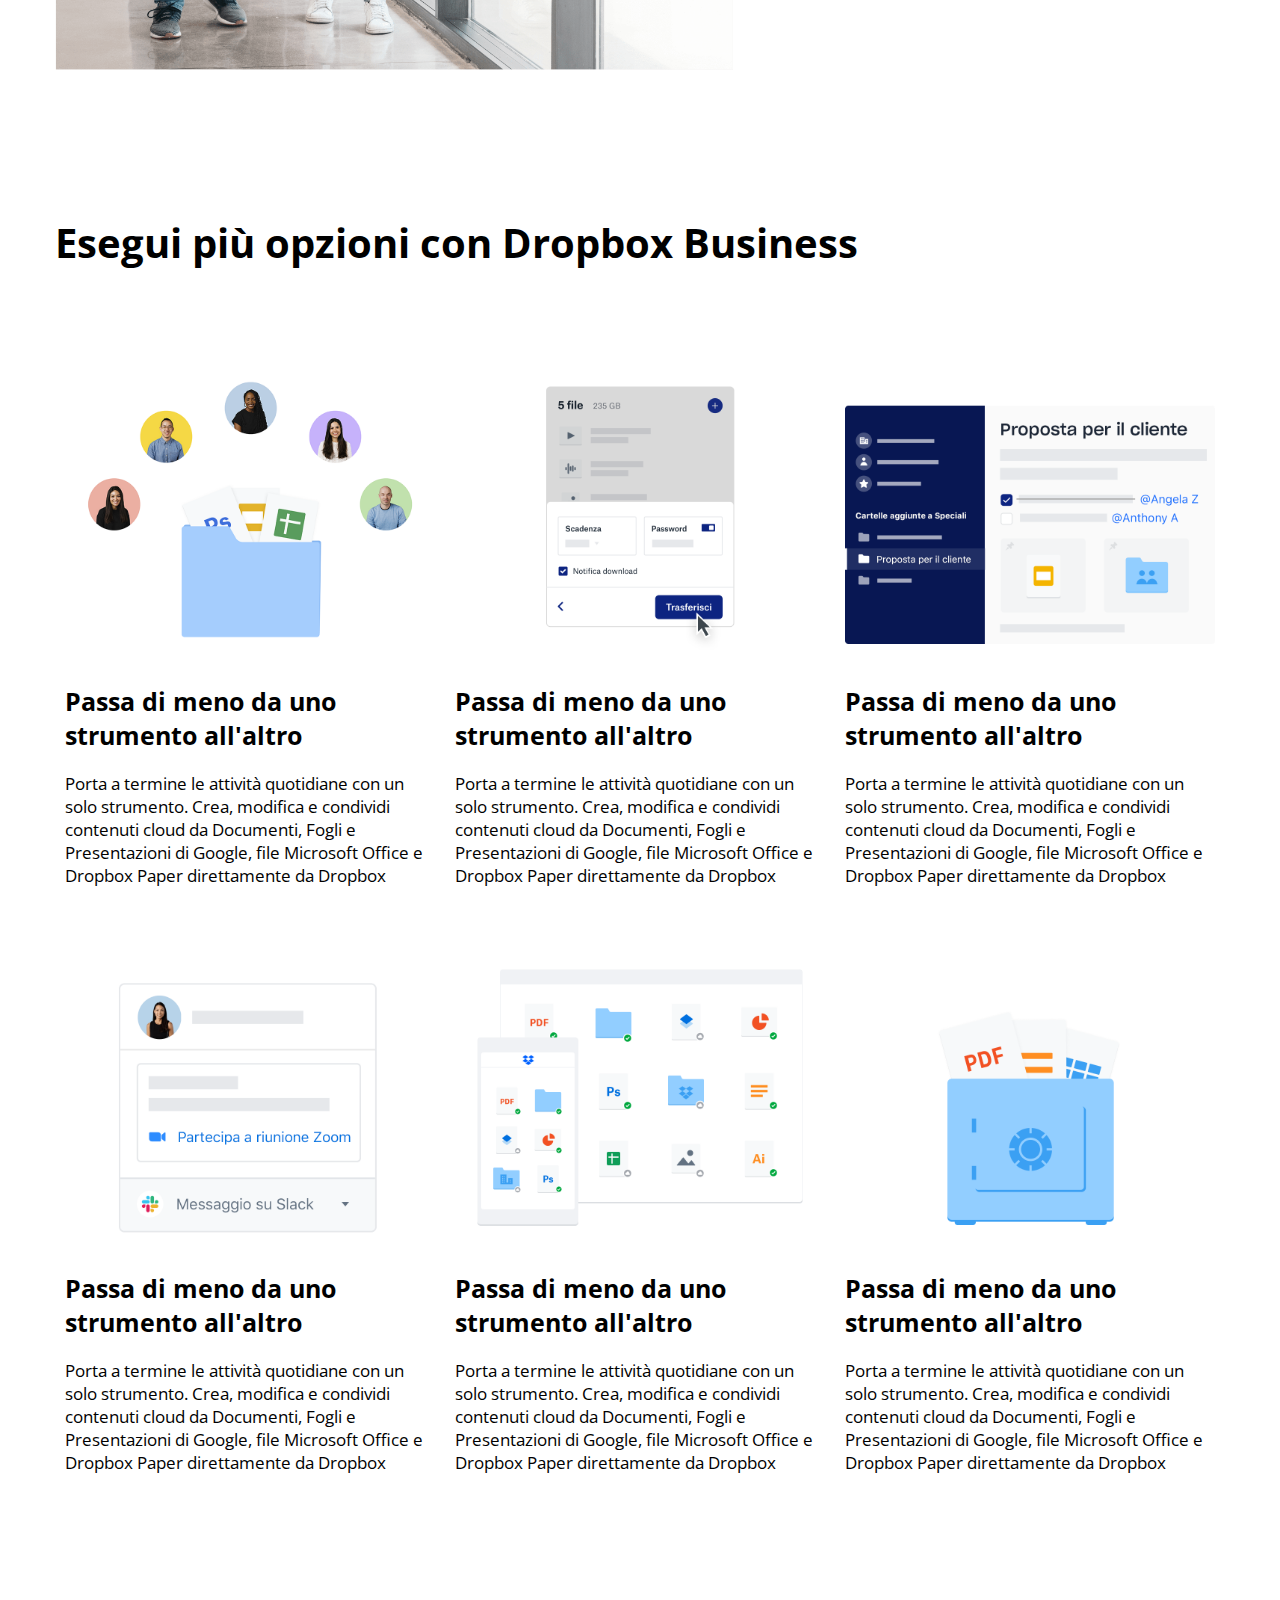
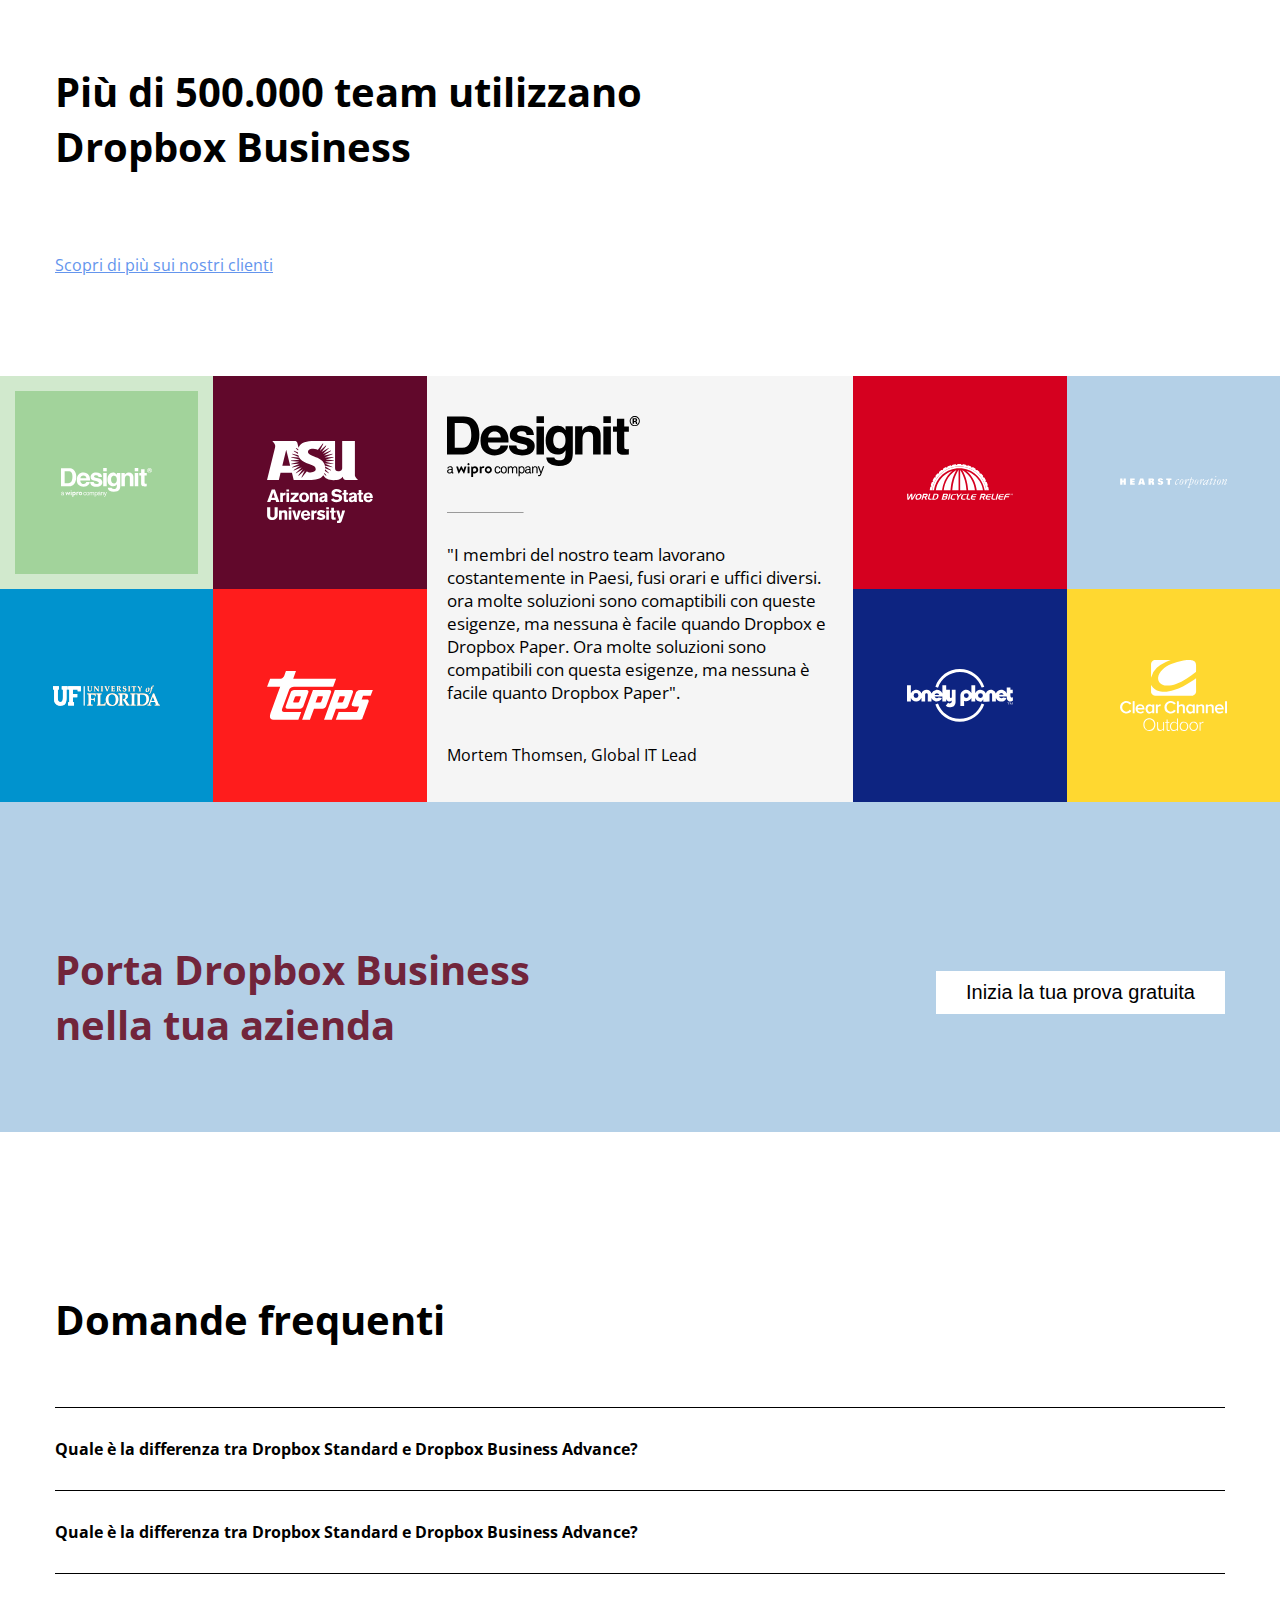
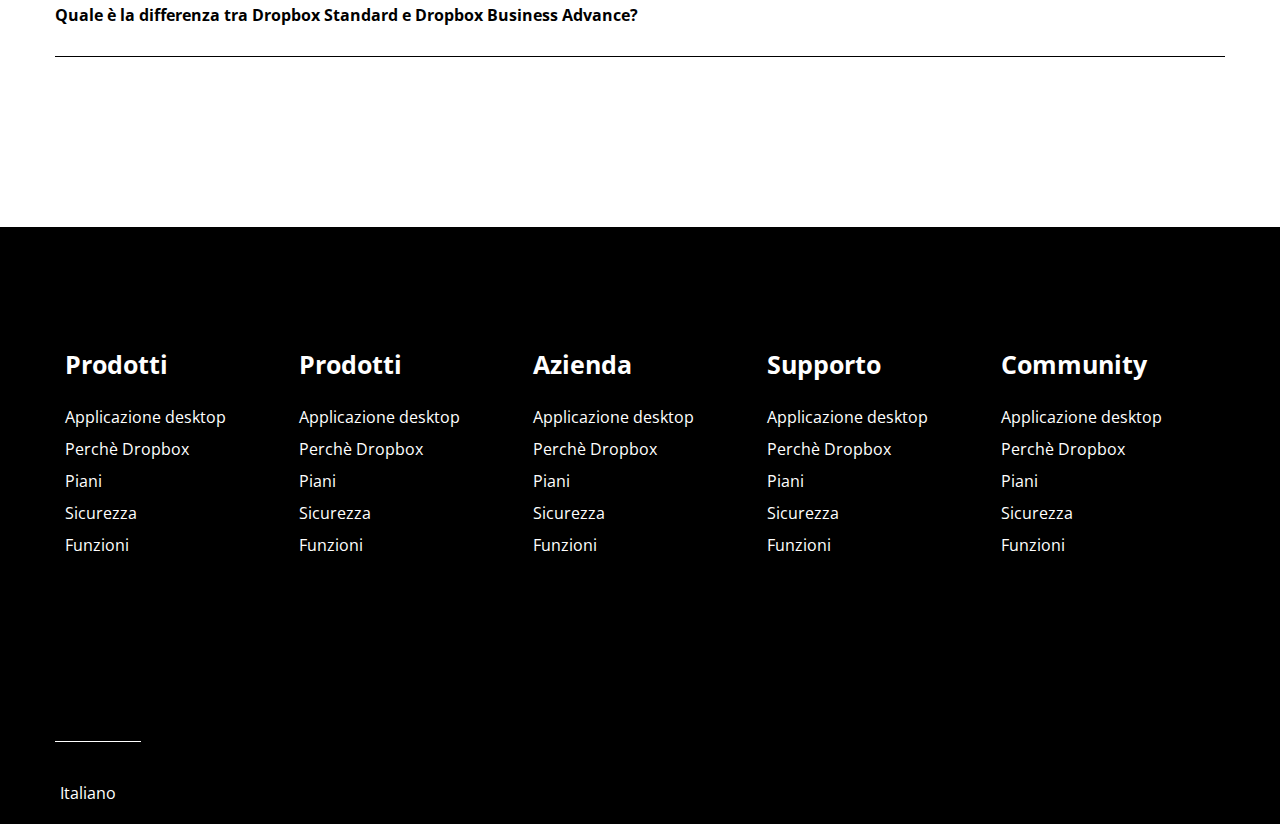
==== commit f5be5e67: "[FEAT]aggiunto link icona freccia" ====
--- a/index.html
+++ b/index.html
@@ -85,13 +85,13 @@
                                             </li>
                                         </ul>   
                                         <div id="arrow">
-                                            <i class="fa-sharp fa-solid fa-arrow-down"></i>
+                                           <a href="#price-tag"> <i class="fa-sharp fa-solid fa-arrow-down"></i> </a>
                                         </div>  
                                     </div>
                                 </div>
                                 <!-- COLONNA CON IMMAGINE SPOSTATA -->
-                                <div class="column-70"> 
-                                    <div class="content position-relative">
+                                <div class="column-70 position-relative"> 
+                                    <div class="img-position">
                                         <img class="img-dimension position" src="./img/jumbo.png" alt="">
                                     </div>
                                 </div>
@@ -125,7 +125,7 @@
                     <div class="column-100">
                         <div class="row" id="olny-space-between">
                             <!-- PRIMA COLONNA PREZZI -->
-                            <div class="column-30 border">
+                            <div class="column-30 border" id="price-tag">
                                 <div >
                                     <div  class="user">
                                         <div> <i class="fa-solid fa-user"></i> Singolo</div>
--- a/css/style.css
+++ b/css/style.css
@@ -8,6 +8,9 @@
     font-family: 'Open Sans', sans-serif;
 }
 
+html{
+    scroll-behavior: smooth;
+}
 
 /*  CLASSI UTILITIES */
 /* CLASSI CONTENITORI */
@@ -185,13 +188,18 @@
 
 #arrow{
     font-size: 50px;
-    margin-top: 30px;
+    padding-top: 80px;
 }
 
 h1{
     margin-top:90px;
     font-weight: 800;
     font-size: 80px;
+}
+
+.img-position{
+    position: absolute;
+    top:85px
 }
 /* FINE CLASSI PRIMA SEZIONE */
 
@@ -283,6 +291,7 @@
 
 .fa-solid{
     padding-right: 5px;
+    color: black;
 }
 
 .price-list{
